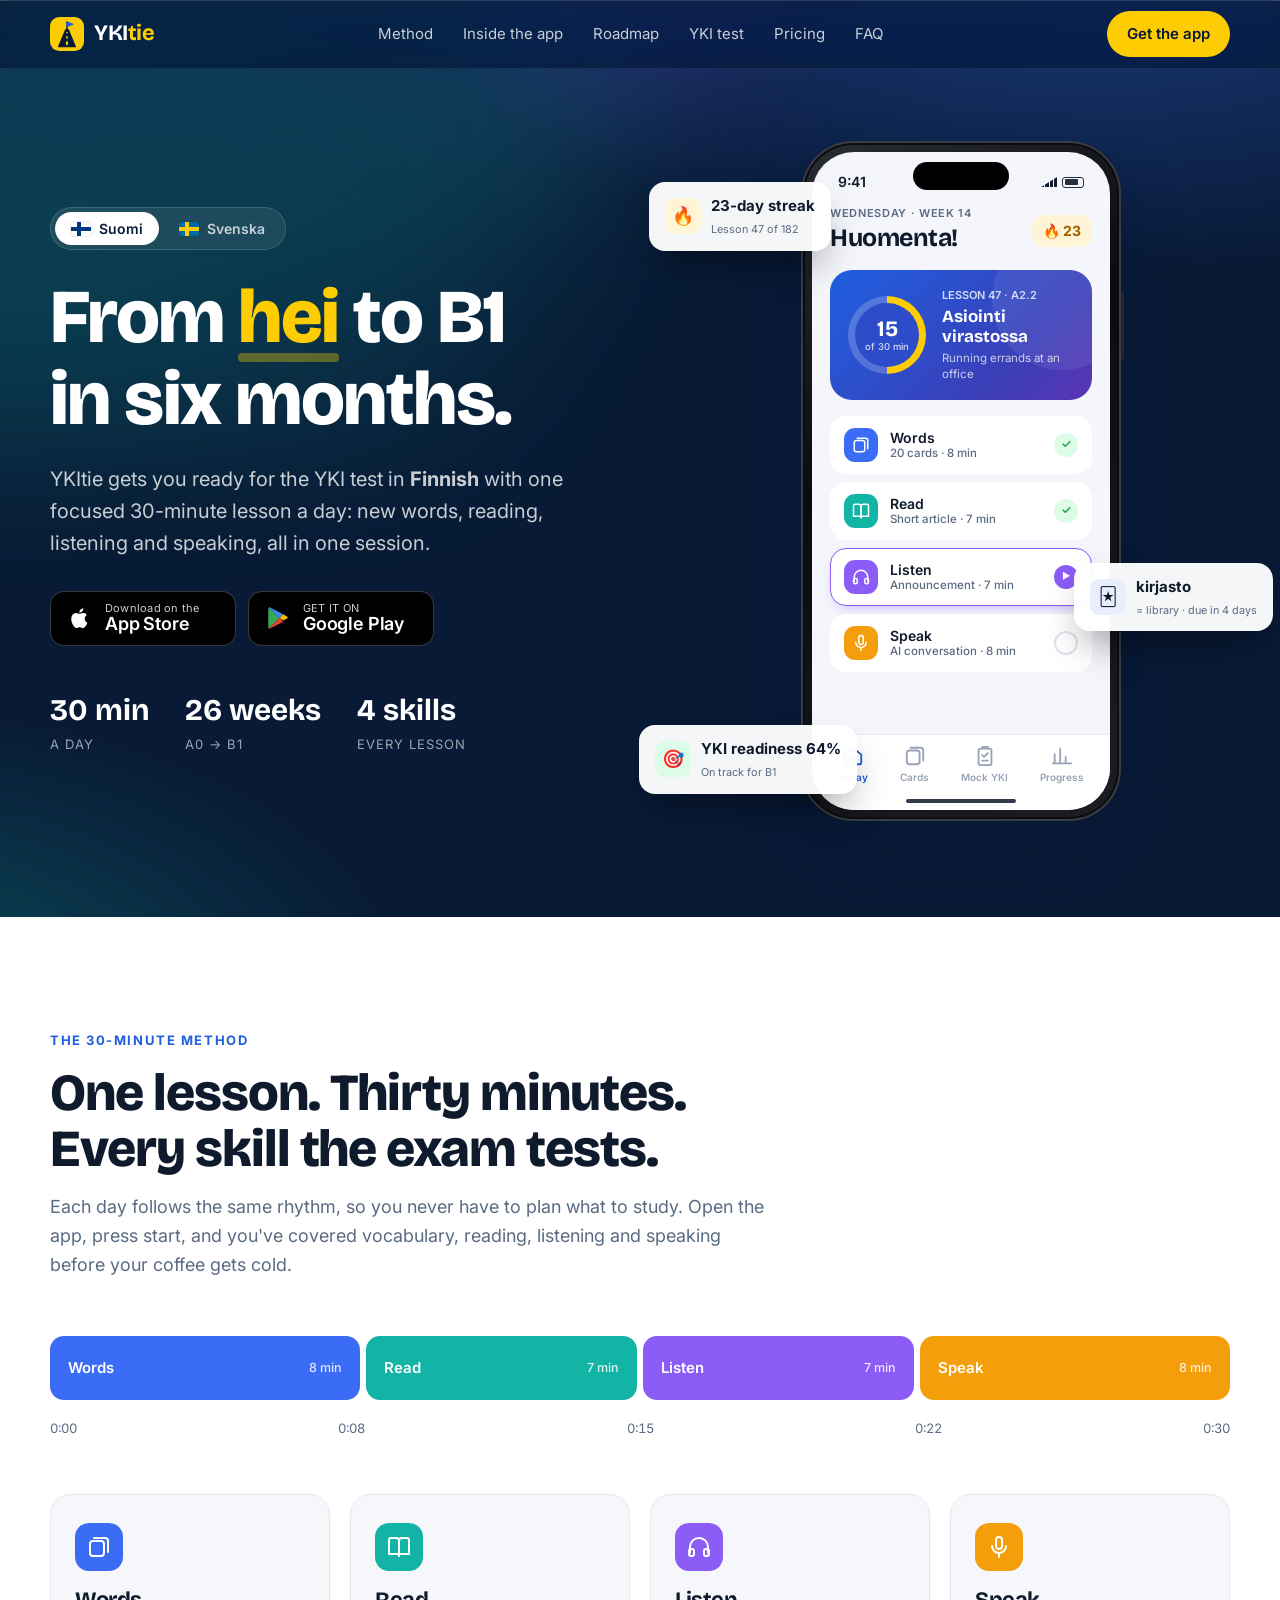
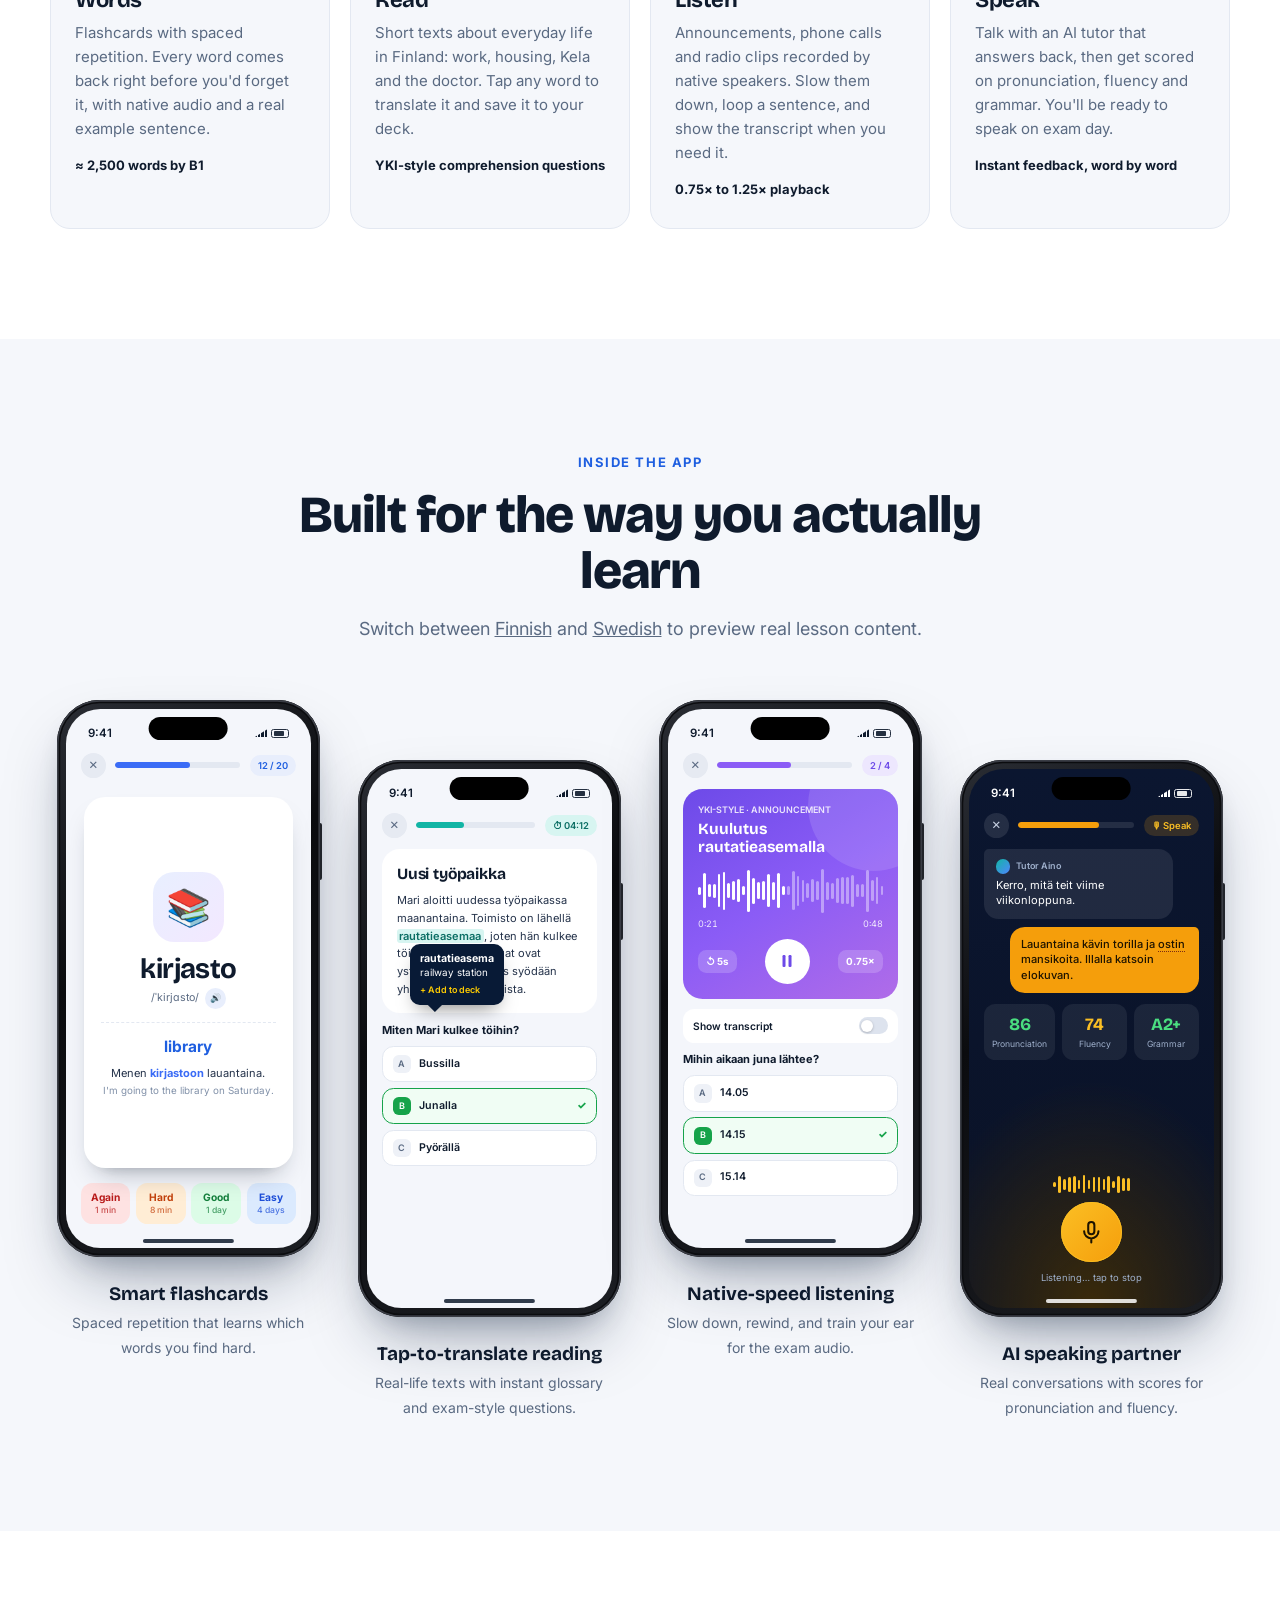
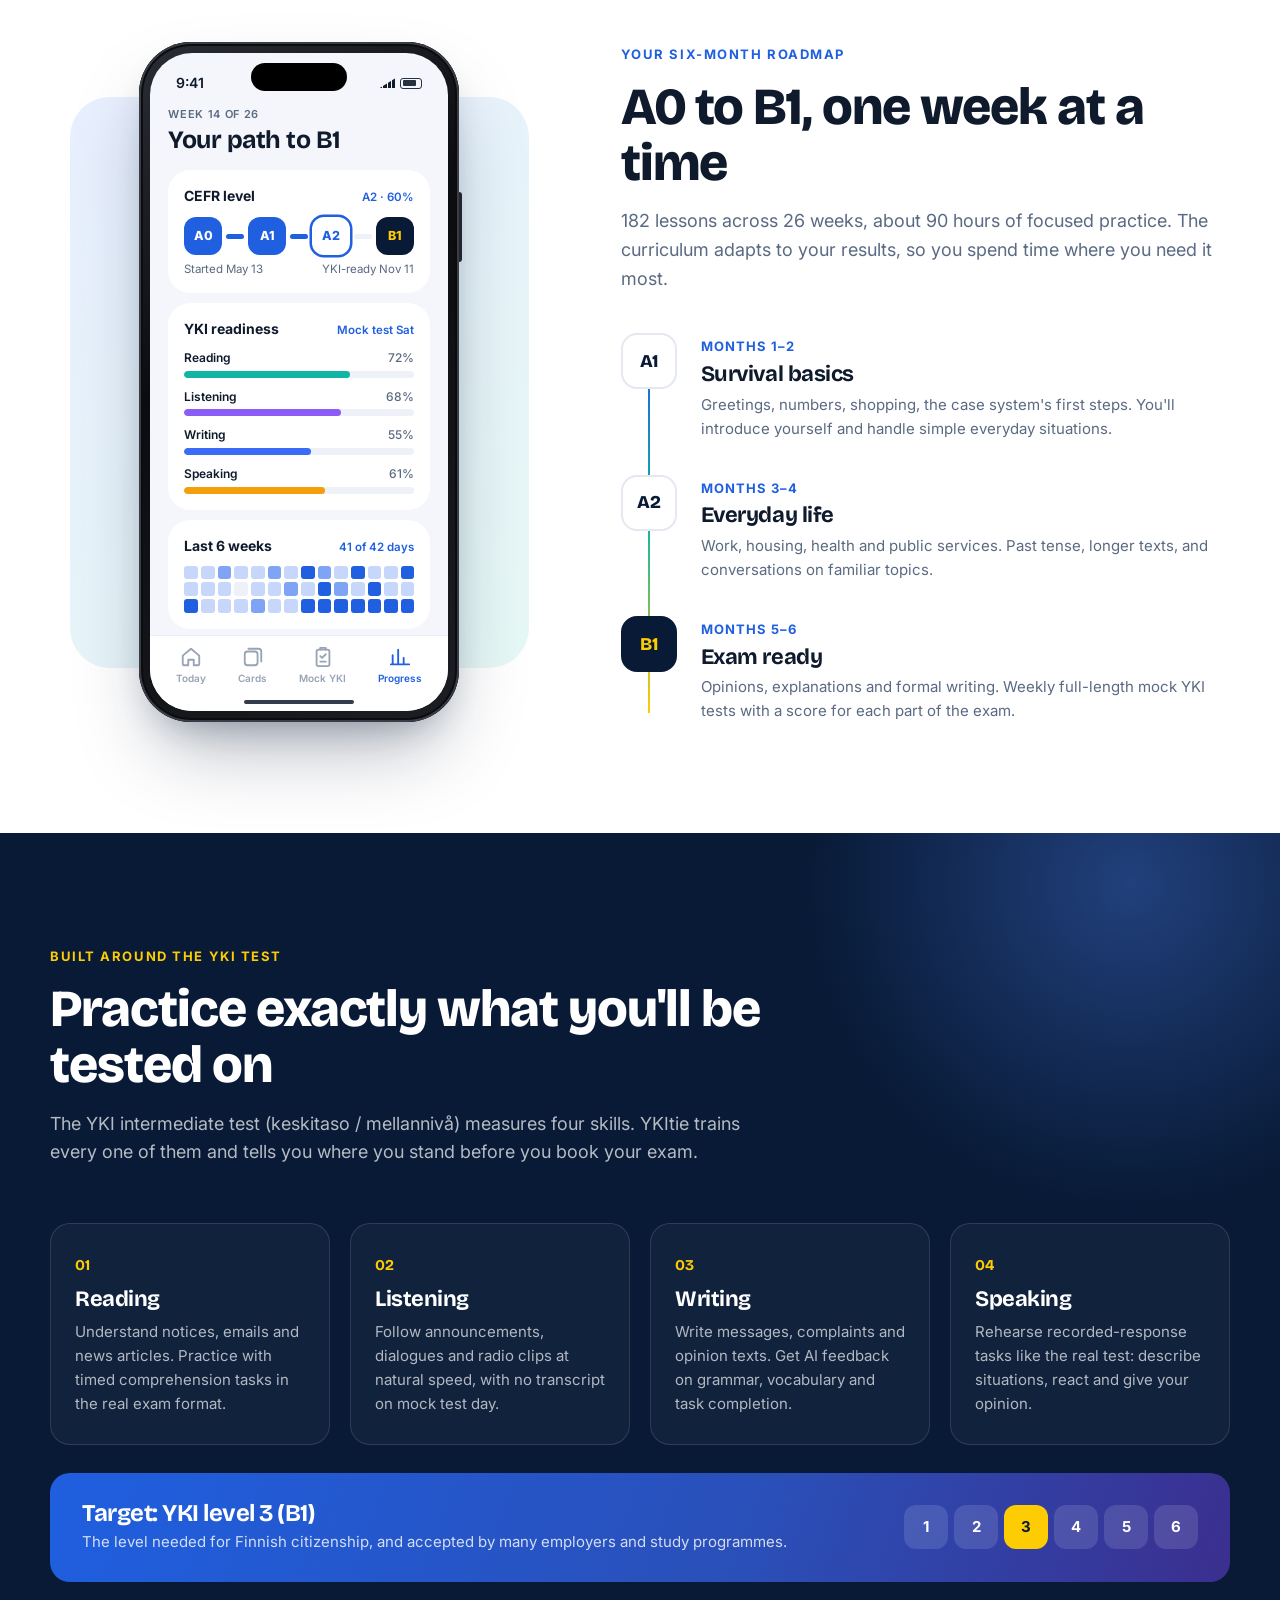
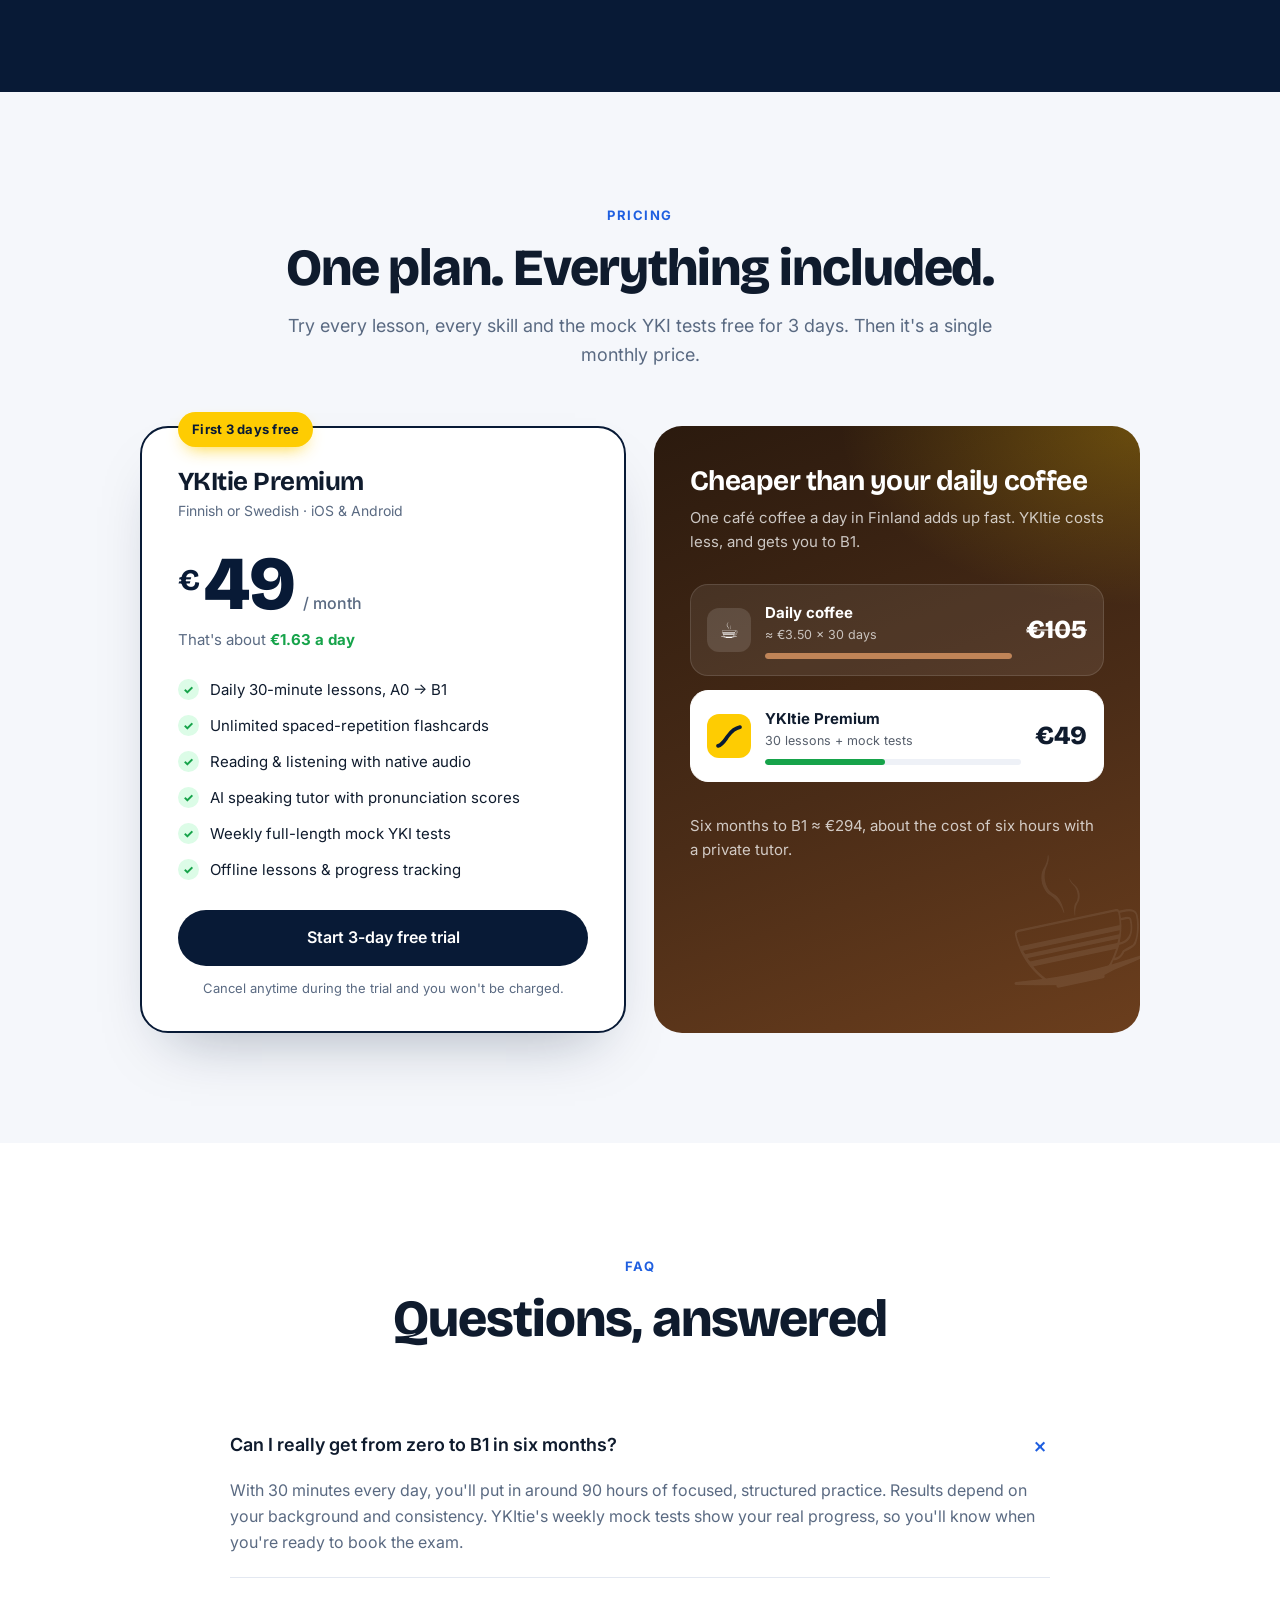
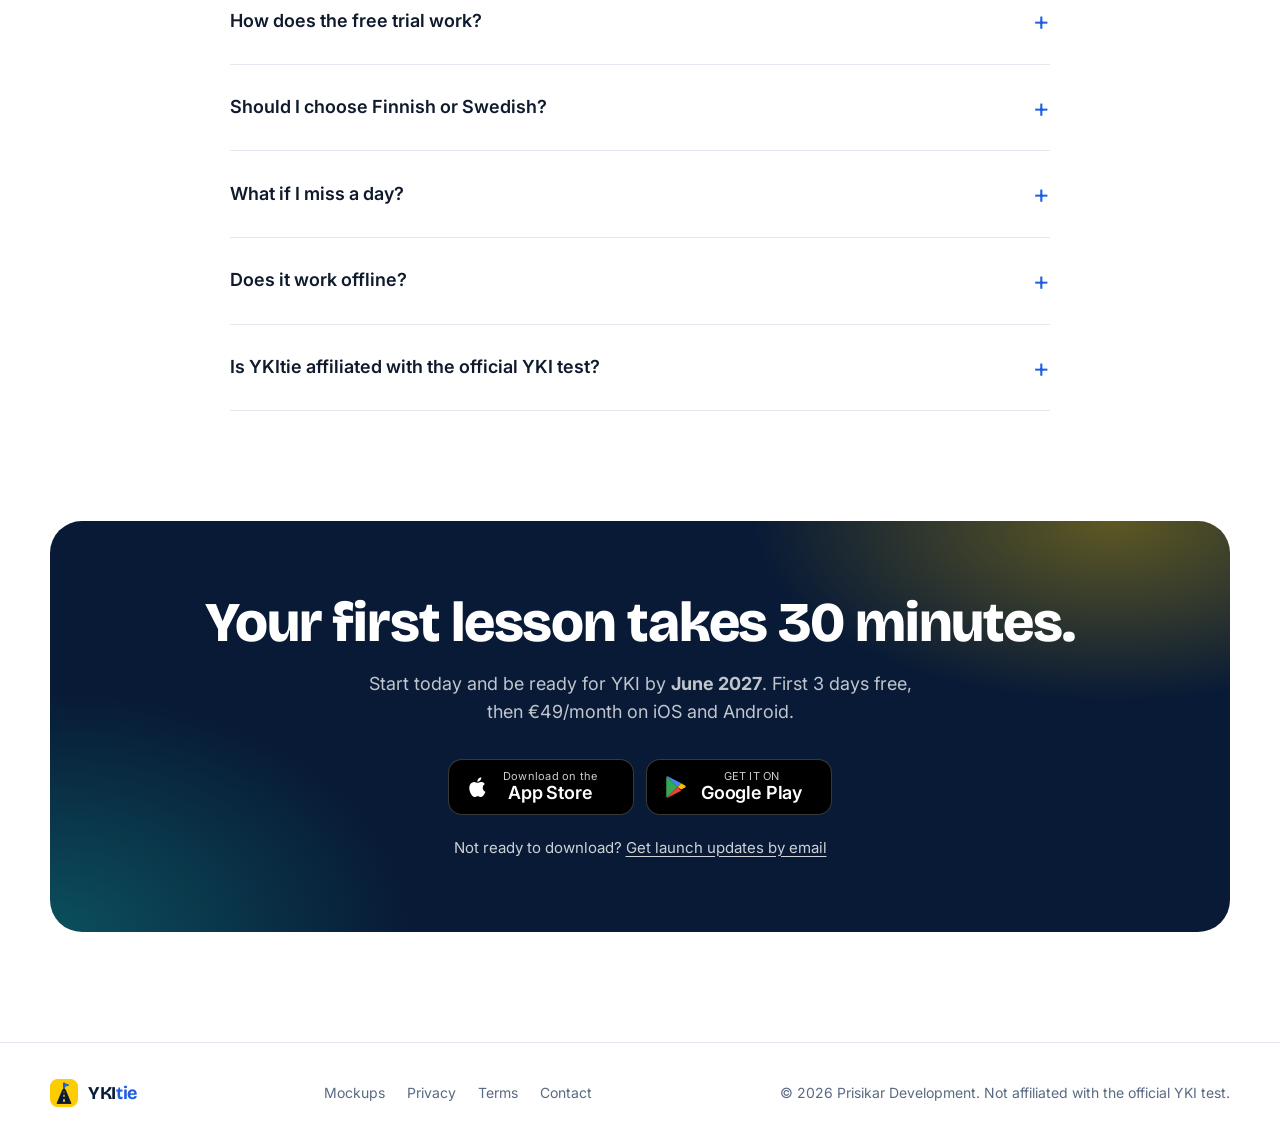
==== index.html @ ee95985e "Logo: straight perspective road to a flag Co-Authored-By: Claude Opus 5.5 <noreply@anthropic.com>" ====
<!doctype html>
<html lang="en">
<head>
  <meta charset="utf-8">
  <meta name="viewport" content="width=device-width, initial-scale=1">
  <title>YKItie — Pass the YKI test in Finnish or Swedish</title>
  <meta name="description" content="30-minute daily lessons that take you from A0 to B1 in six months. Flashcards, reading, listening and speaking practice built around the Finnish YKI language test.">
  <meta property="og:title" content="YKItie — From hei to B1 in six months">
  <meta property="og:description" content="30 minutes a day. Words, reading, listening and speaking. Built for the YKI test.">
  <meta name="theme-color" content="#081a36">
  <link rel="icon" href="assets/favicon.svg" type="image/svg+xml">
  <link rel="preconnect" href="https://fonts.googleapis.com">
  <link rel="preconnect" href="https://fonts.gstatic.com" crossorigin>
  <link href="https://fonts.googleapis.com/css2?family=Bricolage+Grotesque:opsz,wght@12..96,600;12..96,700;12..96,800&family=Inter:wght@400;500;600;700&display=swap" rel="stylesheet">
  <link rel="stylesheet" href="assets/styles.css?v=2026111220295">
</head>
<body>

<!-- Icon sprite -->
<svg width="0" height="0" style="position:absolute" aria-hidden="true">
  <defs>
    <symbol id="i-words" viewBox="0 0 24 24" fill="none" stroke="currentColor" stroke-width="2" stroke-linecap="round" stroke-linejoin="round"><rect x="3" y="6" width="14" height="15" rx="3"/><path d="M7 3h11a3 3 0 0 1 3 3v11"/></symbol>
    <symbol id="i-read" viewBox="0 0 24 24" fill="none" stroke="currentColor" stroke-width="2" stroke-linecap="round" stroke-linejoin="round"><path d="M2 5a2 2 0 0 1 2-2h5a3 3 0 0 1 3 3v15a2 2 0 0 0-2-2H2z"/><path d="M22 5a2 2 0 0 0-2-2h-5a3 3 0 0 0-3 3v15a2 2 0 0 1 2-2h8z"/></symbol>
    <symbol id="i-listen" viewBox="0 0 24 24" fill="none" stroke="currentColor" stroke-width="2" stroke-linecap="round" stroke-linejoin="round"><path d="M3 18v-6a9 9 0 0 1 18 0v6"/><rect x="2" y="14" width="5" height="7" rx="2"/><rect x="17" y="14" width="5" height="7" rx="2"/></symbol>
    <symbol id="i-speak" viewBox="0 0 24 24" fill="none" stroke="currentColor" stroke-width="2" stroke-linecap="round" stroke-linejoin="round"><rect x="9" y="2" width="6" height="12" rx="3"/><path d="M5 11a7 7 0 0 0 14 0M12 18v4"/></symbol>
    <symbol id="i-home" viewBox="0 0 24 24" fill="none" stroke="currentColor" stroke-width="2" stroke-linecap="round" stroke-linejoin="round"><path d="M3 10.5 12 3l9 7.5V20a1 1 0 0 1-1 1h-5v-6H9v6H4a1 1 0 0 1-1-1z"/></symbol>
    <symbol id="i-exam" viewBox="0 0 24 24" fill="none" stroke="currentColor" stroke-width="2" stroke-linecap="round" stroke-linejoin="round"><rect x="5" y="4" width="14" height="18" rx="2"/><path d="M9 4V2h6v2M9 11l2 2 4-4M9 17h6"/></symbol>
    <symbol id="i-chart" viewBox="0 0 24 24" fill="none" stroke="currentColor" stroke-width="2" stroke-linecap="round" stroke-linejoin="round"><path d="M4 20V10M10 20V4M16 20v-7M22 20H2"/></symbol>
    <symbol id="i-play" viewBox="0 0 24 24" fill="currentColor"><path d="M7 4.5v15a1 1 0 0 0 1.5.86l12.5-7.5a1 1 0 0 0 0-1.72L8.5 3.64A1 1 0 0 0 7 4.5z"/></symbol>
    <symbol id="i-pause" viewBox="0 0 24 24" fill="currentColor"><rect x="6" y="4" width="4" height="16" rx="1.5"/><rect x="14" y="4" width="4" height="16" rx="1.5"/></symbol>
    <symbol id="i-apple" viewBox="0 0 24 24" fill="currentColor"><path d="M16.37 12.6c-.02-2.3 1.88-3.4 1.97-3.46-1.07-1.57-2.74-1.78-3.33-1.8-1.42-.15-2.77.83-3.49.83-.72 0-1.83-.81-3.01-.79-1.55.02-2.98.9-3.78 2.29-1.61 2.8-.41 6.94 1.16 9.21.77 1.11 1.68 2.36 2.88 2.31 1.16-.05 1.59-.75 2.99-.75 1.4 0 1.79.75 3.01.72 1.24-.02 2.03-1.13 2.79-2.25.88-1.29 1.24-2.54 1.26-2.6-.03-.01-2.42-.93-2.45-3.71zM14.08 5.84c.64-.77 1.07-1.85.95-2.92-.92.04-2.03.61-2.69 1.38-.59.68-1.11 1.78-.97 2.83 1.02.08 2.07-.52 2.71-1.29z"/></symbol>
    <symbol id="i-gplay" viewBox="0 0 24 24"><path fill="#34A853" d="M3.6 2.3 13.4 12 3.6 21.7c-.37-.2-.6-.6-.6-1.07V3.37c0-.47.23-.87.6-1.07z"/><path fill="#FBBC04" d="m16.8 8.6 3.5 2c.9.52.9 1.28 0 1.8l-3.5 2L13.4 12z"/><path fill="#4285F4" d="M3.6 2.3c.3-.17.7-.17 1.1.06L16.8 8.6 13.4 12z"/><path fill="#EA4335" d="M13.4 12l3.4 3.4-12.1 6.24c-.4.23-.8.23-1.1.06z"/></symbol>
  </defs>
</svg>

<header class="nav">
  <div class="container">
    <a href="#" class="logo" aria-label="YKItie home">
      <svg class="logo-mark" viewBox="0 0 40 40" aria-hidden="true"><rect width="40" height="40" rx="11" fill="#fecc02"/><path d="M10 35h20l-8.3-20h-3.4z" fill="#081a36" stroke="#081a36" stroke-width="1.2" stroke-linejoin="round"/><rect x="18.8" y="28.5" width="2.4" height="4.5" rx="1" fill="#fecc02"/><rect x="19.1" y="22.3" width="1.8" height="3.4" rx=".8" fill="#fecc02"/><rect x="19.4" y="17.4" width="1.2" height="2.2" rx=".5" fill="#fecc02"/><path d="M20 15V6" stroke="#081a36" stroke-width="1.8" stroke-linecap="round"/><path d="M20 6l7 2.6-7 2.6z" fill="#1f5fe0" stroke="#1f5fe0" stroke-width="1.2" stroke-linejoin="round"/></svg>
      <span class="wordmark">YKI<span class="logo-accent">tie</span></span>
    </a>
    <nav class="nav-links">
      <a href="#method">Method</a>
      <a href="#screens">Inside the app</a>
      <a href="#roadmap">Roadmap</a>
      <a href="#yki">YKI test</a>
      <a href="#pricing">Pricing</a>
      <a href="#faq">FAQ</a>
    </nav>
    <a href="#download" class="btn" data-track="nav-get-app">Get the app</a>
  </div>
</header>

<!-- ============================== HERO ============================== -->
<section class="hero">
  <div class="aurora" aria-hidden="true"></div>
  <div class="container">
    <div class="hero-copy">
      <div class="lang-toggle" role="group" aria-label="Choose language">
        <button type="button" data-lang="fi" aria-pressed="true"><span class="flag fi"></span>Suomi</button>
        <button type="button" data-lang="sv" aria-pressed="false"><span class="flag sv"></span>Svenska</button>
      </div>
      <h1>From <span class="hl" data-t="hello">hei</span> to B1<br>in six months.</h1>
      <p class="lede">YKItie gets you ready for the YKI test in <strong data-t="langName">Finnish</strong> with one focused 30-minute lesson a day: new words, reading, listening and speaking, all in one session.</p>
      <div class="stores">
        <a class="store" href="#" data-store="ios" data-where="hero" aria-label="Download on the App Store (coming soon)">
          <svg><use href="#i-apple"/></svg>
          <span><small>Download on the</small><strong>App Store</strong></span>
        </a>
        <a class="store" href="#" data-store="android" data-where="hero" aria-label="Get it on Google Play (coming soon)">
          <svg><use href="#i-gplay"/></svg>
          <span><small>GET IT ON</small><strong>Google Play</strong></span>
        </a>
      </div>
      <div class="hero-stats">
        <div><strong>30 min</strong><span>a day</span></div>
        <div><strong>26 weeks</strong><span>A0 → B1</span></div>
        <div><strong>4 skills</strong><span>every lesson</span></div>
      </div>
    </div>

    <div class="hero-visual">
      <div class="float f1"><span class="ico" style="background:#fff4d6">🔥</span><div><b>23-day streak</b><small>Lesson 47 of 182</small></div></div>
      <div class="float f2"><span class="ico" style="background:#e8eefc">🃏</span><div><b data-t="floatWord">kirjasto</b><small>= library · due in 4 days</small></div></div>
      <div class="float f3"><span class="ico" style="background:#dcfce7">🎯</span><div><b>YKI readiness 64%</b><small>On track for B1</small></div></div>

      <!-- SCREEN: Today -->
      <div class="phone" data-screen="today">
        <div class="screen">
          <div class="sb"><span>9:41</span><span class="sb-i"><i></i><b></b></span></div>
          <div class="pad">
            <div class="app-top" style="margin-bottom:0">
              <div><p class="p-eyebrow">Wednesday · Week 14</p><p class="app-title" data-t="greet">Huomenta!</p></div>
              <span class="streak">🔥 23</span>
            </div>
            <div class="lesson-card">
              <div class="ring" style="--p:50"><span>15<small>of 30 min</small></span></div>
              <div style="position:relative;z-index:1">
                <p class="tag">LESSON 47 · A2.2</p>
                <h5 data-t="topic">Asiointi virastossa</h5>
                <p class="sub">Running errands at an office</p>
              </div>
            </div>
            <ul class="segs">
              <li class="done"><span class="ic" style="background:var(--c-words)"><svg><use href="#i-words"/></svg></span><div>Words<small>20 cards · 8 min</small></div><span class="st">✓</span></li>
              <li class="done"><span class="ic" style="background:var(--c-read)"><svg><use href="#i-read"/></svg></span><div>Read<small>Short article · 7 min</small></div><span class="st">✓</span></li>
              <li class="now"><span class="ic" style="background:var(--c-listen)"><svg><use href="#i-listen"/></svg></span><div>Listen<small>Announcement · 7 min</small></div><span class="st">▶</span></li>
              <li class="todo"><span class="ic" style="background:var(--c-speak)"><svg><use href="#i-speak"/></svg></span><div>Speak<small>AI conversation · 8 min</small></div><span class="st"></span></li>
            </ul>
          </div>
          <nav class="tabbar">
            <span class="on"><svg><use href="#i-home"/></svg>Today</span>
            <span><svg><use href="#i-words"/></svg>Cards</span>
            <span><svg><use href="#i-exam"/></svg>Mock YKI</span>
            <span><svg><use href="#i-chart"/></svg>Progress</span>
          </nav>
          <span class="home-ind"></span>
        </div>
      </div>
    </div>
  </div>
</section>

<!-- ============================== METHOD ============================== -->
<section id="method">
  <div class="container">
    <div class="section-head reveal">
      <span class="eyebrow-tag">The 30-minute method</span>
      <h2>One lesson. Thirty minutes.<br>Every skill the exam tests.</h2>
      <p>Each day follows the same rhythm, so you never have to plan what to study. Open the app, press start, and you've covered vocabulary, reading, listening and speaking before your coffee gets cold.</p>
    </div>

    <div class="lesson-bar reveal" aria-label="Lesson timeline">
      <div class="words">Words <small>8 min</small></div>
      <div class="read">Read <small>7 min</small></div>
      <div class="listen">Listen <small>7 min</small></div>
      <div class="speak">Speak <small>8 min</small></div>
    </div>
    <div class="lesson-scale reveal"><span>0:00</span><span>0:08</span><span>0:15</span><span>0:22</span><span>0:30</span></div>

    <div class="skills">
      <article class="skill reveal">
        <div class="icon" style="background:var(--c-words)"><svg><use href="#i-words"/></svg></div>
        <h3>Words</h3>
        <p>Flashcards with spaced repetition. Every word comes back right before you'd forget it, with native audio and a real example sentence.</p>
        <span class="min">≈ 2,500 words by B1</span>
      </article>
      <article class="skill reveal">
        <div class="icon" style="background:var(--c-read)"><svg><use href="#i-read"/></svg></div>
        <h3>Read</h3>
        <p>Short texts about everyday life in Finland: work, housing, Kela and the doctor. Tap any word to translate it and save it to your deck.</p>
        <span class="min">YKI-style comprehension questions</span>
      </article>
      <article class="skill reveal">
        <div class="icon" style="background:var(--c-listen)"><svg><use href="#i-listen"/></svg></div>
        <h3>Listen</h3>
        <p>Announcements, phone calls and radio clips recorded by native speakers. Slow them down, loop a sentence, and show the transcript when you need it.</p>
        <span class="min">0.75× to 1.25× playback</span>
      </article>
      <article class="skill reveal">
        <div class="icon" style="background:var(--c-speak)"><svg><use href="#i-speak"/></svg></div>
        <h3>Speak</h3>
        <p>Talk with an AI tutor that answers back, then get scored on pronunciation, fluency and grammar. You'll be ready to speak on exam day.</p>
        <span class="min">Instant feedback, word by word</span>
      </article>
    </div>
  </div>
</section>

<!-- ============================== SCREENS ============================== -->
<section class="screens" id="screens">
  <div class="container">
    <div class="section-head center reveal">
      <span class="eyebrow-tag">Inside the app</span>
      <h2>Built for the way you actually learn</h2>
      <p>Switch between <a href="#" class="js-lang" data-lang="fi"><u>Finnish</u></a> and <a href="#" class="js-lang" data-lang="sv"><u>Swedish</u></a> to preview real lesson content.</p>
    </div>

    <div class="gallery">
      <!-- SCREEN: Flashcards -->
      <figure class="reveal">
        <div class="phone sm" data-screen="words">
          <div class="screen">
            <div class="sb"><span>9:41</span><span class="sb-i"><i></i><b></b></span></div>
            <div class="pad">
              <div class="app-top">
                <span class="x">✕</span>
                <div class="mini-progress"><span style="width:60%;background:var(--c-words)"></span></div>
                <span class="chip">12 / 20</span>
              </div>
              <div class="card-stack">
                <div class="ghost g1"></div><div class="ghost g2"></div>
                <div class="fcard">
                  <div class="art">📚</div>
                  <div class="word" data-t="fcWord">kirjasto</div>
                  <div class="ipa"><span data-t="fcIpa">/ˈkirjɑsto/</span><i>🔊</i></div>
                  <hr>
                  <div class="tr">library</div>
                  <p class="ex" data-t="fcEx">Menen <b>kirjastoon</b> lauantaina.</p>
                  <p class="ex-tr">I'm going to the library on Saturday.</p>
                </div>
              </div>
              <div class="grades">
                <span class="again">Again<small>1 min</small></span>
                <span class="hard">Hard<small>8 min</small></span>
                <span class="good">Good<small>1 day</small></span>
                <span class="easy">Easy<small>4 days</small></span>
              </div>
            </div>
            <span class="home-ind"></span>
          </div>
        </div>
        <figcaption><b>Smart flashcards</b><span>Spaced repetition that learns which words you find hard.</span></figcaption>
      </figure>

      <!-- SCREEN: Reading -->
      <figure class="reveal">
        <div class="phone sm" data-screen="read">
          <div class="screen">
            <div class="sb"><span>9:41</span><span class="sb-i"><i></i><b></b></span></div>
            <div class="pad">
              <div class="app-top">
                <span class="x">✕</span>
                <div class="mini-progress"><span style="width:40%;background:var(--c-read)"></span></div>
                <span class="chip" style="background:#d7f5f1;color:#0b6e64">⏱ 04:12</span>
              </div>
              <div class="article">
                <h6 data-t="rdTitle">Uusi työpaikka</h6>
                <p data-t="rdText">Mari aloitti uudessa työpaikassa maanantaina. Toimisto on lähellä <mark>rautatieasemaa</mark>, joten hän kulkee töihin junalla. Kollegat ovat ystävällisiä, ja lounas syödään yhdessä kello yksitoista.</p>
                <div class="pop"><b data-t="rdPopW">rautatieasema</b>railway station<br><span class="add">+ Add to deck</span></div>
              </div>
              <div class="q">
                <h6 data-t="rdQ">Miten Mari kulkee töihin?</h6>
                <div class="opt"><i>A</i><span data-t="rdA">Bussilla</span></div>
                <div class="opt ok"><i>B</i><span data-t="rdB">Junalla</span></div>
                <div class="opt"><i>C</i><span data-t="rdC">Pyörällä</span></div>
              </div>
            </div>
            <span class="home-ind"></span>
          </div>
        </div>
        <figcaption><b>Tap-to-translate reading</b><span>Real-life texts with instant glossary and exam-style questions.</span></figcaption>
      </figure>

      <!-- SCREEN: Listening -->
      <figure class="reveal">
        <div class="phone sm" data-screen="listen">
          <div class="screen">
            <div class="sb"><span>9:41</span><span class="sb-i"><i></i><b></b></span></div>
            <div class="pad">
              <div class="app-top">
                <span class="x">✕</span>
                <div class="mini-progress"><span style="width:55%;background:var(--c-listen)"></span></div>
                <span class="chip" style="background:#ede7fe;color:#6d4ae8">2 / 4</span>
              </div>
              <div class="audio-card">
                <p class="meta">YKI-STYLE · ANNOUNCEMENT</p>
                <h6 data-t="lsTitle">Kuulutus rautatieasemalla</h6>
                <div class="wave" data-bars="38" data-on="0.45"></div>
                <div class="times"><span>0:21</span><span>0:48</span></div>
                <div class="controls">
                  <span>↺ 5s</span>
                  <span class="play"><svg><use href="#i-pause"/></svg></span>
                  <span>0.75×</span>
                </div>
              </div>
              <div class="transcript-toggle">Show transcript <span class="switch"></span></div>
              <div class="q">
                <h6 data-t="lsQ">Mihin aikaan juna lähtee?</h6>
                <div class="opt"><i>A</i>14.05</div>
                <div class="opt ok"><i>B</i>14.15</div>
                <div class="opt"><i>C</i>15.14</div>
              </div>
            </div>
            <span class="home-ind"></span>
          </div>
        </div>
        <figcaption><b>Native-speed listening</b><span>Slow down, rewind, and train your ear for the exam audio.</span></figcaption>
      </figure>

      <!-- SCREEN: Speaking -->
      <figure class="reveal">
        <div class="phone sm" data-screen="speak">
          <div class="screen dark">
            <div class="sb"><span>9:41</span><span class="sb-i"><i></i><b></b></span></div>
            <div class="pad">
              <div class="app-top">
                <span class="x">✕</span>
                <div class="mini-progress" style="background:rgba(255,255,255,.1)"><span style="width:70%;background:var(--c-speak)"></span></div>
                <span class="chip">🎙 Speak</span>
              </div>
              <div style="display:flex;flex-direction:column">
                <div class="bubble tutor"><div class="who"><i></i>Tutor Aino</div><span data-t="spPrompt">Kerro, mitä teit viime viikonloppuna.</span></div>
                <div class="bubble me" data-t="spAnswer">Lauantaina kävin torilla ja <u>ostin</u> mansikoita. Illalla katsoin elokuvan.</div>
              </div>
              <div class="scores">
                <div class="score hi"><b>86</b><small>Pronunciation</small></div>
                <div class="score mid"><b>74</b><small>Fluency</small></div>
                <div class="score hi"><b>A2+</b><small>Grammar</small></div>
              </div>
              <div class="mic-wrap">
                <div class="livewave" data-live="16"></div>
                <div class="mic"><svg><use href="#i-speak"/></svg></div>
                <small>Listening… tap to stop</small>
              </div>
            </div>
            <span class="home-ind"></span>
          </div>
        </div>
        <figcaption><b>AI speaking partner</b><span>Real conversations with scores for pronunciation and fluency.</span></figcaption>
      </figure>
    </div>
  </div>
</section>

<!-- ============================== ROADMAP ============================== -->
<section class="roadmap" id="roadmap">
  <div class="container">
    <div class="road-visual reveal">
      <!-- SCREEN: Progress -->
      <div class="phone" data-screen="progress">
        <div class="screen">
          <div class="sb"><span>9:41</span><span class="sb-i"><i></i><b></b></span></div>
          <div class="pad">
            <p class="p-eyebrow">Week 14 of 26</p>
            <p class="app-title">Your path to B1</p>
            <div class="cefr">
              <h6>CEFR level <span>A2 · 60%</span></h6>
              <div class="cefr-rail">
                <span class="node done">A0</span><span class="bar"><span style="width:100%"></span></span>
                <span class="node done">A1</span><span class="bar"><span style="width:100%"></span></span>
                <span class="node cur">A2</span><span class="bar"><span style="width:0%"></span></span>
                <span class="node goal">B1</span>
              </div>
              <div class="row"><span>Started May 13</span><span>YKI-ready Nov 11</span></div>
            </div>
            <div class="ready">
              <h6>YKI readiness <span>Mock test Sat</span></h6>
              <div class="rbar"><div>Reading<span>72%</span></div><p><i style="width:72%;background:var(--c-read)"></i></p></div>
              <div class="rbar"><div>Listening<span>68%</span></div><p><i style="width:68%;background:var(--c-listen)"></i></p></div>
              <div class="rbar"><div>Writing<span>55%</span></div><p><i style="width:55%;background:var(--c-words)"></i></p></div>
              <div class="rbar"><div>Speaking<span>61%</span></div><p><i style="width:61%;background:var(--c-speak)"></i></p></div>
            </div>
            <div class="ready">
              <h6>Last 6 weeks <span>41 of 42 days</span></h6>
              <div class="heat" data-heat="42"></div>
            </div>
          </div>
          <nav class="tabbar">
            <span><svg><use href="#i-home"/></svg>Today</span>
            <span><svg><use href="#i-words"/></svg>Cards</span>
            <span><svg><use href="#i-exam"/></svg>Mock YKI</span>
            <span class="on"><svg><use href="#i-chart"/></svg>Progress</span>
          </nav>
          <span class="home-ind"></span>
        </div>
      </div>
    </div>

    <div>
      <div class="section-head reveal" style="margin-bottom:40px">
        <span class="eyebrow-tag">Your six-month roadmap</span>
        <h2>A0 to B1, one week at a time</h2>
        <p>182 lessons across 26 weeks, about 90 hours of focused practice. The curriculum adapts to your results, so you spend time where you need it most.</p>
      </div>
      <ol class="timeline">
        <li class="reveal"><span class="lvl">A1</span><span class="when">Months 1–2</span><h3>Survival basics</h3><p>Greetings, numbers, shopping, the case system's first steps. You'll introduce yourself and handle simple everyday situations.</p></li>
        <li class="reveal"><span class="lvl">A2</span><span class="when">Months 3–4</span><h3>Everyday life</h3><p>Work, housing, health and public services. Past tense, longer texts, and conversations on familiar topics.</p></li>
        <li class="reveal"><span class="lvl">B1</span><span class="when">Months 5–6</span><h3>Exam ready</h3><p>Opinions, explanations and formal writing. Weekly full-length mock YKI tests with a score for each part of the exam.</p></li>
      </ol>
    </div>
  </div>
</section>

<!-- ============================== YKI ============================== -->
<section class="yki" id="yki">
  <div class="container">
    <div class="section-head reveal">
      <span class="eyebrow-tag">Built around the YKI test</span>
      <h2>Practice exactly what you'll be tested on</h2>
      <p>The YKI intermediate test (keskitaso / mellannivå) measures four skills. YKItie trains every one of them and tells you where you stand before you book your exam.</p>
    </div>
    <div class="yki-grid">
      <div class="yki-card reveal"><span class="num">01</span><h3>Reading</h3><p>Understand notices, emails and news articles. Practice with timed comprehension tasks in the real exam format.</p></div>
      <div class="yki-card reveal"><span class="num">02</span><h3>Listening</h3><p>Follow announcements, dialogues and radio clips at natural speed, with no transcript on mock test day.</p></div>
      <div class="yki-card reveal"><span class="num">03</span><h3>Writing</h3><p>Write messages, complaints and opinion texts. Get AI feedback on grammar, vocabulary and task completion.</p></div>
      <div class="yki-card reveal"><span class="num">04</span><h3>Speaking</h3><p>Rehearse recorded-response tasks like the real test: describe situations, react and give your opinion.</p></div>
    </div>
    <div class="yki-band reveal">
      <div>
        <h3>Target: YKI level 3 (B1)</h3>
        <p>The level needed for Finnish citizenship, and accepted by many employers and study programmes.</p>
      </div>
      <div class="levels" aria-label="YKI levels 1 to 6"><span>1</span><span>2</span><span class="target">3</span><span>4</span><span>5</span><span>6</span></div>
    </div>
  </div>
</section>

<!-- ============================== PRICING ============================== -->
<section class="pricing" id="pricing">
  <div class="container">
    <div class="section-head center reveal">
      <span class="eyebrow-tag">Pricing</span>
      <h2>One plan. Everything included.</h2>
      <p>Try every lesson, every skill and the mock YKI tests free for 3 days. Then it's a single monthly price.</p>
    </div>

    <div class="price-wrap">
      <div class="plan reveal">
        <span class="trial-badge">First 3 days free</span>
        <h3>YKItie Premium</h3>
        <p class="plan-sub">Finnish or Swedish · iOS &amp; Android</p>
        <div class="price"><span class="cur">€</span><span class="amt">49</span><span class="per">/ month</span></div>
        <p class="per-day">That's about <strong>€1.63 a day</strong></p>
        <ul class="features">
          <li>Daily 30-minute lessons, A0 → B1</li>
          <li>Unlimited spaced-repetition flashcards</li>
          <li>Reading &amp; listening with native audio</li>
          <li>AI speaking tutor with pronunciation scores</li>
          <li>Weekly full-length mock YKI tests</li>
          <li>Offline lessons &amp; progress tracking</li>
        </ul>
        <a href="#download" class="btn plan-btn" data-track="trial-click-pricing">Start 3-day free trial</a>
        <p class="fine">Cancel anytime during the trial and you won't be charged.</p>
      </div>

      <div class="coffee reveal">
        <h3>Cheaper than your daily coffee</h3>
        <p>One café coffee a day in Finland adds up fast. YKItie costs less, and gets you to B1.</p>
        <div class="vs">
          <div class="vs-row">
            <span class="vs-ico">☕</span>
            <div class="vs-main"><b>Daily coffee</b><small>≈ €3.50 × 30 days</small><span class="vs-bar"><i style="width:100%"></i></span></div>
            <strong>€105</strong>
          </div>
          <div class="vs-row us">
            <span class="vs-ico logo-ico"><svg viewBox="0 0 40 40" aria-hidden="true"><rect width="40" height="40" rx="11" fill="#fecc02"/><path d="M10 29c4-1 6-5 9-9s6-7 11-8" stroke="#081a36" stroke-width="3.4" fill="none" stroke-linecap="round"/></svg></span>
            <div class="vs-main"><b>YKItie Premium</b><small>30 lessons + mock tests</small><span class="vs-bar"><i style="width:47%"></i></span></div>
            <strong>€49</strong>
          </div>
        </div>
        <p class="vs-note">Six months to B1 ≈ €294, about the cost of six hours with a private tutor.</p>
      </div>
    </div>
  </div>
</section>

<!-- ============================== FAQ ============================== -->
<section id="faq">
  <div class="container">
    <div class="section-head center reveal">
      <span class="eyebrow-tag">FAQ</span>
      <h2>Questions, answered</h2>
    </div>
    <div class="faq-list">
      <details class="reveal" open>
        <summary>Can I really get from zero to B1 in six months?</summary>
        <p>With 30 minutes every day, you'll put in around 90 hours of focused, structured practice. Results depend on your background and consistency. YKItie's weekly mock tests show your real progress, so you'll know when you're ready to book the exam.</p>
      </details>
      <details class="reveal">
        <summary>How does the free trial work?</summary>
        <p>Your first 3 days are completely free with full access to every feature. If you don't cancel before the trial ends, your subscription continues at €49 per month through the App Store or Google Play. You can cancel anytime from your store account settings.</p>
      </details>
      <details class="reveal">
        <summary>Should I choose Finnish or Swedish?</summary>
        <p>Both are official languages of Finland, and the YKI test is available in each. Finnish is spoken by most people in Finland; Swedish can be a good fit if you live on the coast or already know another Scandinavian language. You can switch tracks at any time.</p>
      </details>
      <details class="reveal">
        <summary>What if I miss a day?</summary>
        <p>Life happens. Your plan rebalances automatically, and streak freezes keep your progress safe. Flashcard reviews wait for you; nothing is lost.</p>
      </details>
      <details class="reveal">
        <summary>Does it work offline?</summary>
        <p>Yes. Download the next week of lessons and study on the train or anywhere without a connection. The AI speaking practice needs internet.</p>
      </details>
      <details class="reveal">
        <summary>Is YKItie affiliated with the official YKI test?</summary>
        <p>No. YKItie is an independent preparation app. The YKI test is organised by the Finnish National Agency for Education (Opetushallitus) and the University of Jyväskylä.</p>
      </details>
    </div>
  </div>
</section>

<!-- ============================== CTA ============================== -->
<section class="cta" id="download">
  <div class="container">
    <div class="cta-box reveal">
      <h2>Your first lesson takes 30 minutes.</h2>
      <p>Start today and be ready for YKI by <strong data-t="readyBy">May</strong>. First 3 days free, then €49/month on iOS and Android.</p>
      <div class="stores">
        <a class="store" href="#" data-store="ios" data-where="cta" aria-label="Download on the App Store (coming soon)">
          <svg><use href="#i-apple"/></svg>
          <span><small>Download on the</small><strong>App Store</strong></span>
        </a>
        <a class="store" href="#" data-store="android" data-where="cta" aria-label="Get it on Google Play (coming soon)">
          <svg><use href="#i-gplay"/></svg>
          <span><small>GET IT ON</small><strong>Google Play</strong></span>
        </a>
      </div>
      <button type="button" class="notify-link" data-waitlist="cta-email">Not ready to download? <u>Get launch updates by email</u></button>
    </div>
  </div>
</section>

<footer>
  <div class="container">
    <a href="#" class="logo">
      <svg class="logo-mark" viewBox="0 0 40 40" aria-hidden="true"><rect width="40" height="40" rx="11" fill="#fecc02"/><path d="M10 35h20l-8.3-20h-3.4z" fill="#081a36" stroke="#081a36" stroke-width="1.2" stroke-linejoin="round"/><rect x="18.8" y="28.5" width="2.4" height="4.5" rx="1" fill="#fecc02"/><rect x="19.1" y="22.3" width="1.8" height="3.4" rx=".8" fill="#fecc02"/><rect x="19.4" y="17.4" width="1.2" height="2.2" rx=".5" fill="#fecc02"/><path d="M20 15V6" stroke="#081a36" stroke-width="1.8" stroke-linecap="round"/><path d="M20 6l7 2.6-7 2.6z" fill="#1f5fe0" stroke="#1f5fe0" stroke-width="1.2" stroke-linejoin="round"/></svg>
      <span class="wordmark">YKI<span class="logo-accent">tie</span></span>
    </a>
    <nav>
      <a href="mockups.html">Mockups</a>
      <a href="privacy.html">Privacy</a>
      <a href="#">Terms</a>
      <a href="#">Contact</a>
    </nav>
    <span>© <span id="year">2026</span> Prisikar Development. Not affiliated with the official YKI test.</span>
  </div>
</footer>

<dialog class="waitlist" id="waitlist" aria-labelledby="wl-title">
  <button type="button" class="wl-close" data-close aria-label="Close">✕</button>
  <div class="wl-body" data-step="form">
    <span class="wl-badge">Launching soon</span>
    <h2 id="wl-title">Be first to start learning</h2>
    <p class="wl-lede">YKItie isn't in the stores yet. Leave your email and we'll tell you the day it launches.</p>
    <form id="wl-form" novalidate>
      <label class="wl-field">
        <span>Email</span>
        <input type="email" name="email" placeholder="you@example.com" autocomplete="email" required>
      </label>
      <fieldset class="wl-seg">
        <legend>I want to learn</legend>
        <label><input type="radio" name="language" value="Finnish" checked><span><i class="flag fi"></i>Finnish</span></label>
        <label><input type="radio" name="language" value="Swedish"><span><i class="flag sv"></i>Swedish</span></label>
      </fieldset>
      <fieldset class="wl-seg">
        <legend>My phone</legend>
        <label><input type="radio" name="platform" value="iOS" checked><span>iPhone</span></label>
        <label><input type="radio" name="platform" value="Android"><span>Android</span></label>
      </fieldset>
      <input type="hidden" name="source" value="">
      <input type="text" name="_gotcha" class="wl-hp" tabindex="-1" autocomplete="off" aria-hidden="true">
      <label class="wl-consent">
        <input type="checkbox" name="consent" value="yes" required>
        <span>Email me when YKItie launches. I can unsubscribe anytime. See the <a href="#" data-privacy>privacy note</a>.</span>
      </label>
      <p class="wl-error" role="alert" hidden></p>
      <button type="submit" class="btn wl-submit">Notify me at launch</button>
    </form>
    <p class="wl-privacy" hidden id="wl-privacy-note">We only use your email to tell you when YKItie launches. It's stored with our form provider (Formspree) and never sold or shared. Want it deleted? Just reply to any email from us. <a href="privacy.html" target="_blank" rel="noopener">Full privacy policy</a></p>
  </div>
  <div class="wl-body wl-done" data-step="done" hidden>
    <div class="wl-check">✓</div>
    <h2>You're on the list!</h2>
    <p class="wl-lede">We'll email you as soon as YKItie is in the App Store and Google Play. <span data-t="hello">hei</span> for now!</p>
    <button type="button" class="btn wl-submit" data-close>Back to the site</button>
  </div>
</dialog>
<div class="toast" role="status" aria-live="polite"></div>
<script src="assets/app.js?v=2026111220295"></script>
</body>
</html>
---- assets/styles.css ----
/* ==========================================================================
   YKItie — YKI prep landing page
   ========================================================================== */

:root {
  --navy: #081a36;
  --navy-2: #0e2650;
  --ink: #0f1b2d;
  --muted: #5a6a82;
  --line: #e3e8f1;
  --snow: #f5f7fb;
  --white: #ffffff;
  --blue: #1f5fe0;
  --blue-2: #4f86ff;
  --yellow: #fecc02;
  --teal: #12b5a5;
  --violet: #8b5cf6;
  --amber: #f59e0b;
  --green: #16a34a;
  --red: #ef4444;

  --c-words: #3b6cf6;
  --c-read: #12b5a5;
  --c-listen: #8b5cf6;
  --c-speak: #f59e0b;

  --radius: 20px;
  --shadow-lg: 0 40px 80px -20px rgba(8, 26, 54, .35), 0 18px 36px -18px rgba(8, 26, 54, .3);
  --font-display: "Bricolage Grotesque", "Inter", system-ui, sans-serif;
  --font-body: "Inter", system-ui, -apple-system, "Segoe UI", sans-serif;
}

*, *::before, *::after { box-sizing: border-box; }
html { scroll-behavior: smooth; }
body {
  margin: 0;
  font-family: var(--font-body);
  color: var(--ink);
  background: var(--white);
  line-height: 1.6;
  -webkit-font-smoothing: antialiased;
  overflow-x: hidden;
}
img, svg { display: block; max-width: 100%; }
a { color: inherit; text-decoration: none; }
h1, h2, h3 { font-family: var(--font-display); line-height: 1.08; letter-spacing: -.02em; margin: 0; }
p { margin: 0; }

.container { width: min(1180px, 100% - 32px); margin-inline: auto; }

/* ---------- Buttons & store badges ---------- */
.btn {
  display: inline-flex; align-items: center; gap: 8px;
  padding: 11px 20px; border-radius: 999px;
  font-weight: 600; font-size: 15px;
  background: var(--yellow); color: var(--navy);
  transition: transform .2s, box-shadow .2s;
}
.btn:hover { transform: translateY(-1px); box-shadow: 0 8px 20px -8px rgba(254, 204, 2, .7); }

.stores { display: flex; flex-wrap: wrap; gap: 12px; }
.store {
  display: inline-flex; align-items: center; gap: 12px;
  padding: 10px 20px 10px 16px; min-width: 186px;
  border-radius: 14px; background: #000; color: #fff;
  border: 1px solid rgba(255, 255, 255, .22);
  transition: transform .2s, background .2s;
}
.store:hover { transform: translateY(-2px); background: #111; }
.store svg { width: 26px; height: 26px; flex: none; }
.store span { display: flex; flex-direction: column; line-height: 1.15; white-space: nowrap; }
.store small { font-size: 11px; opacity: .8; letter-spacing: .02em; }
.store strong { font-size: 18px; font-weight: 600; letter-spacing: -.01em; }
.stores.light .store { background: var(--navy); border-color: transparent; }

/* ---------- Nav ---------- */
.nav {
  position: sticky; top: 0; z-index: 50;
  background: rgba(8, 26, 54, .72);
  backdrop-filter: saturate(160%) blur(14px);
  -webkit-backdrop-filter: saturate(160%) blur(14px);
  border-bottom: 1px solid rgba(255, 255, 255, .08);
}
.nav .container { display: flex; align-items: center; justify-content: space-between; height: 68px; }
.logo { display: flex; align-items: center; gap: 10px; color: #fff; font-family: var(--font-display); font-weight: 700; font-size: 22px; letter-spacing: -.02em; }
.logo-mark { width: 34px; height: 34px; }
.logo-accent { color: var(--yellow); }
footer .logo-accent { color: var(--blue); }
.nav-links { display: flex; gap: 30px; color: rgba(255, 255, 255, .78); font-size: 15px; }
.nav-links a:hover { color: #fff; }

/* ---------- Hero ---------- */
.hero {
  position: relative; overflow: hidden;
  background: radial-gradient(1200px 600px at 85% -10%, #1d3f86 0%, transparent 60%),
              radial-gradient(900px 500px at -10% 110%, #0b4d5a 0%, transparent 60%),
              var(--navy);
  color: #fff;
  padding: 72px 0 96px;
  margin-top: -68px; padding-top: 140px;
}
.aurora {
  position: absolute; inset: -20% -10% auto -10%; height: 70%;
  background: conic-gradient(from 200deg at 50% 50%, transparent 0deg, rgba(18, 181, 165, .35) 60deg, rgba(79, 134, 255, .3) 120deg, rgba(139, 92, 246, .28) 170deg, transparent 220deg);
  filter: blur(70px); opacity: .7; pointer-events: none;
  animation: drift 18s ease-in-out infinite alternate;
}
@keyframes drift { to { transform: translateX(8%) rotate(8deg); } }
.hero .container { position: relative; display: grid; grid-template-columns: 1.05fr .95fr; gap: 48px; align-items: center; }

.lang-toggle {
  display: inline-flex; padding: 4px; gap: 4px; border-radius: 999px;
  background: rgba(255, 255, 255, .08); border: 1px solid rgba(255, 255, 255, .14);
  margin-bottom: 26px;
}
.lang-toggle button {
  display: inline-flex; align-items: center; gap: 8px;
  border: 0; background: transparent; color: rgba(255, 255, 255, .75);
  font: 600 14px var(--font-body); padding: 8px 16px; border-radius: 999px; cursor: pointer;
  transition: background .25s, color .25s;
}
.lang-toggle button[aria-pressed="true"] { background: #fff; color: var(--navy); }
.flag { width: 20px; height: 14px; border-radius: 3px; box-shadow: 0 0 0 1px rgba(0,0,0,.08); }
.flag.fi { background: linear-gradient(90deg, transparent 30%, #003580 30%, #003580 48%, transparent 48%), linear-gradient(0deg, #fff 38%, #003580 38%, #003580 62%, #fff 62%); }
.flag.sv { background: linear-gradient(90deg, transparent 30%, #fecc02 30%, #fecc02 48%, transparent 48%), linear-gradient(0deg, #006aa7 38%, #fecc02 38%, #fecc02 62%, #006aa7 62%); }

.hero h1 { font-size: clamp(42px, 6.2vw, 76px); font-weight: 800; }
.hero h1 .hl { color: var(--yellow); position: relative; white-space: nowrap; }
.hero h1 .hl::after {
  content: ""; position: absolute; left: 0; right: 0; bottom: .02em; height: .12em;
  background: var(--yellow); opacity: .35; border-radius: 4px;
}
.hero .lede { font-size: clamp(17px, 1.6vw, 20px); color: rgba(255, 255, 255, .78); margin: 22px 0 32px; max-width: 540px; }
.hero-stats { display: flex; gap: 36px; margin-top: 40px; flex-wrap: wrap; }
.hero-stats div { display: flex; flex-direction: column; }
.hero-stats strong { font-family: var(--font-display); font-size: 30px; font-weight: 700; }
.hero-stats span { font-size: 13px; color: rgba(255, 255, 255, .6); text-transform: uppercase; letter-spacing: .08em; }

.hero-visual { position: relative; display: flex; justify-content: center; }
.float {
  position: absolute; z-index: 3;
  background: rgba(255, 255, 255, .96); color: var(--ink);
  border-radius: 16px; padding: 12px 16px;
  box-shadow: 0 20px 40px -12px rgba(0, 0, 0, .45);
  font-size: 13px; display: flex; align-items: center; gap: 10px;
  animation: bob 6s ease-in-out infinite;
}
.float b { display: block; font-size: 15px; }
.float small { color: var(--muted); }
.float .ico { width: 36px; height: 36px; border-radius: 10px; display: grid; place-items: center; font-size: 18px; flex: none; }
.float.f1 { top: 6%; left: -8%; }
.float.f2 { top: 62%; right: -8%; animation-delay: -2s; }
.float.f3 { bottom: 4%; left: -10%; animation-delay: -4s; }
@keyframes bob { 50% { transform: translateY(-10px); } }

/* ---------- Sections ---------- */
section { padding: 110px 0; }
.eyebrow-tag {
  display: inline-block; font-size: 13px; font-weight: 700; letter-spacing: .12em; text-transform: uppercase;
  color: var(--blue); margin-bottom: 14px;
}
.section-head { max-width: 720px; margin-bottom: 56px; }
.section-head.center { text-align: center; margin-inline: auto; }
.section-head h2 { font-size: clamp(32px, 4.4vw, 52px); font-weight: 800; }
.section-head p { color: var(--muted); font-size: 18px; margin-top: 16px; }

/* Lesson anatomy */
.lesson-bar {
  display: grid; grid-template-columns: 8fr 7fr 7fr 8fr; gap: 6px;
  margin-bottom: 18px; height: 64px;
}
.lesson-bar div {
  border-radius: 14px; color: #fff; padding: 0 18px;
  display: flex; align-items: center; justify-content: space-between;
  font-weight: 600; font-size: 15px;
}
.lesson-bar div small { opacity: .85; font-weight: 500; }
.lesson-bar .words { background: var(--c-words); }
.lesson-bar .read { background: var(--c-read); }
.lesson-bar .listen { background: var(--c-listen); }
.lesson-bar .speak { background: var(--c-speak); }
.lesson-scale { display: flex; justify-content: space-between; color: var(--muted); font-size: 13px; margin-bottom: 56px; font-variant-numeric: tabular-nums; }

.skills { display: grid; grid-template-columns: repeat(4, 1fr); gap: 20px; }
.skill {
  background: var(--snow); border: 1px solid var(--line); border-radius: var(--radius);
  padding: 28px 24px;
}
.skill .icon { width: 48px; height: 48px; border-radius: 14px; display: grid; place-items: center; color: #fff; margin-bottom: 18px; }
.skill .icon svg { width: 24px; height: 24px; }
.skill h3 { font-size: 22px; margin-bottom: 8px; }
.skill p { color: var(--muted); font-size: 15px; }
.skill .min { font-size: 13px; font-weight: 700; color: var(--ink); margin-top: 14px; display: block; }

/* Screens gallery */
.screens { background: var(--snow); overflow: hidden; }
.gallery {
  display: grid; grid-template-columns: repeat(4, 1fr); gap: 24px; justify-items: center;
}
.gallery figure { margin: 0; display: flex; flex-direction: column; align-items: center; gap: 22px; }
.gallery figure:nth-child(even) { margin-top: 60px; }
.gallery figcaption { text-align: center; max-width: 250px; }
.gallery figcaption b { display: block; font-family: var(--font-display); font-size: 19px; }
.gallery figcaption span { color: var(--muted); font-size: 14px; }

/* Roadmap */
.roadmap .container { display: grid; grid-template-columns: .9fr 1.1fr; gap: 72px; align-items: center; }
.road-visual { display: flex; justify-content: center; position: relative; }
.road-visual::before {
  content: ""; position: absolute; inset: 8% 4%; border-radius: 40px;
  background: linear-gradient(140deg, #e8efff, #e6f8f5); z-index: -1;
}
.timeline { list-style: none; padding: 0; margin: 0; position: relative; }
.timeline::before { content: ""; position: absolute; left: 27px; top: 10px; bottom: 10px; width: 2px; background: linear-gradient(var(--blue), var(--teal), var(--yellow)); }
.timeline li { position: relative; padding-left: 80px; padding-bottom: 34px; }
.timeline li:last-child { padding-bottom: 0; }
.timeline .lvl {
  position: absolute; left: 0; top: 0; width: 56px; height: 56px; border-radius: 16px;
  display: grid; place-items: center; font-family: var(--font-display); font-weight: 800; font-size: 18px;
  background: #fff; border: 2px solid var(--line); color: var(--navy);
}
.timeline li:last-child .lvl { background: var(--navy); color: var(--yellow); border-color: var(--navy); }
.timeline .when { font-size: 13px; font-weight: 700; color: var(--blue); text-transform: uppercase; letter-spacing: .08em; }
.timeline h3 { font-size: 22px; margin: 4px 0 6px; }
.timeline p { color: var(--muted); font-size: 15px; }

/* YKI section */
.yki { background: var(--navy); color: #fff; position: relative; overflow: hidden; }
.yki::before {
  content: ""; position: absolute; width: 700px; height: 700px; right: -200px; top: -300px;
  background: radial-gradient(circle, rgba(79, 134, 255, .35), transparent 65%);
}
.yki .section-head p { color: rgba(255, 255, 255, .7); }
.yki .eyebrow-tag { color: var(--yellow); }
.yki-grid { display: grid; grid-template-columns: repeat(4, 1fr); gap: 20px; position: relative; }
.yki-card {
  border: 1px solid rgba(255, 255, 255, .12); border-radius: var(--radius);
  background: rgba(255, 255, 255, .04); padding: 28px 24px;
}
.yki-card .num { font-family: var(--font-display); font-size: 15px; color: var(--yellow); font-weight: 700; }
.yki-card h3 { font-size: 22px; margin: 10px 0 8px; }
.yki-card p { color: rgba(255, 255, 255, .68); font-size: 15px; }
.yki-band {
  position: relative; margin-top: 28px; padding: 28px 32px; border-radius: var(--radius);
  background: linear-gradient(110deg, var(--blue), #2a4fb8 60%, #3b2f8f);
  display: flex; align-items: center; justify-content: space-between; gap: 24px; flex-wrap: wrap;
}
.yki-band h3 { font-size: 24px; }
.yki-band p { color: rgba(255, 255, 255, .8); font-size: 15px; margin-top: 4px; }
.levels { display: flex; gap: 6px; }
.levels span {
  width: 44px; height: 44px; border-radius: 12px; display: grid; place-items: center;
  font-weight: 700; background: rgba(255, 255, 255, .12); font-size: 15px;
}
.levels span.target { background: var(--yellow); color: var(--navy); }

/* FAQ */
.faq-list { max-width: 820px; margin-inline: auto; }
.faq-list details { border-bottom: 1px solid var(--line); padding: 22px 0; }
.faq-list summary {
  cursor: pointer; list-style: none; font-weight: 600; font-size: 18px;
  display: flex; justify-content: space-between; align-items: center; gap: 16px;
}
.faq-list summary::-webkit-details-marker { display: none; }
.faq-list summary::after { content: "+"; font-size: 26px; font-weight: 400; color: var(--blue); transition: transform .25s; }
.faq-list details[open] summary::after { transform: rotate(45deg); }
.faq-list details p { color: var(--muted); margin-top: 12px; }

/* CTA */
.cta { padding: 0 0 110px; }
.cta-box {
  position: relative; overflow: hidden; border-radius: 32px; padding: 72px 56px;
  background: radial-gradient(600px 300px at 90% 0%, rgba(254, 204, 2, .35), transparent 60%),
              radial-gradient(600px 400px at 0% 100%, rgba(18, 181, 165, .35), transparent 60%),
              var(--navy);
  color: #fff; text-align: center;
}
.cta-box h2 { font-size: clamp(34px, 4.6vw, 56px); font-weight: 800; }
.cta-box p { color: rgba(255, 255, 255, .75); font-size: 18px; margin: 16px auto 32px; max-width: 560px; }
.cta-box .stores { justify-content: center; }

footer { border-top: 1px solid var(--line); padding: 36px 0; color: var(--muted); font-size: 14px; }
footer .container { display: flex; justify-content: space-between; align-items: center; gap: 20px; flex-wrap: wrap; }
footer .logo { color: var(--navy); font-size: 18px; }
footer .logo-mark { width: 28px; height: 28px; }
footer nav { display: flex; gap: 22px; }
footer nav a:hover { color: var(--ink); }

/* Waitlist dialog */
.waitlist {
  width: min(460px, calc(100% - 32px)); max-height: calc(100% - 32px); overflow: auto;
  border: 0; border-radius: 28px; padding: 0; color: var(--ink); background: #fff;
  box-shadow: 0 40px 80px -20px rgba(8, 26, 54, .55);
}
.waitlist::backdrop { background: rgba(8, 26, 54, .6); backdrop-filter: blur(4px); -webkit-backdrop-filter: blur(4px); }
.waitlist[open] { animation: pop .28s ease-out; }
@keyframes pop { from { opacity: 0; transform: translateY(16px) scale(.97); } }
.wl-body { padding: 36px 32px 30px; }
.wl-close {
  position: absolute; top: 16px; right: 16px; width: 34px; height: 34px; border-radius: 50%;
  border: 0; background: var(--snow); color: var(--muted); font-size: 15px; cursor: pointer;
}
.wl-close:hover { background: var(--line); color: var(--ink); }
.wl-badge { display: inline-block; background: #fff4d6; color: #8a5a00; font-weight: 700; font-size: 12px; letter-spacing: .04em; padding: 5px 11px; border-radius: 999px; }
.waitlist h2 { font-size: 28px; font-weight: 800; margin: 14px 0 8px; }
.wl-lede { color: var(--muted); font-size: 15px; }
#wl-form { display: grid; gap: 16px; margin-top: 22px; }
.wl-field span, .wl-seg legend { display: block; font-size: 13px; font-weight: 600; margin-bottom: 6px; padding: 0; }
.wl-field input {
  width: 100%; font: 16px var(--font-body); padding: 13px 14px; border-radius: 12px;
  border: 1.5px solid var(--line); background: var(--snow); color: var(--ink);
}
.wl-field input:focus { outline: none; border-color: var(--blue); background: #fff; box-shadow: 0 0 0 4px rgba(31, 95, 224, .12); }
.wl-field input[aria-invalid="true"] { border-color: var(--red); }
.wl-seg { border: 0; padding: 0; margin: 0; display: grid; grid-template-columns: 1fr 1fr; gap: 8px; }
.wl-seg legend { grid-column: 1 / -1; }
.wl-seg label { cursor: pointer; }
.wl-seg input { position: absolute; opacity: 0; pointer-events: none; }
.wl-seg span {
  display: flex; align-items: center; justify-content: center; gap: 8px;
  padding: 11px; border-radius: 12px; border: 1.5px solid var(--line); font-weight: 600; font-size: 14px;
  transition: border-color .15s, background .15s;
}
.wl-seg input:checked + span { border-color: var(--navy); background: #eef3ff; }
.wl-seg input:focus-visible + span { box-shadow: 0 0 0 4px rgba(31, 95, 224, .2); }
.wl-seg .flag { display: inline-block; }
.wl-hp { position: absolute; left: -9999px; width: 1px; height: 1px; opacity: 0; }
.wl-consent { display: flex; gap: 10px; align-items: flex-start; font-size: 13px; color: var(--muted); cursor: pointer; }
.wl-consent input { width: 18px; height: 18px; margin: 1px 0 0; accent-color: var(--navy); flex: none; }
.wl-consent a { color: var(--blue); text-decoration: underline; }
.wl-error { color: var(--red); font-size: 13.5px; font-weight: 600; margin: -4px 0 0; }
.wl-submit { width: 100%; justify-content: center; padding: 15px; font-size: 16px; background: var(--navy); color: #fff; border: 0; cursor: pointer; font-family: var(--font-body); }
.wl-submit:disabled { opacity: .6; cursor: progress; }
.wl-privacy a { color: var(--blue); text-decoration: underline; }
.wl-privacy { margin-top: 14px; font-size: 12.5px; color: var(--muted); background: var(--snow); padding: 12px 14px; border-radius: 12px; }
.wl-done { text-align: center; padding-top: 48px; }
.wl-done .wl-lede { margin-bottom: 24px; }
.wl-check { width: 68px; height: 68px; margin: 0 auto; border-radius: 50%; background: #dcfce7; color: var(--green); display: grid; place-items: center; font-size: 32px; font-weight: 800; }
.notify-link {
  margin-top: 22px; background: none; border: 0; color: rgba(255, 255, 255, .8); font: 15px var(--font-body); cursor: pointer;
}
.notify-link:hover { color: #fff; }
.notify-link u { text-underline-offset: 3px; }
@media (max-width: 640px) { .wl-body { padding: 32px 22px 24px; } .waitlist h2 { font-size: 24px; } }

/* Toast */
.toast {
  position: fixed; left: 50%; bottom: 28px; z-index: 100;
  transform: translate(-50%, 20px); opacity: 0; pointer-events: none;
  background: var(--navy); color: #fff; padding: 14px 22px; border-radius: 14px;
  font-weight: 600; font-size: 15px; max-width: calc(100% - 32px); text-align: center;
  box-shadow: 0 18px 40px -12px rgba(8, 26, 54, .55);
  border: 1px solid rgba(255, 255, 255, .12);
  transition: opacity .3s, transform .3s;
}
.toast.show { opacity: 1; transform: translate(-50%, 0); }

/* Reveal on scroll */
.reveal { opacity: 0; transform: translateY(24px); transition: opacity .8s ease, transform .8s ease; }
.reveal.in { opacity: 1; transform: none; }
@media (prefers-reduced-motion: reduce) {
  .reveal { opacity: 1; transform: none; transition: none; }
  .aurora, .float, .mic::before, .mic::after { animation: none !important; }
}

/* Pricing */
.pricing { background: var(--snow); }
.price-wrap { display: grid; grid-template-columns: 1fr 1fr; gap: 28px; max-width: 1000px; margin-inline: auto; align-items: stretch; }
.plan {
  position: relative; background: #fff; border-radius: 28px; padding: 40px 36px 32px;
  border: 2px solid var(--navy); box-shadow: 0 30px 60px -30px rgba(8, 26, 54, .35);
  display: flex; flex-direction: column;
}
.trial-badge {
  position: absolute; top: -16px; left: 36px;
  background: var(--yellow); color: var(--navy); font-weight: 700; font-size: 13px;
  padding: 7px 14px; border-radius: 999px; letter-spacing: .02em;
  box-shadow: 0 8px 18px -8px rgba(254, 204, 2, .9);
}
.plan h3 { font-size: 26px; }
.plan-sub { color: var(--muted); font-size: 14px; margin-top: 4px; }
.price { display: flex; align-items: baseline; gap: 4px; margin-top: 24px; font-family: var(--font-display); color: var(--navy); }
.price .cur { font-size: 30px; font-weight: 700; align-self: flex-start; margin-top: 10px; }
.price .amt { font-size: 76px; font-weight: 800; line-height: 1; letter-spacing: -.03em; }
.price .per { font-family: var(--font-body); font-size: 16px; color: var(--muted); font-weight: 500; margin-left: 6px; }
.per-day { color: var(--muted); font-size: 15px; margin-top: 6px; }
.per-day strong { color: var(--green); }
.features { list-style: none; padding: 0; margin: 26px 0 28px; display: grid; gap: 12px; }
.features li { position: relative; padding-left: 32px; font-size: 15px; }
.features li::before {
  content: "✓"; position: absolute; left: 0; top: 1px; width: 21px; height: 21px; border-radius: 50%;
  background: #dcfce7; color: var(--green); font-size: 12px; font-weight: 800; display: grid; place-items: center;
}
.plan-btn { justify-content: center; margin-top: auto; padding: 15px 20px; font-size: 16px; background: var(--navy); color: #fff; }
.plan-btn:hover { box-shadow: 0 10px 24px -10px rgba(8, 26, 54, .7); }
.fine { text-align: center; color: var(--muted); font-size: 13px; margin-top: 12px; }

.coffee {
  border-radius: 28px; padding: 40px 36px; color: #fff; position: relative; overflow: hidden;
  background: radial-gradient(500px 300px at 100% 0%, rgba(254, 204, 2, .25), transparent 60%),
              linear-gradient(160deg, #2b1a0e, #4a2c17 55%, #6b3e1d);
  display: flex; flex-direction: column;
}
.coffee::after { content: "☕"; position: absolute; right: -10px; bottom: -30px; font-size: 180px; opacity: .08; transform: rotate(-12deg); }
.coffee h3 { font-size: 28px; }
.coffee > p { color: rgba(255, 255, 255, .75); margin-top: 10px; font-size: 15px; }
.vs { display: grid; gap: 14px; margin: 30px 0 22px; position: relative; z-index: 1; }
.vs-row {
  display: flex; align-items: center; gap: 14px; padding: 16px; border-radius: 18px;
  background: rgba(255, 255, 255, .08); border: 1px solid rgba(255, 255, 255, .12);
}
.vs-row.us { background: #fff; color: var(--ink); border-color: #fff; }
.vs-ico { width: 44px; height: 44px; border-radius: 12px; background: rgba(255, 255, 255, .12); display: grid; place-items: center; font-size: 22px; flex: none; }
.vs-ico.logo-ico { background: none; }
.vs-ico.logo-ico svg { width: 44px; height: 44px; }
.vs-main { flex: 1; display: flex; flex-direction: column; min-width: 0; }
.vs-main b { font-size: 15px; }
.vs-main small { font-size: 12.5px; opacity: .7; }
.vs-bar { display: block; height: 6px; border-radius: 6px; background: rgba(255, 255, 255, .12); margin-top: 8px; overflow: hidden; }
.vs-bar i { display: block; height: 100%; border-radius: 6px; background: #c08457; }
.vs-row.us .vs-bar { background: #eef1f7; }
.vs-row.us .vs-bar i { background: var(--green); }
.vs-row strong { font-family: var(--font-display); font-size: 26px; font-weight: 800; }
.vs-row:not(.us) strong { text-decoration: line-through; text-decoration-thickness: 2px; text-decoration-color: rgba(255, 255, 255, .5); }
.vs-note { margin-top: auto; font-size: 14px; color: rgba(255, 255, 255, .7); position: relative; z-index: 1; }

@media (max-width: 900px) {
  .price-wrap { grid-template-columns: 1fr; max-width: 560px; }
}
@media (max-width: 640px) {
  .plan, .coffee { padding: 36px 22px 26px; border-radius: 24px; }
  .trial-badge { left: 22px; }
  .price .amt { font-size: 64px; }
  .coffee h3 { font-size: 24px; }
  .vs-row { padding: 12px; gap: 10px; }
  .vs-ico, .vs-ico.logo-ico svg { width: 36px; height: 36px; font-size: 18px; }
  .vs-row strong { font-size: 21px; }
}
@media (max-width: 400px) {
  .vs-ico { display: none; }
}

/* ==========================================================================
   Phone mockups — designed at 320px wide, scaled with `zoom`
   ========================================================================== */
.phone {
  --pz: 1;
  zoom: var(--pz);
  width: 320px; height: 680px; flex: none;
  border-radius: 52px; padding: 11px;
  background: linear-gradient(145deg, #2a2d34, #0b0c0f 40%, #1c1e23);
  box-shadow: var(--shadow-lg), inset 0 0 0 2px #3a3d45, inset 0 0 0 4px #0b0c0f;
  position: relative;
}
.phone::before { /* side button */
  content: ""; position: absolute; right: -3px; top: 150px; width: 3px; height: 70px; border-radius: 0 3px 3px 0; background: #22252b;
}
.phone.sm { --pz: .82; }
.screen {
  position: relative; width: 100%; height: 100%; overflow: hidden;
  border-radius: 42px; background: #f4f6fb; color: #0f1b2d;
  font-family: var(--font-body); font-size: 13px; line-height: 1.4;
  display: flex; flex-direction: column;
}
.screen::before { /* dynamic island */
  content: ""; position: absolute; top: 10px; left: 50%; transform: translateX(-50%);
  width: 96px; height: 28px; border-radius: 20px; background: #000; z-index: 10;
}
.sb { display: flex; justify-content: space-between; align-items: center; padding: 14px 26px 0; height: 46px; font-weight: 600; font-size: 14px; flex: none; }
.sb-i { display: flex; gap: 5px; align-items: center; }
.sb-i i { width: 16px; height: 10px; background: linear-gradient(90deg, currentColor 20%, transparent 20% 27%, currentColor 27% 47%, transparent 47% 54%, currentColor 54% 74%, transparent 74% 81%, currentColor 81%); clip-path: polygon(0 100%, 100% 0, 100% 100%); }
.sb-i b { width: 22px; height: 11px; border: 1.5px solid currentColor; border-radius: 3px; position: relative; opacity: .9; }
.sb-i b::after { content: ""; position: absolute; inset: 1.5px 5px 1.5px 1.5px; background: currentColor; border-radius: 1px; }
.pad { padding: 8px 18px 0; flex: 1; display: flex; flex-direction: column; min-height: 0; }
.home-ind { position: absolute; bottom: 7px; left: 50%; transform: translateX(-50%); width: 110px; height: 4px; border-radius: 4px; background: #0f1b2d; opacity: .85; z-index: 5; }
.screen.dark .home-ind { background: #fff; }

.app-top { display: flex; justify-content: space-between; align-items: center; margin-bottom: 14px; }
.app-top .x { width: 30px; height: 30px; border-radius: 50%; background: #e6eaf2; display: grid; place-items: center; font-size: 14px; color: #5a6a82; }
.chip { display: inline-flex; align-items: center; gap: 5px; padding: 5px 10px; border-radius: 999px; font-weight: 600; font-size: 11.5px; background: #e8eefc; color: var(--blue); }
.mini-progress { flex: 1; height: 7px; border-radius: 6px; background: #e3e8f1; margin: 0 12px; overflow: hidden; }
.mini-progress span { display: block; height: 100%; border-radius: 6px; }
.p-eyebrow { font-size: 11px; color: #5a6a82; font-weight: 600; text-transform: uppercase; letter-spacing: .06em; }
.app-title { font-family: var(--font-display); font-size: 25px; font-weight: 700; letter-spacing: -.02em; }
.app-btn {
  margin-top: auto; margin-bottom: 26px; border: 0; width: 100%;
  padding: 15px; border-radius: 16px; background: var(--navy); color: #fff;
  font: 600 15px var(--font-body); display: flex; align-items: center; justify-content: center; gap: 8px;
}

/* Home */
.streak { background: #fff4d6; color: #a15c00; font-weight: 700; padding: 6px 11px; border-radius: 12px; font-size: 14px; }
.lesson-card {
  margin-top: 14px; border-radius: 22px; padding: 18px; color: #fff;
  background: linear-gradient(135deg, #1f5fe0, #3a3fb8 70%, #5b34b5);
  display: flex; gap: 16px; align-items: center; position: relative; overflow: hidden;
}
.lesson-card::after { content: ""; position: absolute; right: -40px; top: -40px; width: 140px; height: 140px; border-radius: 50%; background: rgba(255,255,255,.08); }
.ring {
  --p: 60; width: 78px; height: 78px; border-radius: 50%; flex: none;
  background: conic-gradient(var(--yellow) calc(var(--p) * 1%), rgba(255,255,255,.2) 0);
  display: grid; place-items: center; position: relative;
}
.ring::before { content: ""; position: absolute; inset: 7px; border-radius: 50%; background: #2c4cc9; }
.ring span { position: relative; text-align: center; font-family: var(--font-display); font-size: 22px; font-weight: 700; line-height: 1; }
.ring small { display: block; font-size: 9.5px; font-family: var(--font-body); font-weight: 500; opacity: .8; margin-top: 2px; }
.lesson-card .tag { font-size: 11px; opacity: .8; font-weight: 600; }
.lesson-card h5 { margin: 3px 0 2px; font-family: var(--font-display); font-size: 17px; line-height: 1.2; }
.lesson-card .sub { font-size: 11.5px; opacity: .75; }
.segs { list-style: none; padding: 0; margin: 16px 0 0; display: flex; flex-direction: column; gap: 8px; }
.segs li { display: flex; align-items: center; gap: 12px; background: #fff; border-radius: 16px; padding: 11px 13px; font-weight: 600; font-size: 14px; border: 1.5px solid transparent; }
.segs .ic { width: 34px; height: 34px; border-radius: 11px; display: grid; place-items: center; color: #fff; flex: none; }
.segs .ic svg { width: 18px; height: 18px; }
.segs li div { flex: 1; display: flex; flex-direction: column; line-height: 1.25; }
.segs li small { font-weight: 500; color: #5a6a82; font-size: 11.5px; }
.segs .st { width: 24px; height: 24px; border-radius: 50%; display: grid; place-items: center; font-size: 12px; }
.segs .done .st { background: #dcfce7; color: var(--green); }
.segs .now { border-color: var(--c-listen); box-shadow: 0 6px 16px -8px rgba(139, 92, 246, .6); }
.segs .now .st { background: var(--c-listen); color: #fff; font-size: 9px; }
.segs .todo .st { border: 2px solid #dde3ee; }
.tabbar {
  display: flex; justify-content: space-around; padding: 10px 10px 26px; background: #fff;
  border-top: 1px solid #e9edf4; flex: none;
}
.tabbar span { display: flex; flex-direction: column; align-items: center; gap: 3px; font-size: 10px; font-weight: 600; color: #98a3b5; }
.tabbar span.on { color: var(--blue); }
.tabbar svg { width: 22px; height: 22px; }

/* Flashcards */
.card-stack { position: relative; flex: 1; margin: 10px 4px 18px; }
.card-stack .ghost { position: absolute; inset: 0; border-radius: 26px; background: #fff; box-shadow: 0 6px 20px -10px rgba(15,27,45,.25); }
.card-stack .ghost.g1 { transform: translateY(14px) scale(.92); opacity: .5; }
.card-stack .ghost.g2 { transform: translateY(7px) scale(.96); opacity: .8; }
.fcard {
  position: absolute; inset: 0; background: #fff; border-radius: 26px; padding: 22px 20px;
  box-shadow: 0 18px 34px -16px rgba(15,27,45,.35);
  display: flex; flex-direction: column; align-items: center; justify-content: center; text-align: center;
}
.fcard .art { width: 86px; height: 86px; border-radius: 26px; background: linear-gradient(135deg, #e8efff, #f3e8ff); display: grid; place-items: center; font-size: 44px; margin: 6px 0 14px; }
.fcard .word { font-family: var(--font-display); font-size: 34px; font-weight: 700; letter-spacing: -.02em; line-height: 1.1; }
.fcard .ipa { color: #5a6a82; font-size: 13px; margin-top: 4px; display: flex; align-items: center; gap: 8px; }
.fcard .ipa i { width: 26px; height: 26px; border-radius: 50%; background: #e8eefc; color: var(--blue); display: grid; place-items: center; font-style: normal; font-size: 11px; }
.fcard hr { width: 100%; border: 0; border-top: 1.5px dashed #e3e8f1; margin: 16px 0; }
.fcard .tr { font-size: 19px; font-weight: 700; color: var(--blue); }
.fcard .ex { margin-top: 10px; font-size: 13.5px; color: #24324a; }
.fcard .ex b { color: var(--c-words); }
.fcard .ex-tr { font-size: 12px; color: #8090a8; margin-top: 3px; }
.grades { display: grid; grid-template-columns: repeat(4, 1fr); gap: 7px; margin-bottom: 30px; }
.grades span { border-radius: 14px; padding: 9px 0; text-align: center; font-weight: 700; font-size: 12.5px; display: flex; flex-direction: column; }
.grades small { font-weight: 500; font-size: 10.5px; opacity: .75; }
.grades .again { background: #fee2e2; color: #b91c1c; }
.grades .hard { background: #ffedd5; color: #c2410c; }
.grades .good { background: #dcfce7; color: #15803d; }
.grades .easy { background: #dbeafe; color: #1d4ed8; }

/* Reading */
.article { background: #fff; border-radius: 22px; padding: 18px; position: relative; }
.article h6 { font-family: var(--font-display); font-size: 19px; margin: 0 0 8px; letter-spacing: -.01em; }
.article p { font-size: 13.5px; line-height: 1.6; color: #24324a; }
.article mark { background: #d7f5f1; color: #0b6e64; padding: 0 3px; border-radius: 4px; font-weight: 600; }
.pop {
  position: absolute; left: 34px; top: 116px; z-index: 3;
  background: var(--navy); color: #fff; padding: 9px 12px; border-radius: 12px; font-size: 12px;
  box-shadow: 0 12px 24px -10px rgba(0,0,0,.5);
}
.pop b { display: block; font-size: 13px; }
.pop::after { content: ""; position: absolute; left: 24px; bottom: -6px; width: 12px; height: 12px; background: var(--navy); transform: rotate(45deg); }
.pop .add { display: inline-block; margin-top: 5px; color: var(--yellow); font-weight: 600; font-size: 11px; }
.q { margin-top: 12px; }
.q h6 { font-size: 13.5px; margin: 0 0 9px; font-weight: 700; }
.opt { display: flex; align-items: center; gap: 10px; background: #fff; border: 1.5px solid #e3e8f1; border-radius: 14px; padding: 10px 12px; font-weight: 600; font-size: 13px; margin-bottom: 7px; }
.opt i { width: 22px; height: 22px; border-radius: 7px; background: #eef1f7; display: grid; place-items: center; font-style: normal; font-size: 11px; color: #5a6a82; }
.opt.ok { border-color: var(--green); background: #f0fdf4; }
.opt.ok i { background: var(--green); color: #fff; }
.opt.ok::after { content: "✓"; margin-left: auto; color: var(--green); font-weight: 800; }

/* Listening */
.audio-card {
  border-radius: 24px; padding: 18px; color: #fff;
  background: linear-gradient(150deg, #6d4ae8, #8b5cf6 50%, #b06ce8);
  position: relative; overflow: hidden;
}
.audio-card::after { content: ""; position: absolute; width: 160px; height: 160px; border-radius: 50%; right: -50px; top: -60px; background: rgba(255,255,255,.12); }
.audio-card .meta { font-size: 11px; opacity: .85; font-weight: 600; }
.audio-card h6 { font-family: var(--font-display); font-size: 19px; margin: 4px 0 14px; line-height: 1.2; position: relative; z-index: 1; }
.wave { display: flex; align-items: center; gap: 2.5px; height: 54px; }
.wave i { flex: 1; border-radius: 3px; background: rgba(255,255,255,.4); }
.wave i.on { background: #fff; }
.times { display: flex; justify-content: space-between; font-size: 11px; opacity: .85; margin-top: 6px; font-variant-numeric: tabular-nums; }
.controls { display: flex; justify-content: space-between; align-items: center; margin-top: 10px; }
.controls span { font-size: 12px; font-weight: 700; background: rgba(255,255,255,.18); padding: 6px 10px; border-radius: 10px; }
.controls .play { width: 56px; height: 56px; border-radius: 50%; background: #fff; color: #6d4ae8; display: grid; place-items: center; padding: 0; }
.controls .play svg { width: 22px; height: 22px; }
.transcript-toggle { display: flex; align-items: center; justify-content: space-between; margin-top: 12px; background: #fff; border-radius: 14px; padding: 10px 12px; font-size: 12.5px; font-weight: 600; }
.switch { width: 36px; height: 21px; border-radius: 20px; background: #dde3ee; position: relative; }
.switch::after { content: ""; position: absolute; left: 3px; top: 3px; width: 15px; height: 15px; border-radius: 50%; background: #fff; box-shadow: 0 1px 3px rgba(0,0,0,.25); }

/* Speaking (dark) */
.screen.dark { background: radial-gradient(120% 70% at 50% 100%, #3a2a0a 0%, transparent 60%), linear-gradient(180deg, #0b1630, #0a1226); color: #fff; }
.screen.dark .app-top .x { background: rgba(255,255,255,.1); color: #c9d3e5; }
.screen.dark .chip { background: rgba(245,158,11,.18); color: #fbbf24; }
.bubble { border-radius: 18px; padding: 12px 14px; font-size: 13.5px; max-width: 88%; margin-bottom: 10px; }
.bubble.tutor { background: rgba(255,255,255,.09); border-top-left-radius: 6px; }
.bubble.tutor .who { display: flex; align-items: center; gap: 7px; font-size: 11px; color: #9fb0cc; margin-bottom: 5px; font-weight: 600; }
.bubble.tutor .who i { width: 18px; height: 18px; border-radius: 50%; background: linear-gradient(135deg, var(--teal), var(--blue-2)); }
.bubble.me { background: #f59e0b; color: #1d1300; align-self: flex-end; border-top-right-radius: 6px; font-weight: 500; }
.bubble.me u { text-decoration: none; border-bottom: 2px dotted #7c2d12; }
.scores { display: flex; gap: 8px; margin: 4px 0 0; }
.score { flex: 1; background: rgba(255,255,255,.07); border-radius: 14px; padding: 10px; text-align: center; }
.score b { display: block; font-family: var(--font-display); font-size: 21px; }
.score small { font-size: 10.5px; color: #9fb0cc; }
.score.hi b { color: #4ade80; }
.score.mid b { color: #fbbf24; }
.mic-wrap { margin-top: auto; margin-bottom: 30px; display: flex; flex-direction: column; align-items: center; gap: 10px; }
.mic-wrap small { color: #9fb0cc; font-size: 11.5px; }
.mic { width: 74px; height: 74px; border-radius: 50%; background: linear-gradient(135deg, #fbbf24, #f59e0b); display: grid; place-items: center; color: #1d1300; position: relative; }
.mic svg { width: 30px; height: 30px; position: relative; z-index: 1; }
.mic::before, .mic::after { content: ""; position: absolute; inset: 0; border-radius: 50%; border: 2px solid rgba(251,191,36,.6); animation: ping 2.4s ease-out infinite; }
.mic::after { animation-delay: 1.2s; }
@keyframes ping { from { transform: scale(1); opacity: 1; } to { transform: scale(1.8); opacity: 0; } }
.livewave { display: flex; gap: 3px; height: 22px; align-items: center; }
.livewave i { width: 3px; border-radius: 2px; background: #fbbf24; animation: eq 1s ease-in-out infinite; }
@keyframes eq { 50% { transform: scaleY(.35); } }

/* Progress */
.cefr { background: #fff; border-radius: 22px; padding: 16px; margin-top: 12px; }
.cefr-rail { display: flex; align-items: center; margin: 12px 0 6px; }
.cefr-rail .node { width: 38px; height: 38px; border-radius: 12px; display: grid; place-items: center; font-weight: 800; font-size: 12.5px; flex: none; background: #eef1f7; color: #8090a8; }
.cefr-rail .node.done { background: var(--blue); color: #fff; }
.cefr-rail .node.cur { background: #fff; color: var(--blue); box-shadow: 0 0 0 2.5px var(--blue); }
.cefr-rail .node.goal { background: var(--navy); color: var(--yellow); }
.cefr-rail .bar { flex: 1; height: 5px; background: #eef1f7; margin: 0 4px; border-radius: 4px; overflow: hidden; }
.cefr-rail .bar span { display: block; height: 100%; background: var(--blue); }
.cefr .row { display: flex; justify-content: space-between; font-size: 11.5px; color: #5a6a82; }
.ready { background: #fff; border-radius: 22px; padding: 16px; margin-top: 10px; }
.ready h6, .cefr h6 { margin: 0; font-size: 14px; display: flex; justify-content: space-between; align-items: baseline; }
.ready h6 span, .cefr h6 span { font-size: 11.5px; color: var(--blue); font-weight: 600; }
.rbar { margin-top: 11px; }
.rbar div { display: flex; justify-content: space-between; font-size: 12px; font-weight: 600; margin-bottom: 4px; }
.rbar div span { color: #5a6a82; font-weight: 500; }
.rbar p { height: 7px; border-radius: 6px; background: #eef1f7; overflow: hidden; }
.rbar p i { display: block; height: 100%; border-radius: 6px; }
.heat { display: grid; grid-template-columns: repeat(14, 1fr); gap: 3px; margin-top: 10px; }
.heat i { aspect-ratio: 1; border-radius: 3px; background: #eef1f7; }
.heat i.l1 { background: #c7d7fb; } .heat i.l2 { background: #7fa3f5; } .heat i.l3 { background: var(--blue); }

/* ==========================================================================
   Responsive
   ========================================================================== */
@media (max-width: 1080px) {
  .gallery { grid-template-columns: repeat(2, 1fr); row-gap: 56px; }
  .gallery figure:nth-child(even) { margin-top: 0; }
  .skills, .yki-grid { grid-template-columns: repeat(2, 1fr); }
}
@media (max-width: 900px) {
  .nav-links { display: none; }
  .hero .container, .roadmap .container { grid-template-columns: 1fr; }
  .hero { padding-bottom: 72px; }
  .hero-copy { text-align: center; }
  .hero .lede { margin-inline: auto; }
  .hero .stores, .hero-stats { justify-content: center; }
  .road-visual { order: 2; }
  section { padding: 80px 0; }
}
@media (max-width: 640px) {
  .skills, .yki-grid { grid-template-columns: 1fr; }
  .lesson-bar { grid-template-columns: 1fr 1fr; height: auto; }
  .lesson-bar div { height: 52px; }
  .lesson-scale { display: none; }
  .lesson-bar { margin-bottom: 40px; }
  .gallery {
    display: flex; overflow-x: auto; scroll-snap-type: x mandatory; gap: 20px;
    padding: 0 16px 20px; margin: 0 -16px; justify-content: flex-start;
    scrollbar-width: none;
  }
  .gallery::-webkit-scrollbar { display: none; }
  .gallery figure { scroll-snap-align: center; }
  .phone.sm { --pz: .78; }
  .hero .phone { --pz: .86; }
  .float { font-size: 12px; padding: 9px 12px; }
  .float.f1 { left: 0; top: -14px; }
  .float.f2 { right: 0; }
  .float.f3 { display: none; }
  .cta-box { padding: 56px 24px; border-radius: 24px; }
  .yki-band { padding: 24px; }
  .hero-stats { gap: 20px; flex-wrap: nowrap; }
  .hero-stats strong { font-size: 23px; }
  .hero-stats span { font-size: 11px; }
  .store { min-width: 0; flex: 1 1 150px; justify-content: center; padding: 10px 12px; gap: 9px; }
  .store strong { font-size: 16px; }
  .store svg { width: 22px; height: 22px; }
  footer .container { flex-direction: column; text-align: center; }
}
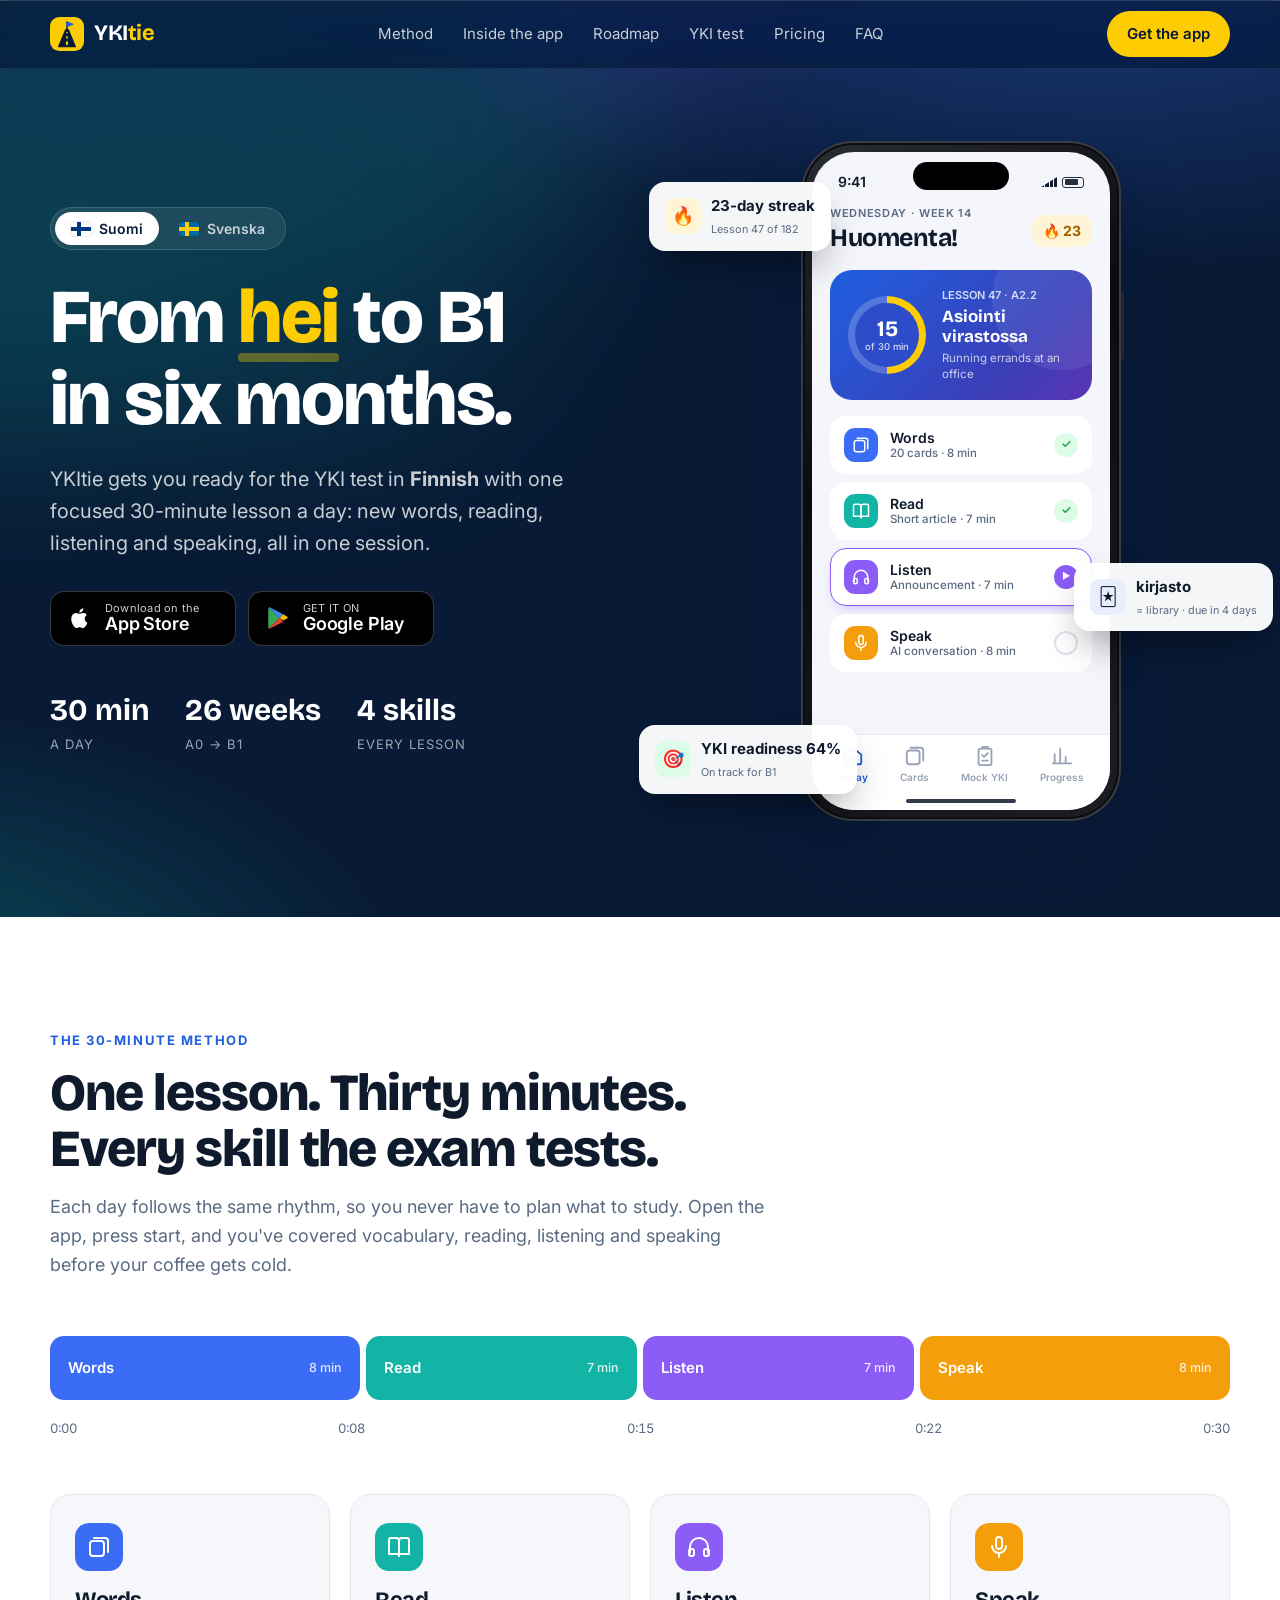
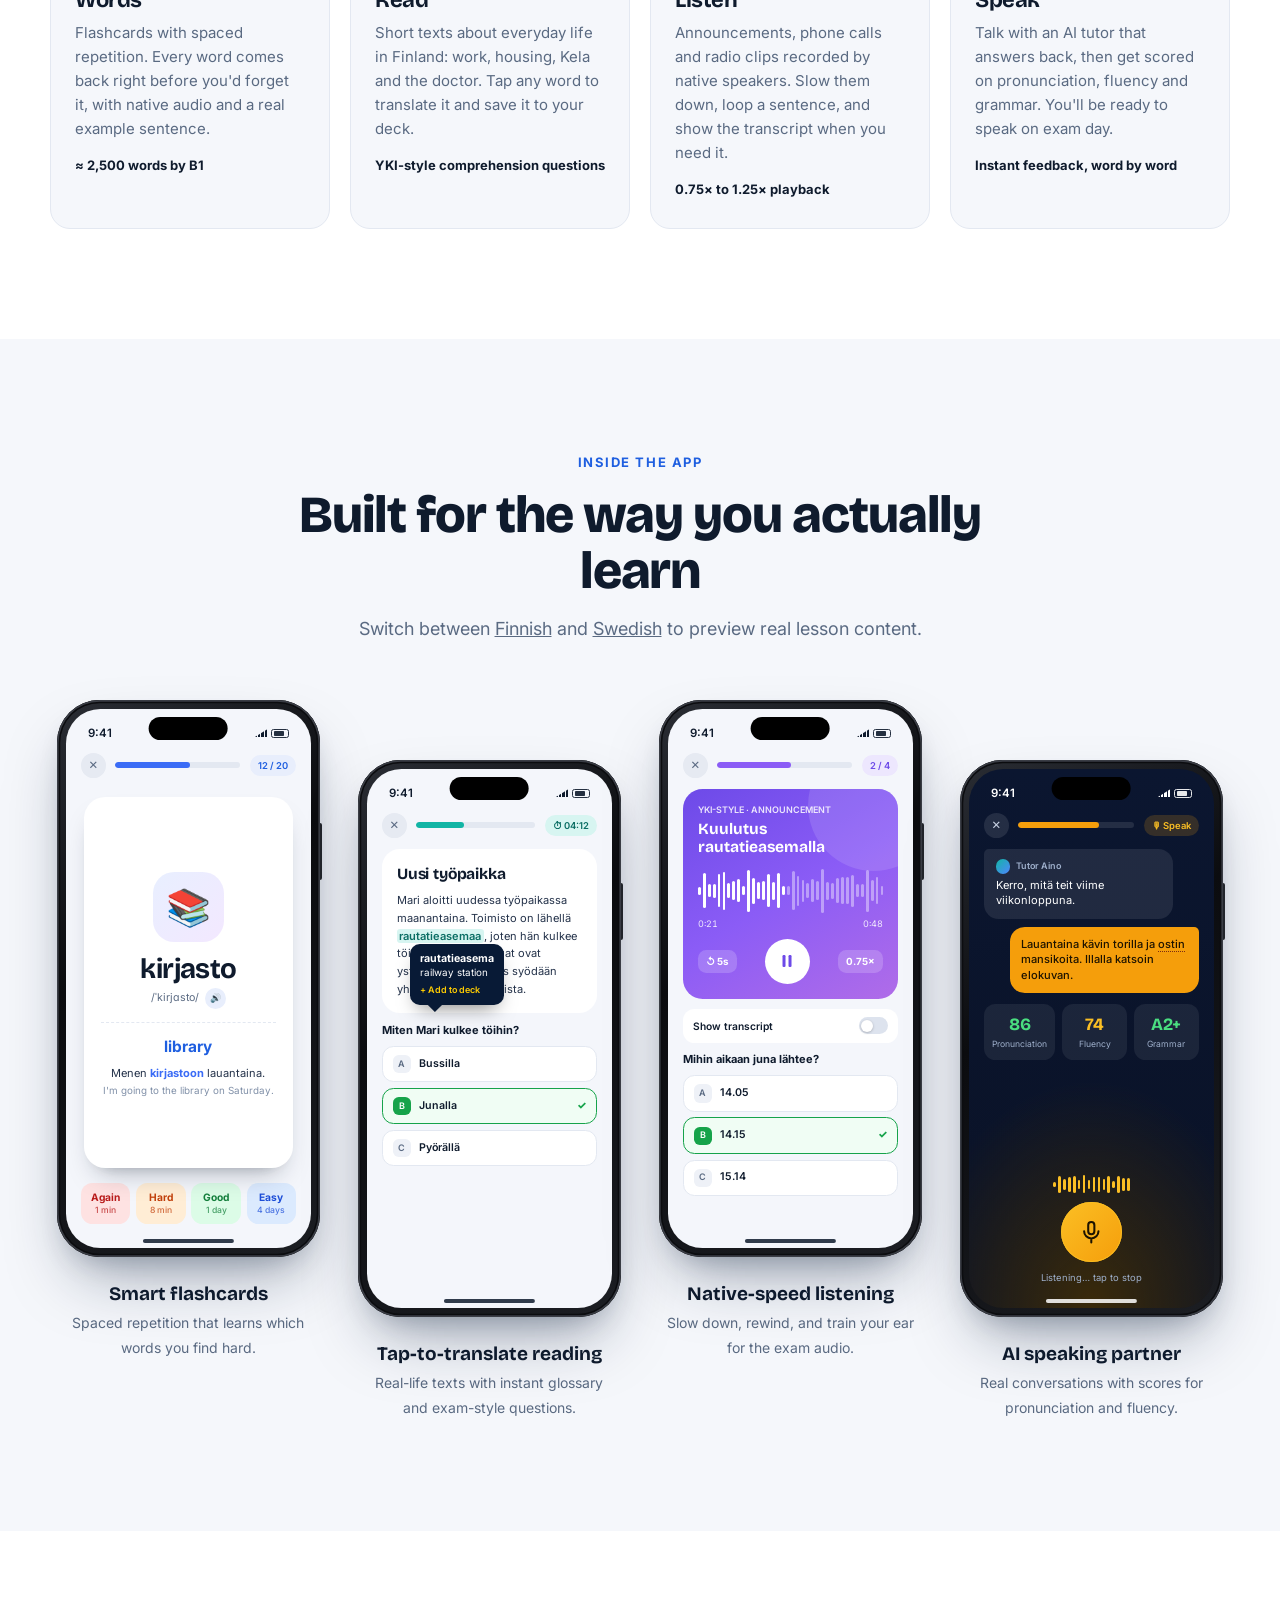
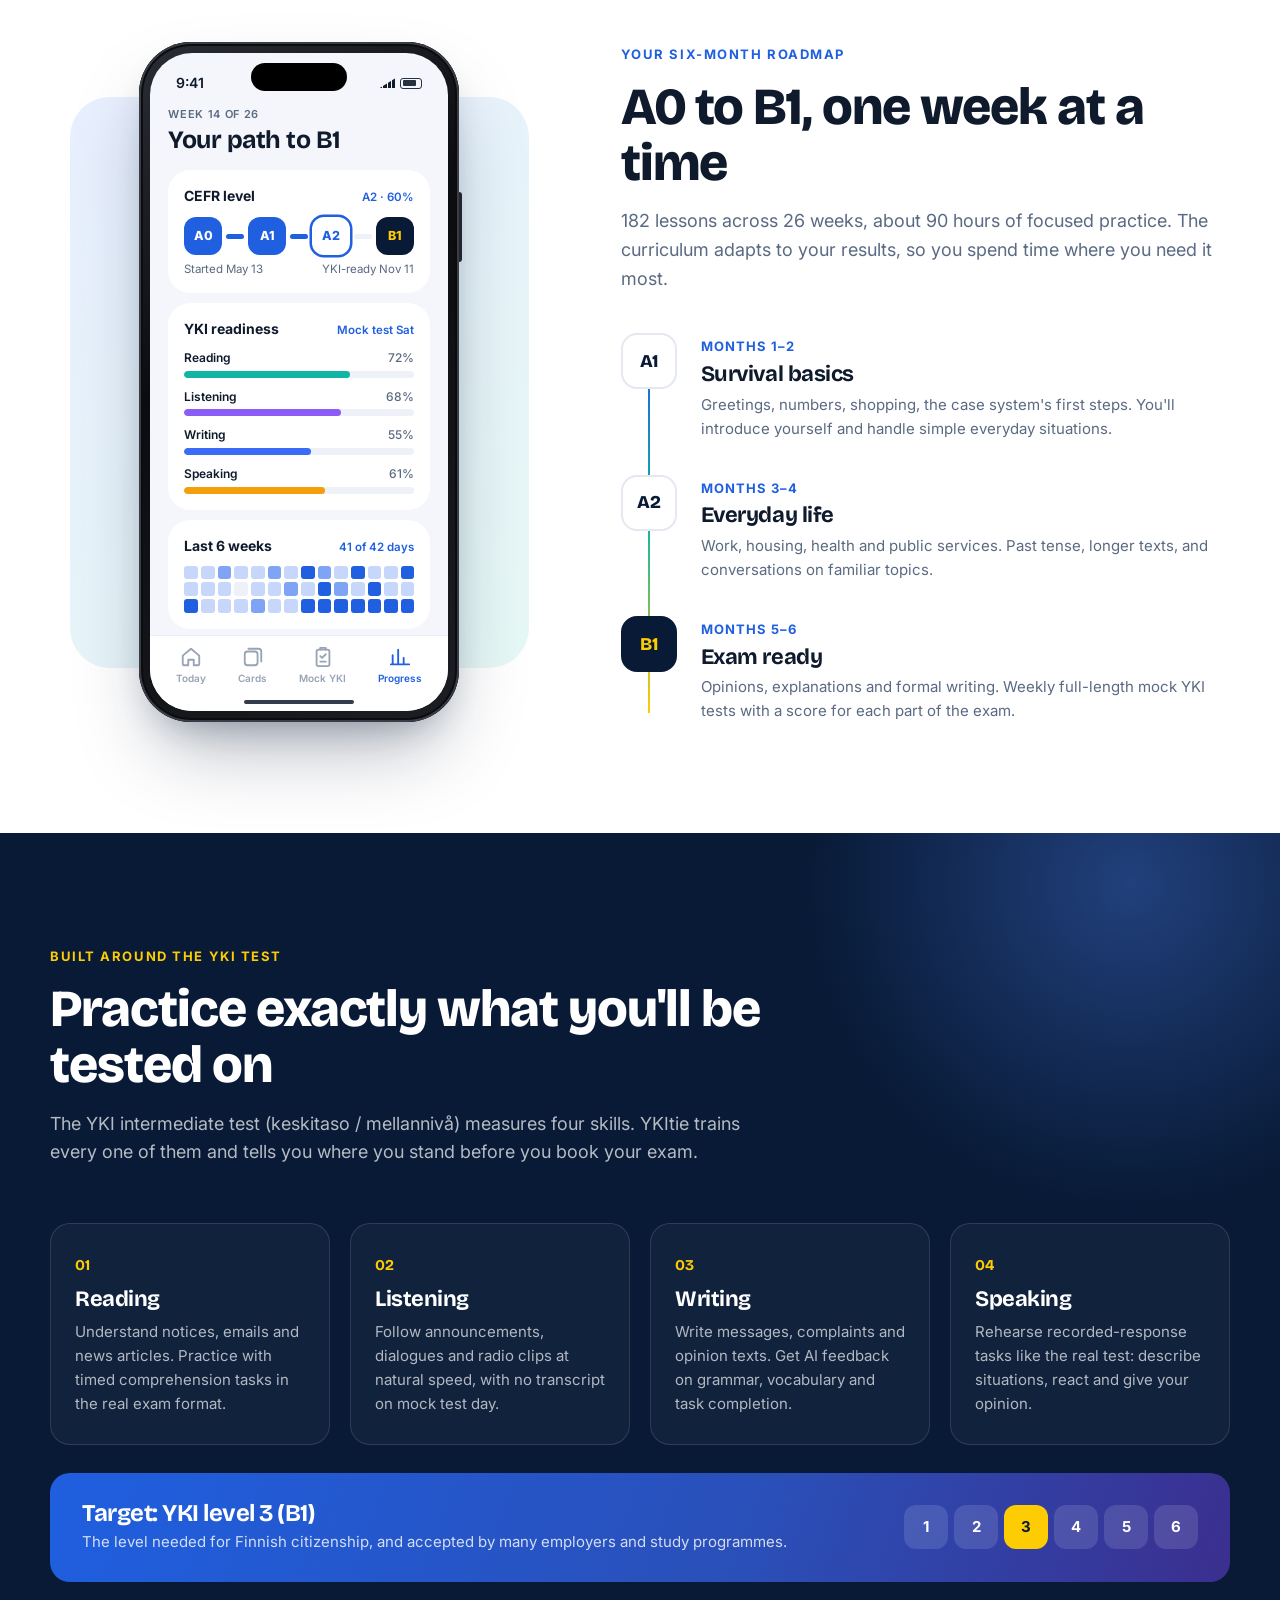
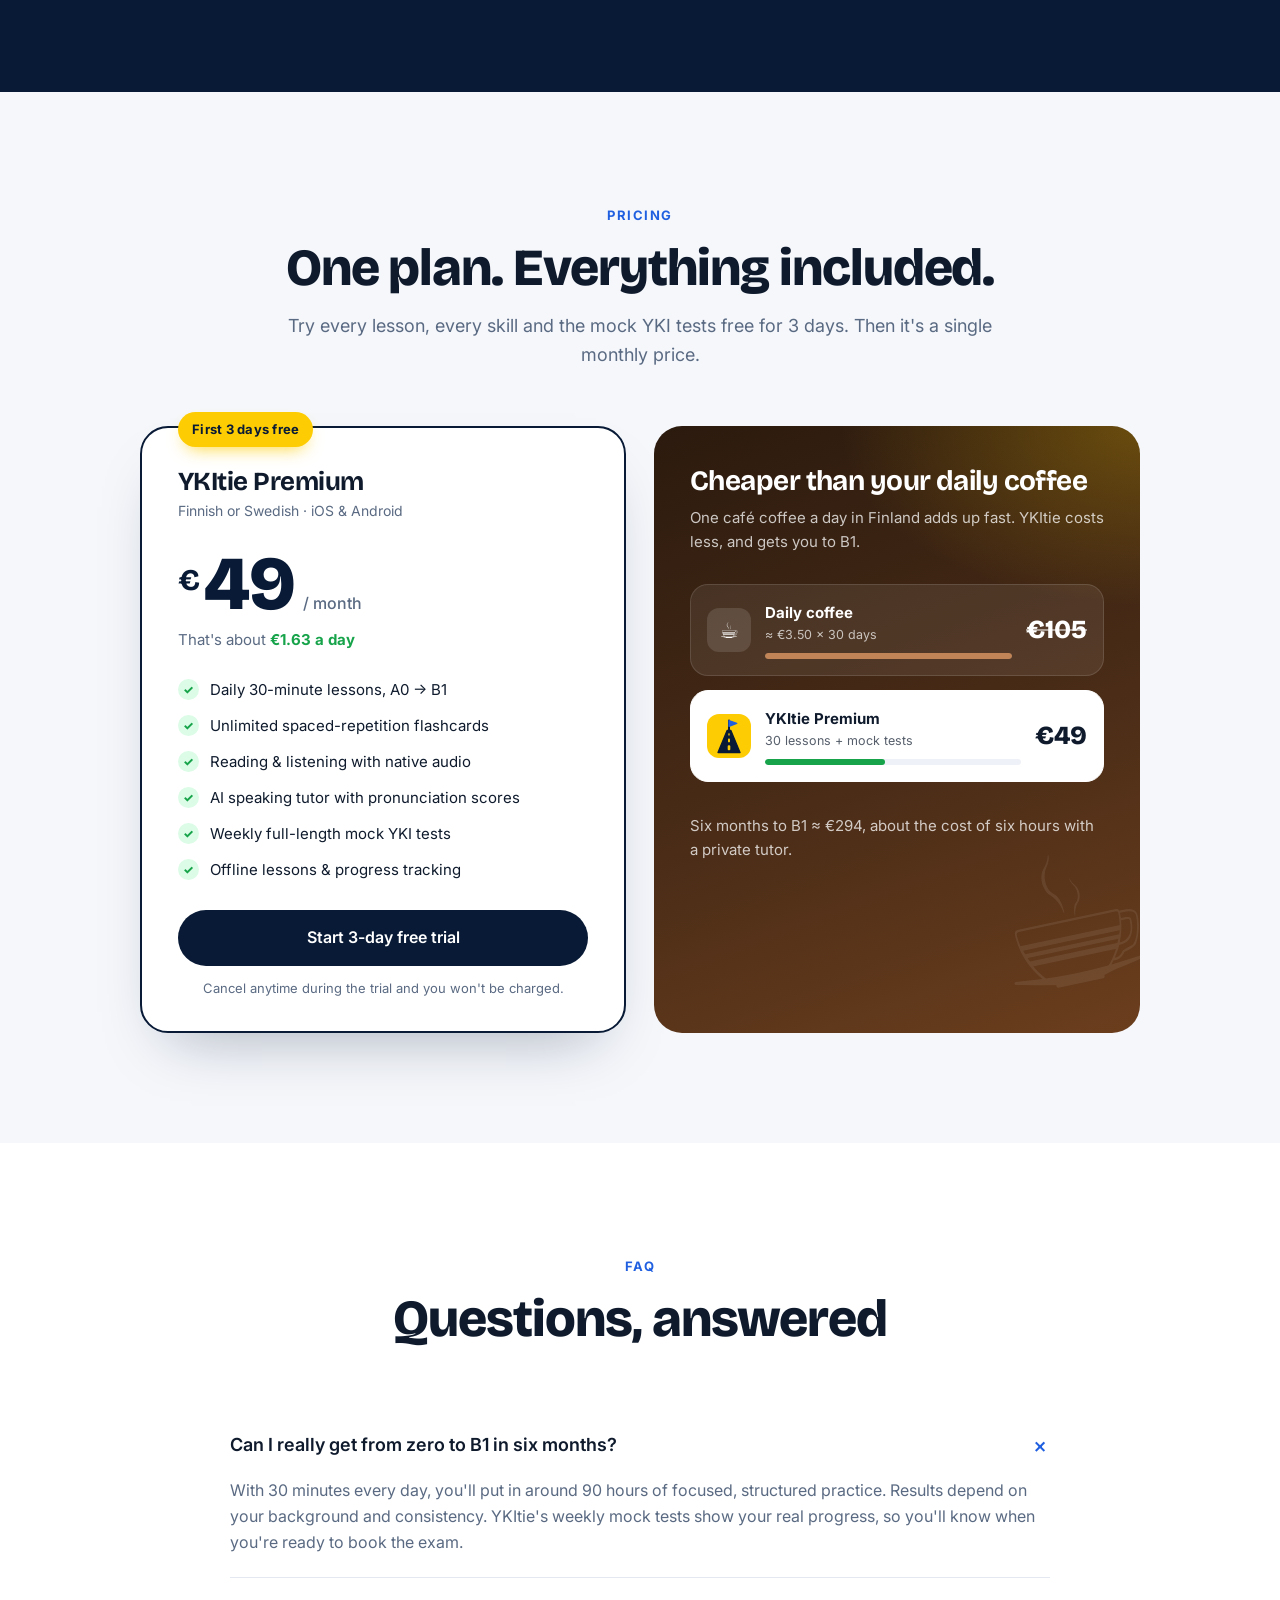
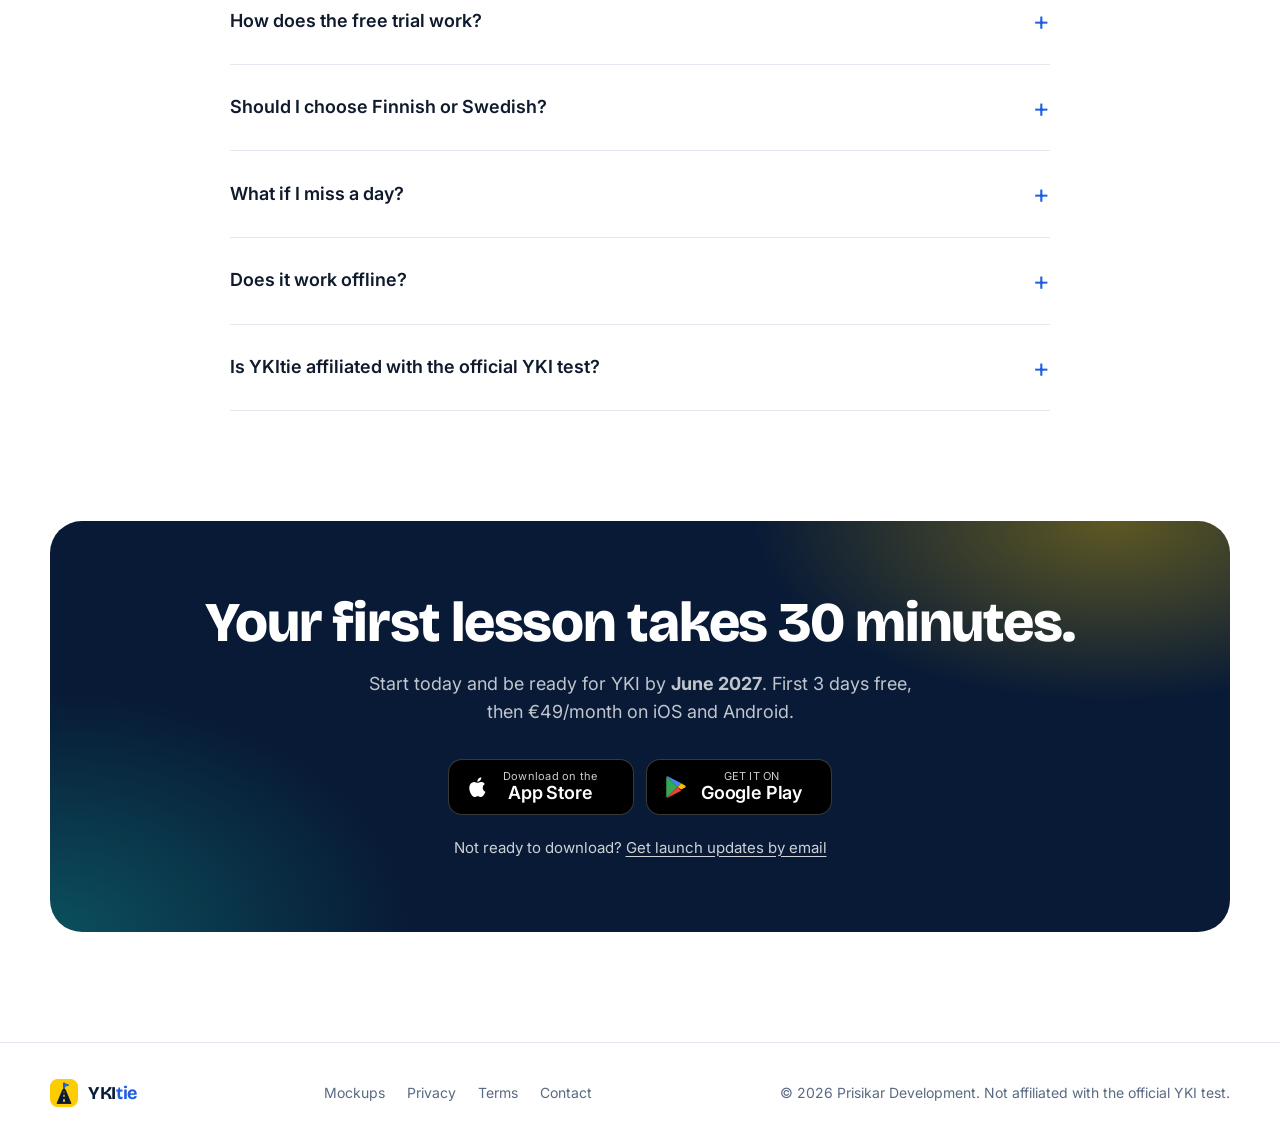
==== commit b2f0478f: "Pricing card: use the YKItie road logo Co-Authored-By: Claude Opus 5.5 <noreply@anthropic.com>" ====
--- a/index.html
+++ b/index.html
@@ -7,6 +7,9 @@
   <meta name="description" content="30-minute daily lessons that take you from A0 to B1 in six months. Flashcards, reading, listening and speaking practice built around the Finnish YKI language test.">
   <meta property="og:title" content="YKItie — From hei to B1 in six months">
   <meta property="og:description" content="30 minutes a day. Words, reading, listening and speaking. Built for the YKI test.">
+  <link rel="canonical" href="https://ykitie.com/">
+  <meta property="og:url" content="https://ykitie.com/">
+  <meta property="og:type" content="website">
   <meta name="theme-color" content="#081a36">
   <link rel="icon" href="assets/favicon.svg" type="image/svg+xml">
   <link rel="preconnect" href="https://fonts.googleapis.com">
@@ -434,7 +437,7 @@
             <strong>€105</strong>
           </div>
           <div class="vs-row us">
-            <span class="vs-ico logo-ico"><svg viewBox="0 0 40 40" aria-hidden="true"><rect width="40" height="40" rx="11" fill="#fecc02"/><path d="M10 29c4-1 6-5 9-9s6-7 11-8" stroke="#081a36" stroke-width="3.4" fill="none" stroke-linecap="round"/></svg></span>
+            <span class="vs-ico logo-ico"><svg viewBox="0 0 40 40" aria-hidden="true"><rect width="40" height="40" rx="11" fill="#fecc02"/><path d="M10 35h20l-8.3-20h-3.4z" fill="#081a36" stroke="#081a36" stroke-width="1.2" stroke-linejoin="round"/><rect x="18.8" y="28.5" width="2.4" height="4.5" rx="1" fill="#fecc02"/><rect x="19.1" y="22.3" width="1.8" height="3.4" rx=".8" fill="#fecc02"/><rect x="19.4" y="17.4" width="1.2" height="2.2" rx=".5" fill="#fecc02"/><path d="M20 15V6" stroke="#081a36" stroke-width="1.8" stroke-linecap="round"/><path d="M20 6l7 2.6-7 2.6z" fill="#1f5fe0" stroke="#1f5fe0" stroke-width="1.2" stroke-linejoin="round"/></svg></span>
             <div class="vs-main"><b>YKItie Premium</b><small>30 lessons + mock tests</small><span class="vs-bar"><i style="width:47%"></i></span></div>
             <strong>€49</strong>
           </div>
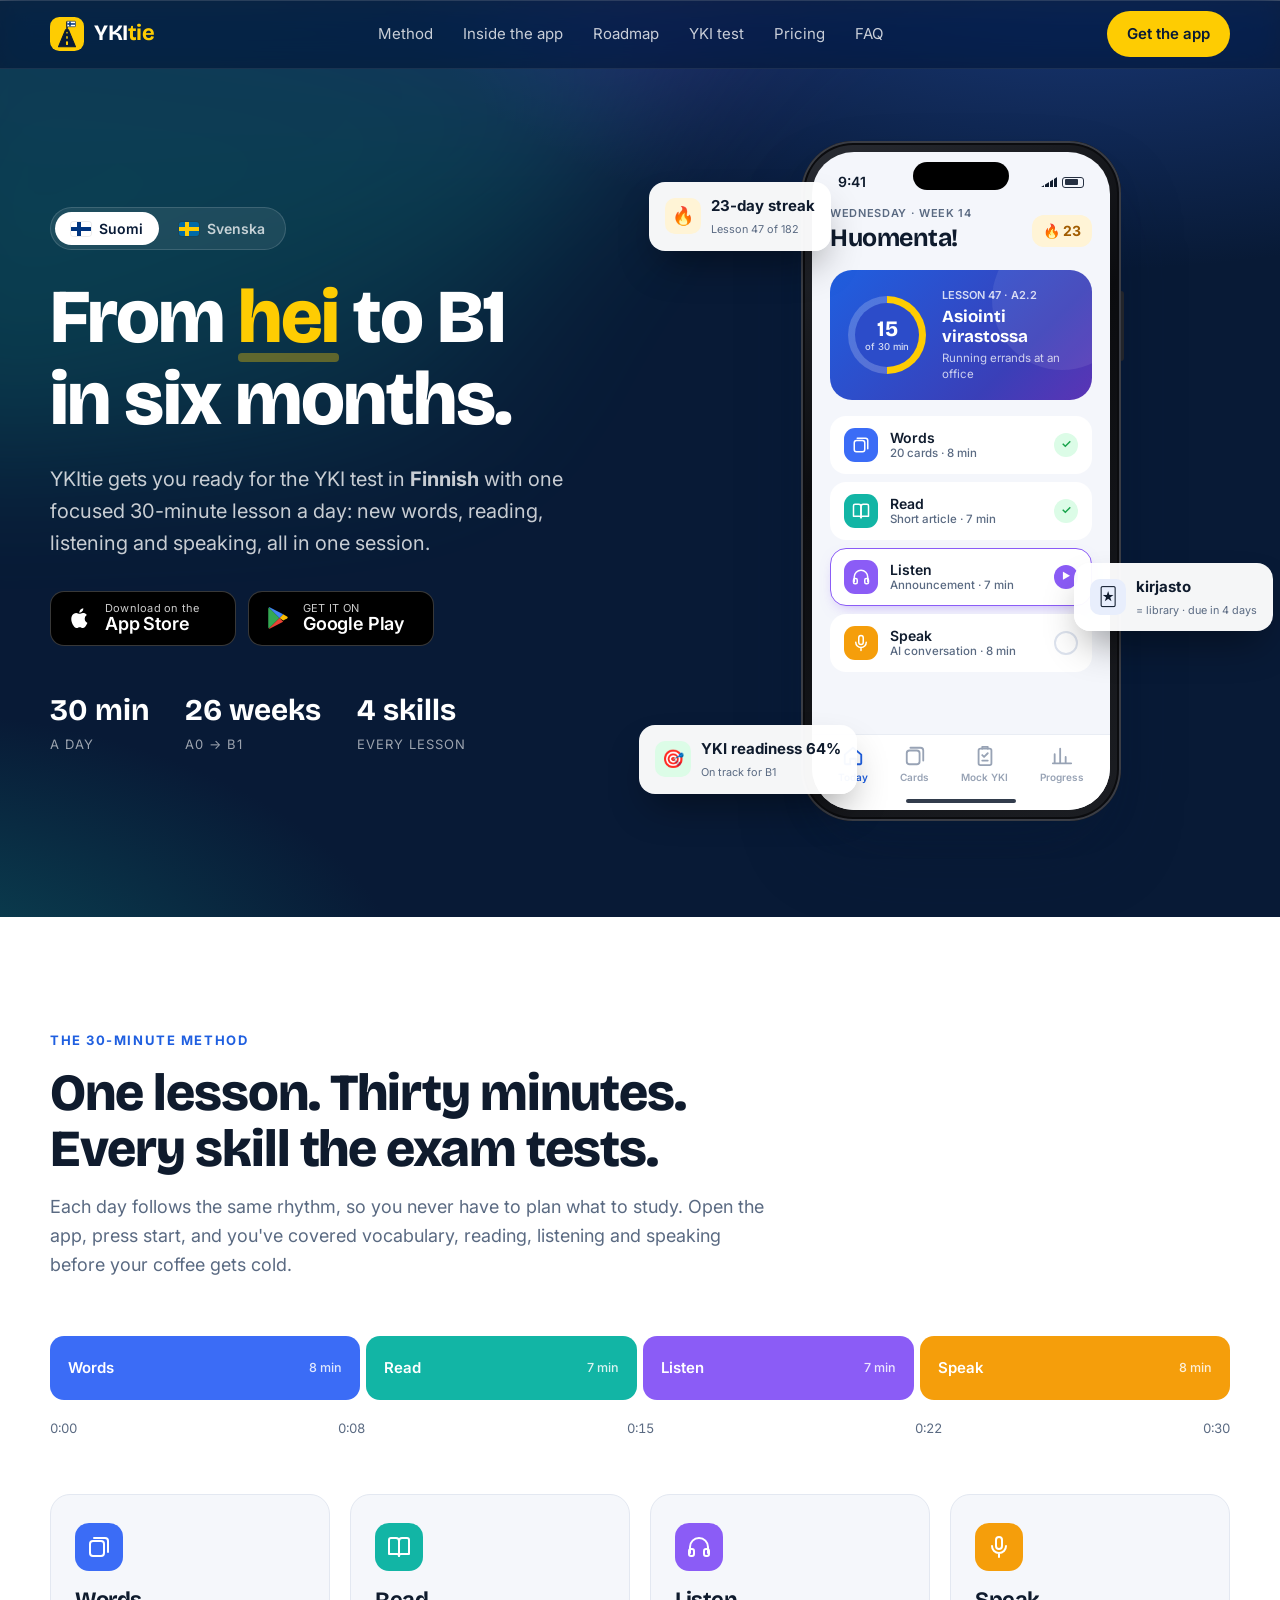
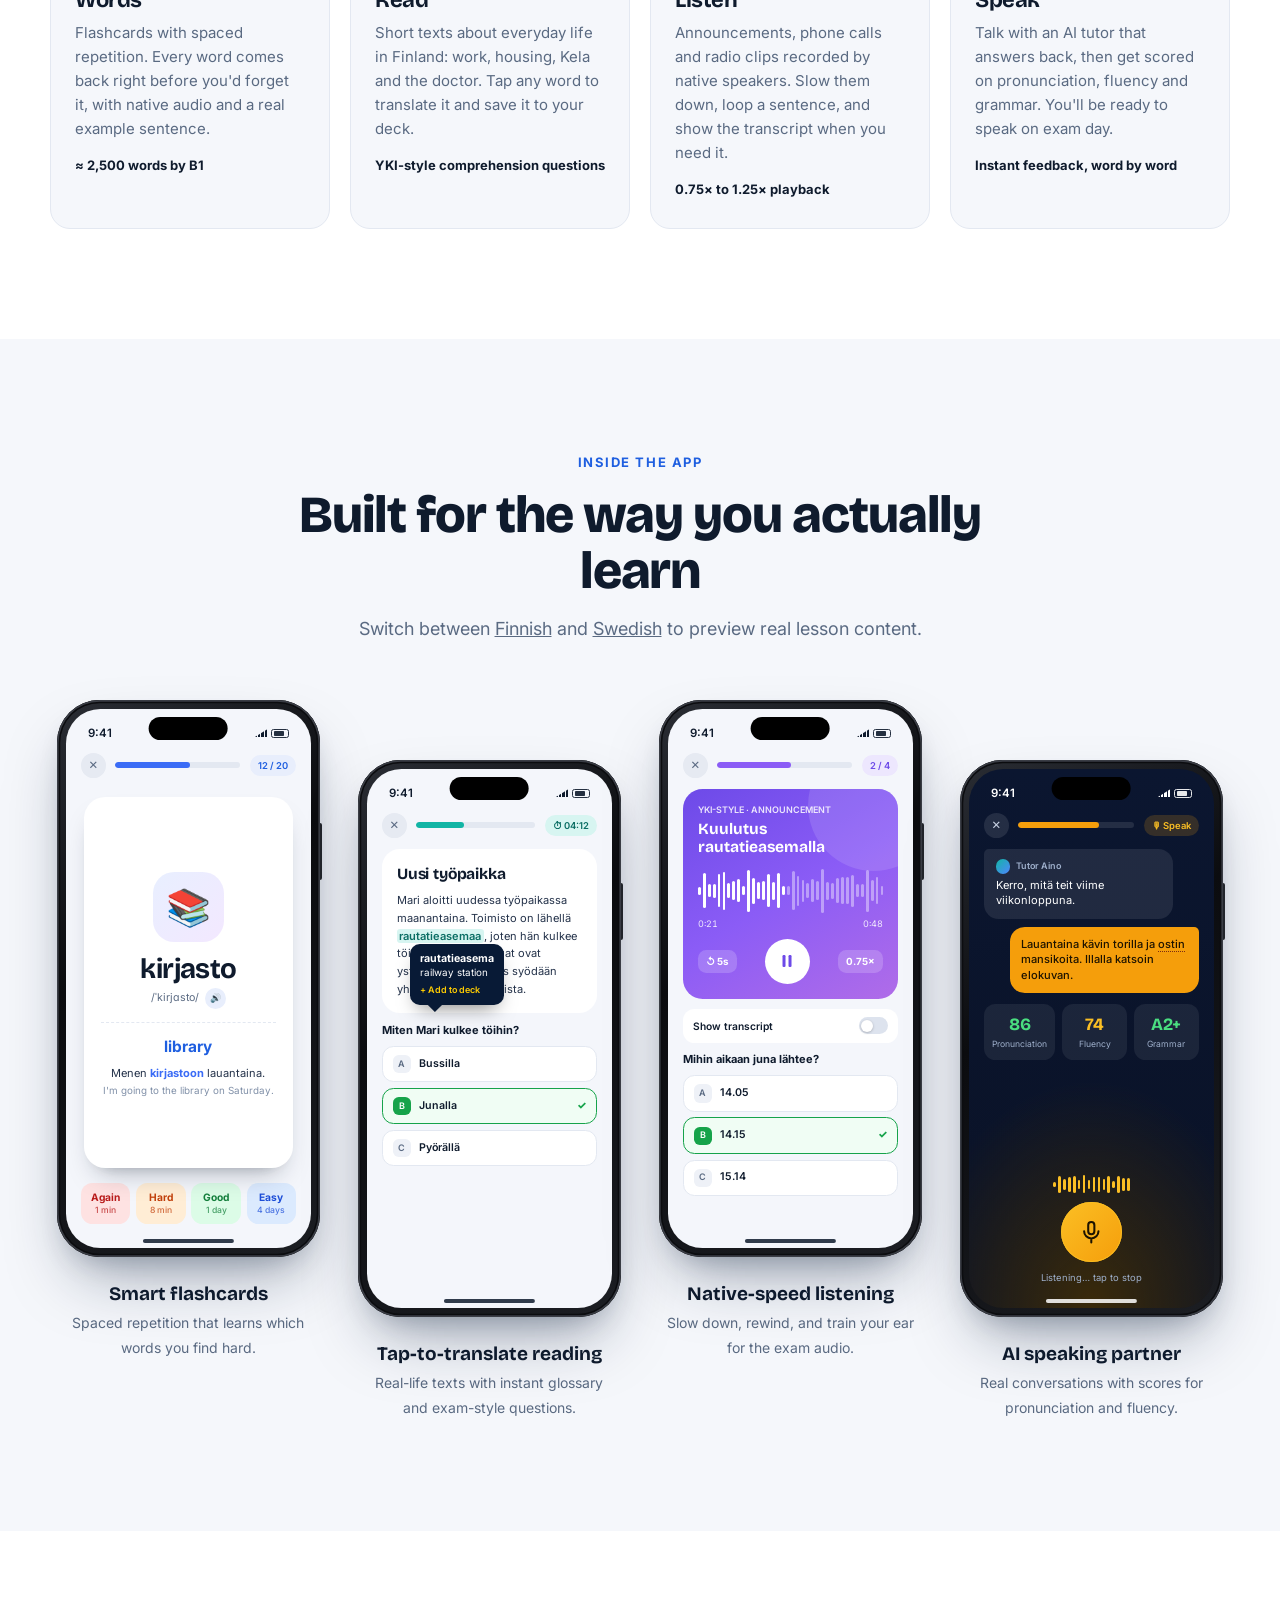
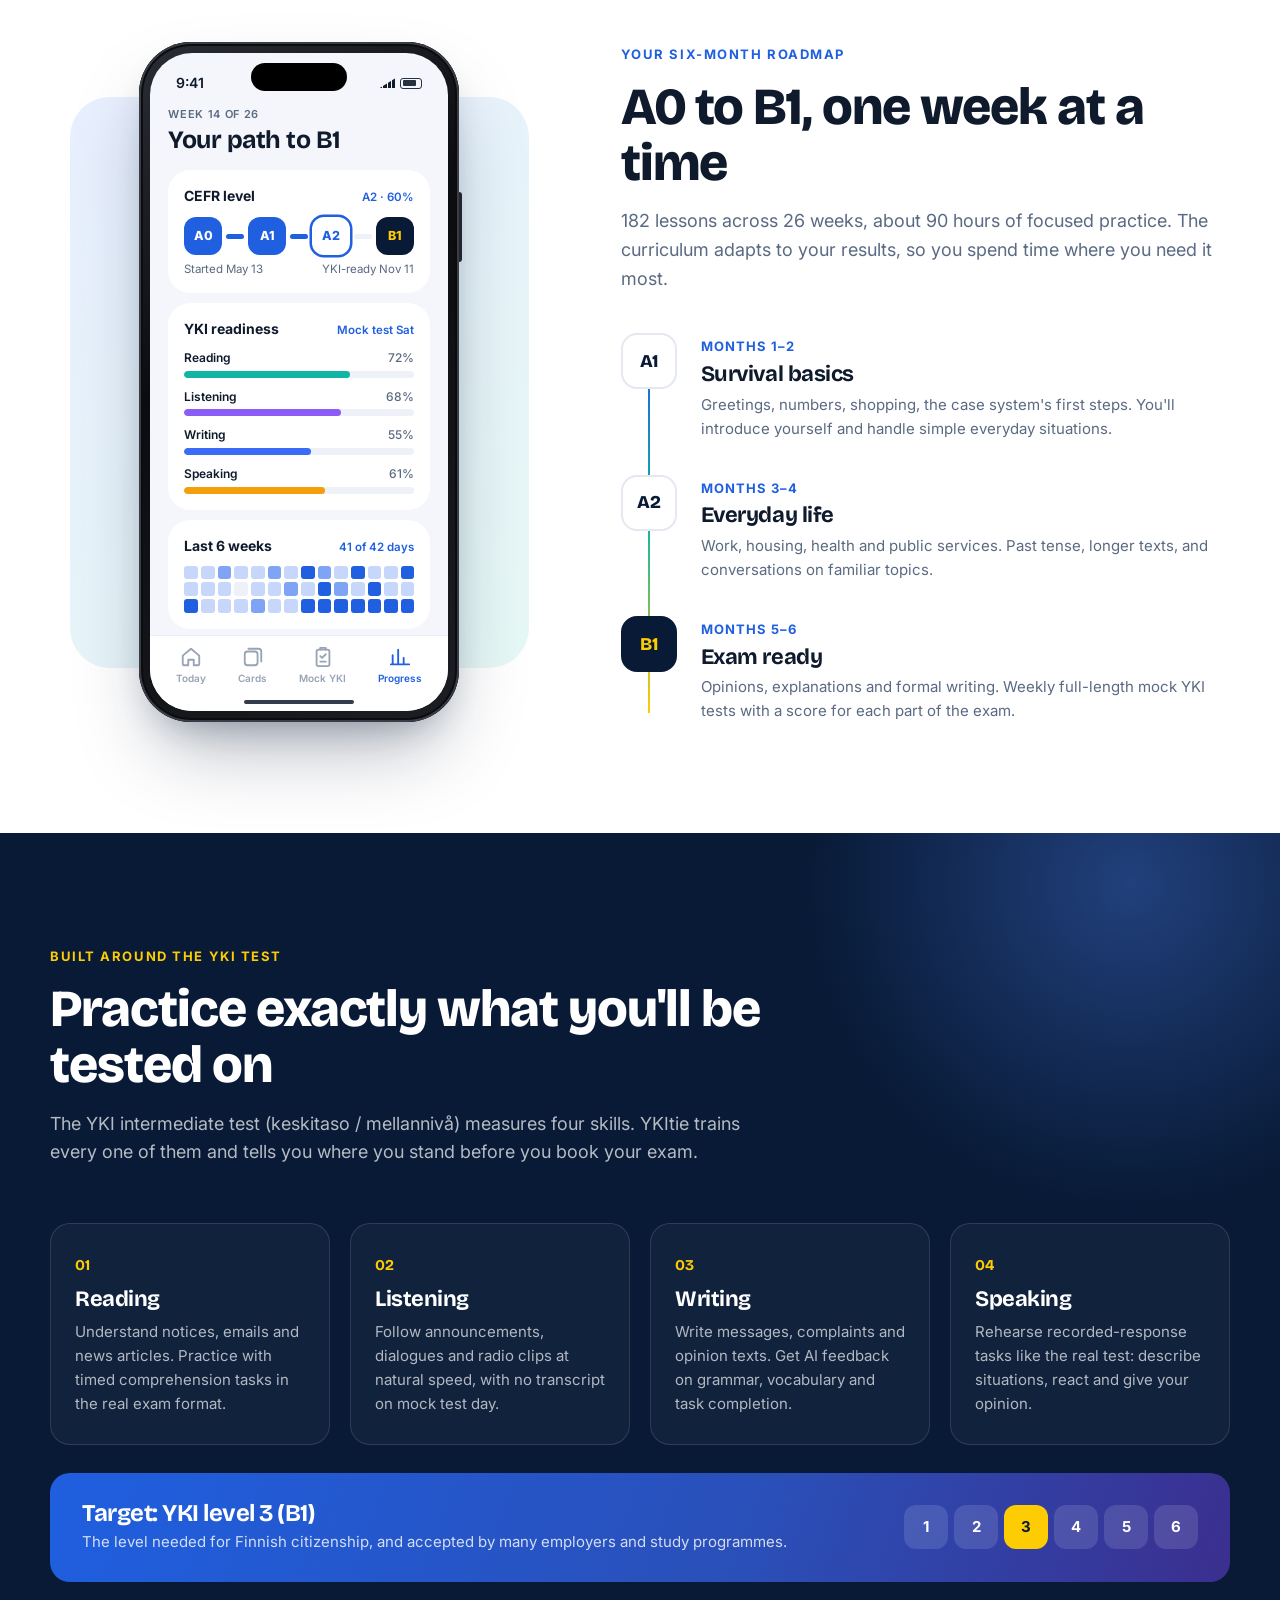
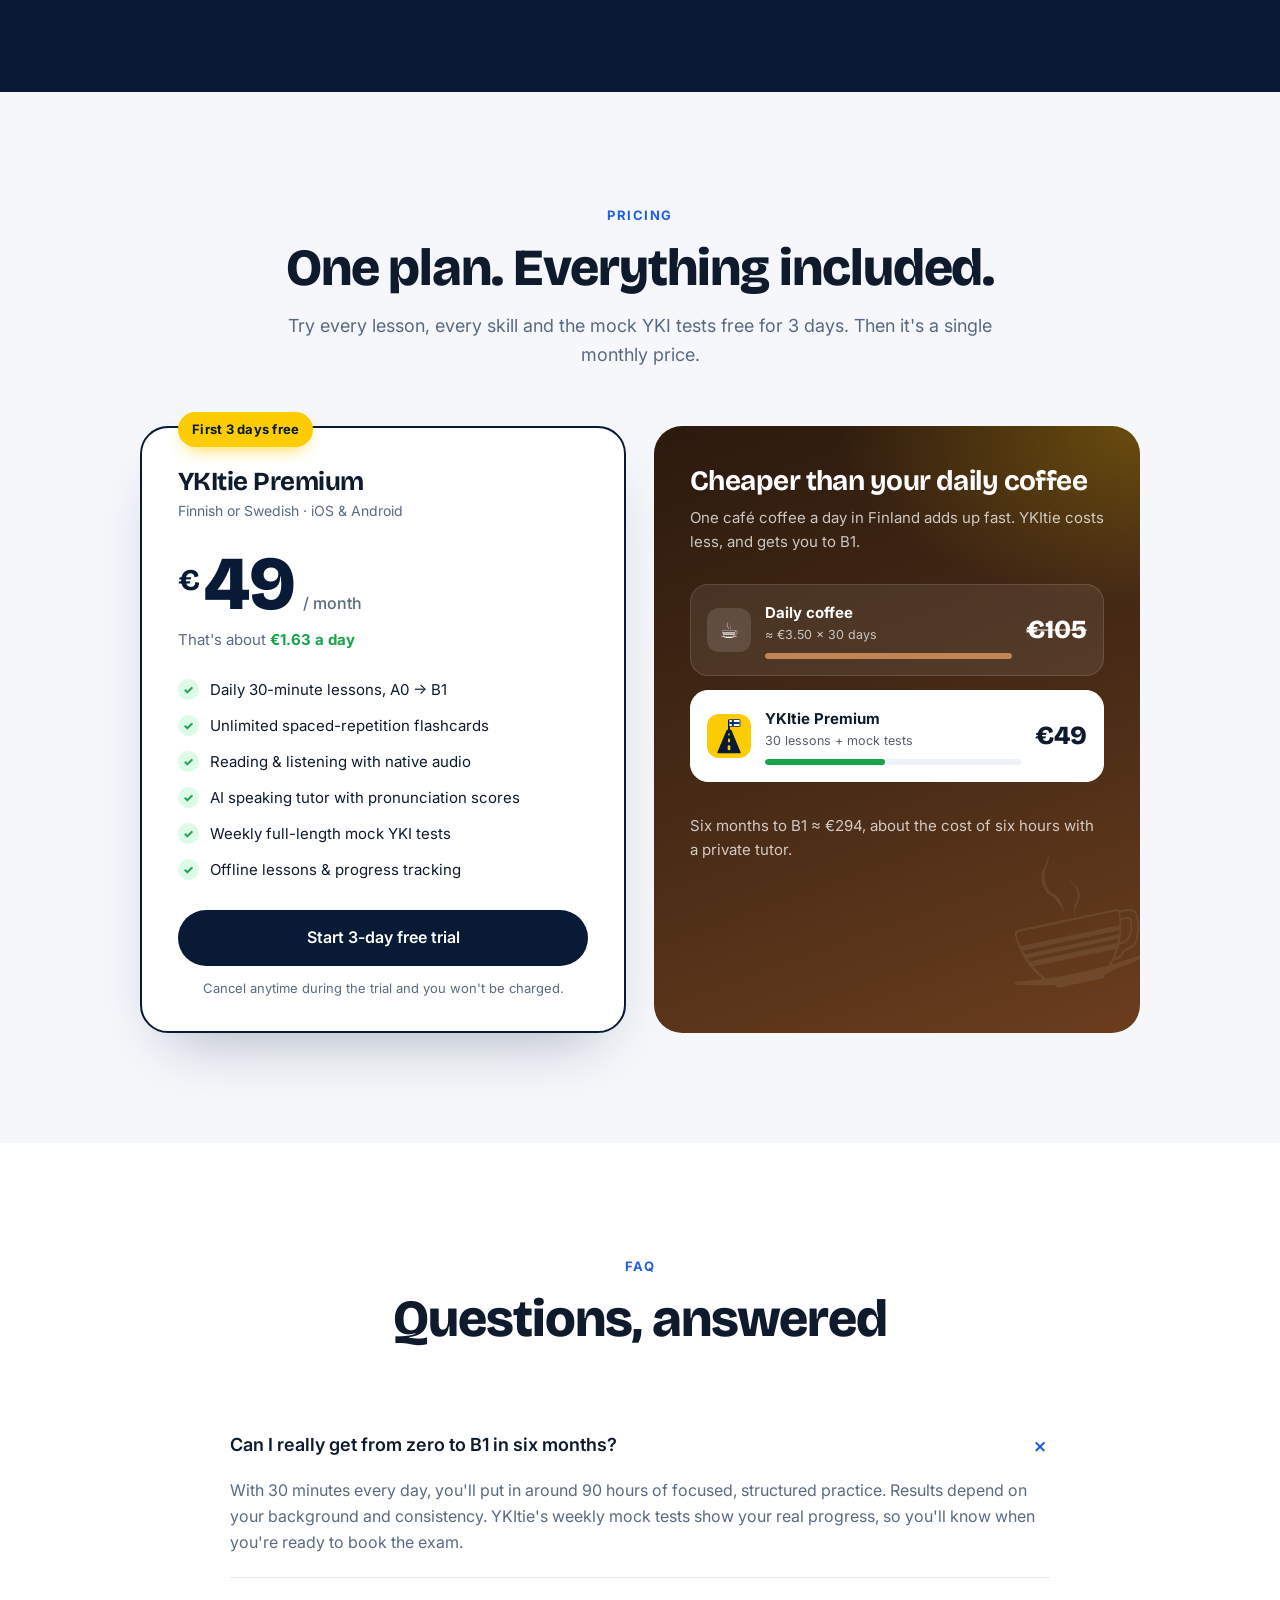
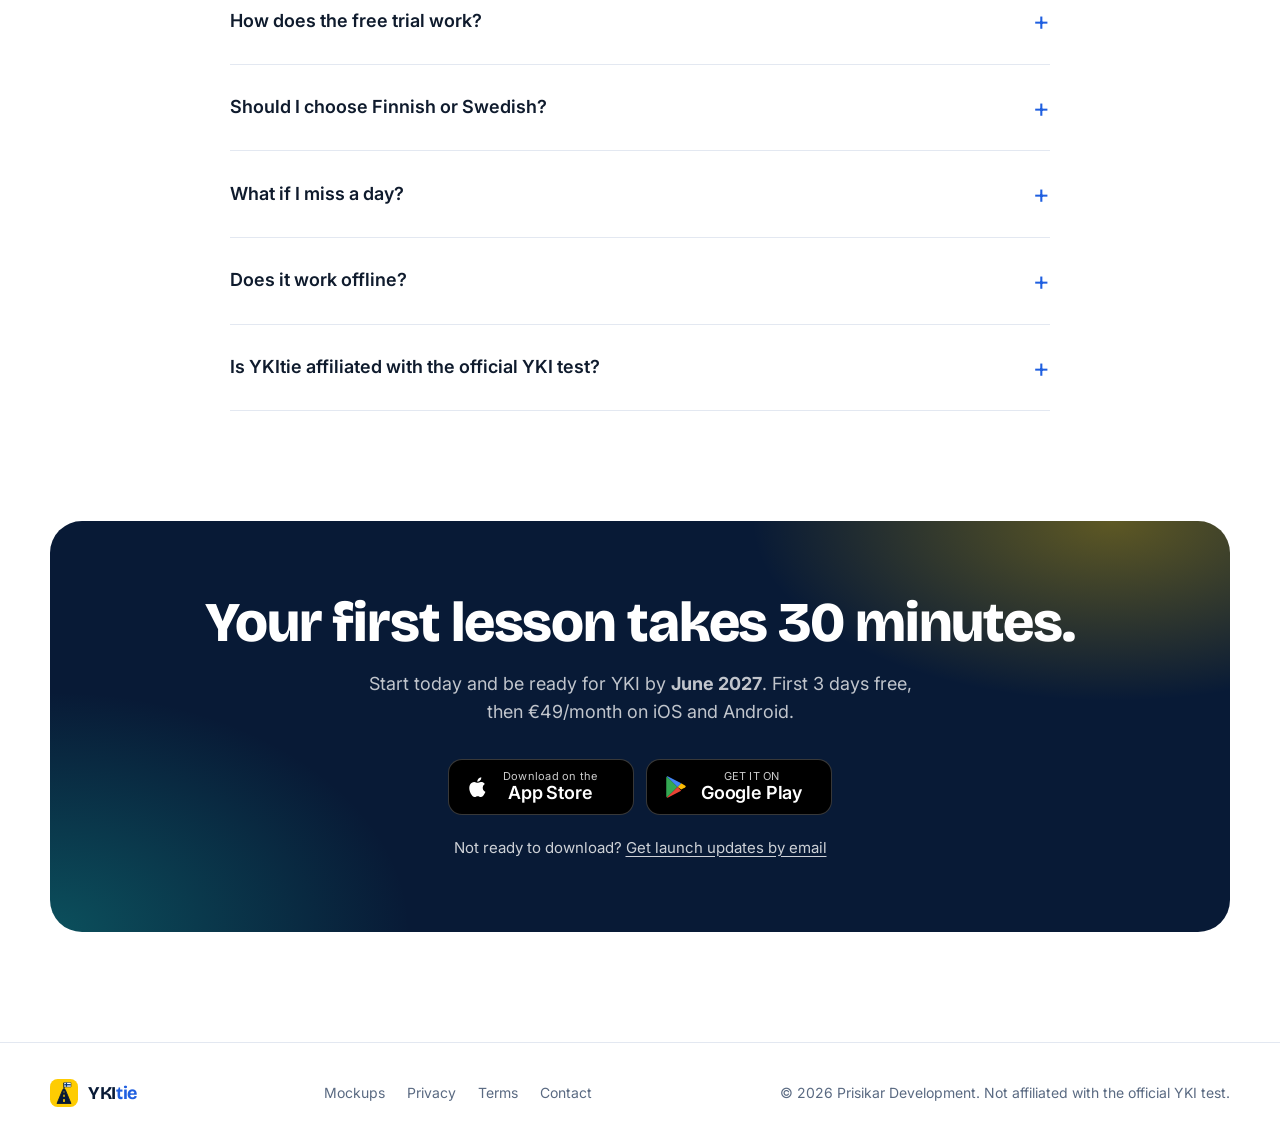
==== commit a29b37cb: "Logo: Finnish flag at the end of the road Co-Authored-By: Claude Opus 5.5 <noreply@anthropic.com>" ====
--- a/index.html
+++ b/index.html
@@ -11,7 +11,7 @@
   <meta property="og:url" content="https://ykitie.com/">
   <meta property="og:type" content="website">
   <meta name="theme-color" content="#081a36">
-  <link rel="icon" href="assets/favicon.svg" type="image/svg+xml">
+  <link rel="icon" href="assets/favicon.svg?v=2" type="image/svg+xml">
   <link rel="preconnect" href="https://fonts.googleapis.com">
   <link rel="preconnect" href="https://fonts.gstatic.com" crossorigin>
   <link href="https://fonts.googleapis.com/css2?family=Bricolage+Grotesque:opsz,wght@12..96,600;12..96,700;12..96,800&family=Inter:wght@400;500;600;700&display=swap" rel="stylesheet">
@@ -39,7 +39,7 @@
 <header class="nav">
   <div class="container">
     <a href="#" class="logo" aria-label="YKItie home">
-      <svg class="logo-mark" viewBox="0 0 40 40" aria-hidden="true"><rect width="40" height="40" rx="11" fill="#fecc02"/><path d="M10 35h20l-8.3-20h-3.4z" fill="#081a36" stroke="#081a36" stroke-width="1.2" stroke-linejoin="round"/><rect x="18.8" y="28.5" width="2.4" height="4.5" rx="1" fill="#fecc02"/><rect x="19.1" y="22.3" width="1.8" height="3.4" rx=".8" fill="#fecc02"/><rect x="19.4" y="17.4" width="1.2" height="2.2" rx=".5" fill="#fecc02"/><path d="M20 15V6" stroke="#081a36" stroke-width="1.8" stroke-linecap="round"/><path d="M20 6l7 2.6-7 2.6z" fill="#1f5fe0" stroke="#1f5fe0" stroke-width="1.2" stroke-linejoin="round"/></svg>
+      <svg class="logo-mark" viewBox="0 0 40 40" aria-hidden="true"><rect width="40" height="40" rx="11" fill="#fecc02"/><path d="M10 35h20l-8.3-20h-3.4z" fill="#081a36" stroke="#081a36" stroke-width="1.2" stroke-linejoin="round"/><rect x="18.8" y="28.5" width="2.4" height="4.5" rx="1" fill="#fecc02"/><rect x="19.1" y="22.3" width="1.8" height="3.4" rx=".8" fill="#fecc02"/><rect x="19.4" y="17.4" width="1.2" height="2.2" rx=".5" fill="#fecc02"/><path d="M20 15V6" stroke="#081a36" stroke-width="1.8" stroke-linecap="round"/><rect x="20" y="5" width="10" height="6.4" rx=".6" fill="#fff" stroke="#081a36" stroke-width=".7"/><rect x="22.6" y="5.35" width="1.8" height="5.7" fill="#003580"/><rect x="20.35" y="7.3" width="9.3" height="1.8" fill="#003580"/></svg>
       <span class="wordmark">YKI<span class="logo-accent">tie</span></span>
     </a>
     <nav class="nav-links">
@@ -437,7 +437,7 @@
             <strong>€105</strong>
           </div>
           <div class="vs-row us">
-            <span class="vs-ico logo-ico"><svg viewBox="0 0 40 40" aria-hidden="true"><rect width="40" height="40" rx="11" fill="#fecc02"/><path d="M10 35h20l-8.3-20h-3.4z" fill="#081a36" stroke="#081a36" stroke-width="1.2" stroke-linejoin="round"/><rect x="18.8" y="28.5" width="2.4" height="4.5" rx="1" fill="#fecc02"/><rect x="19.1" y="22.3" width="1.8" height="3.4" rx=".8" fill="#fecc02"/><rect x="19.4" y="17.4" width="1.2" height="2.2" rx=".5" fill="#fecc02"/><path d="M20 15V6" stroke="#081a36" stroke-width="1.8" stroke-linecap="round"/><path d="M20 6l7 2.6-7 2.6z" fill="#1f5fe0" stroke="#1f5fe0" stroke-width="1.2" stroke-linejoin="round"/></svg></span>
+            <span class="vs-ico logo-ico"><svg viewBox="0 0 40 40" aria-hidden="true"><rect width="40" height="40" rx="11" fill="#fecc02"/><path d="M10 35h20l-8.3-20h-3.4z" fill="#081a36" stroke="#081a36" stroke-width="1.2" stroke-linejoin="round"/><rect x="18.8" y="28.5" width="2.4" height="4.5" rx="1" fill="#fecc02"/><rect x="19.1" y="22.3" width="1.8" height="3.4" rx=".8" fill="#fecc02"/><rect x="19.4" y="17.4" width="1.2" height="2.2" rx=".5" fill="#fecc02"/><path d="M20 15V6" stroke="#081a36" stroke-width="1.8" stroke-linecap="round"/><rect x="20" y="5" width="10" height="6.4" rx=".6" fill="#fff" stroke="#081a36" stroke-width=".7"/><rect x="22.6" y="5.35" width="1.8" height="5.7" fill="#003580"/><rect x="20.35" y="7.3" width="9.3" height="1.8" fill="#003580"/></svg></span>
             <div class="vs-main"><b>YKItie Premium</b><small>30 lessons + mock tests</small><span class="vs-bar"><i style="width:47%"></i></span></div>
             <strong>€49</strong>
           </div>
@@ -508,7 +508,7 @@
 <footer>
   <div class="container">
     <a href="#" class="logo">
-      <svg class="logo-mark" viewBox="0 0 40 40" aria-hidden="true"><rect width="40" height="40" rx="11" fill="#fecc02"/><path d="M10 35h20l-8.3-20h-3.4z" fill="#081a36" stroke="#081a36" stroke-width="1.2" stroke-linejoin="round"/><rect x="18.8" y="28.5" width="2.4" height="4.5" rx="1" fill="#fecc02"/><rect x="19.1" y="22.3" width="1.8" height="3.4" rx=".8" fill="#fecc02"/><rect x="19.4" y="17.4" width="1.2" height="2.2" rx=".5" fill="#fecc02"/><path d="M20 15V6" stroke="#081a36" stroke-width="1.8" stroke-linecap="round"/><path d="M20 6l7 2.6-7 2.6z" fill="#1f5fe0" stroke="#1f5fe0" stroke-width="1.2" stroke-linejoin="round"/></svg>
+      <svg class="logo-mark" viewBox="0 0 40 40" aria-hidden="true"><rect width="40" height="40" rx="11" fill="#fecc02"/><path d="M10 35h20l-8.3-20h-3.4z" fill="#081a36" stroke="#081a36" stroke-width="1.2" stroke-linejoin="round"/><rect x="18.8" y="28.5" width="2.4" height="4.5" rx="1" fill="#fecc02"/><rect x="19.1" y="22.3" width="1.8" height="3.4" rx=".8" fill="#fecc02"/><rect x="19.4" y="17.4" width="1.2" height="2.2" rx=".5" fill="#fecc02"/><path d="M20 15V6" stroke="#081a36" stroke-width="1.8" stroke-linecap="round"/><rect x="20" y="5" width="10" height="6.4" rx=".6" fill="#fff" stroke="#081a36" stroke-width=".7"/><rect x="22.6" y="5.35" width="1.8" height="5.7" fill="#003580"/><rect x="20.35" y="7.3" width="9.3" height="1.8" fill="#003580"/></svg>
       <span class="wordmark">YKI<span class="logo-accent">tie</span></span>
     </a>
     <nav>
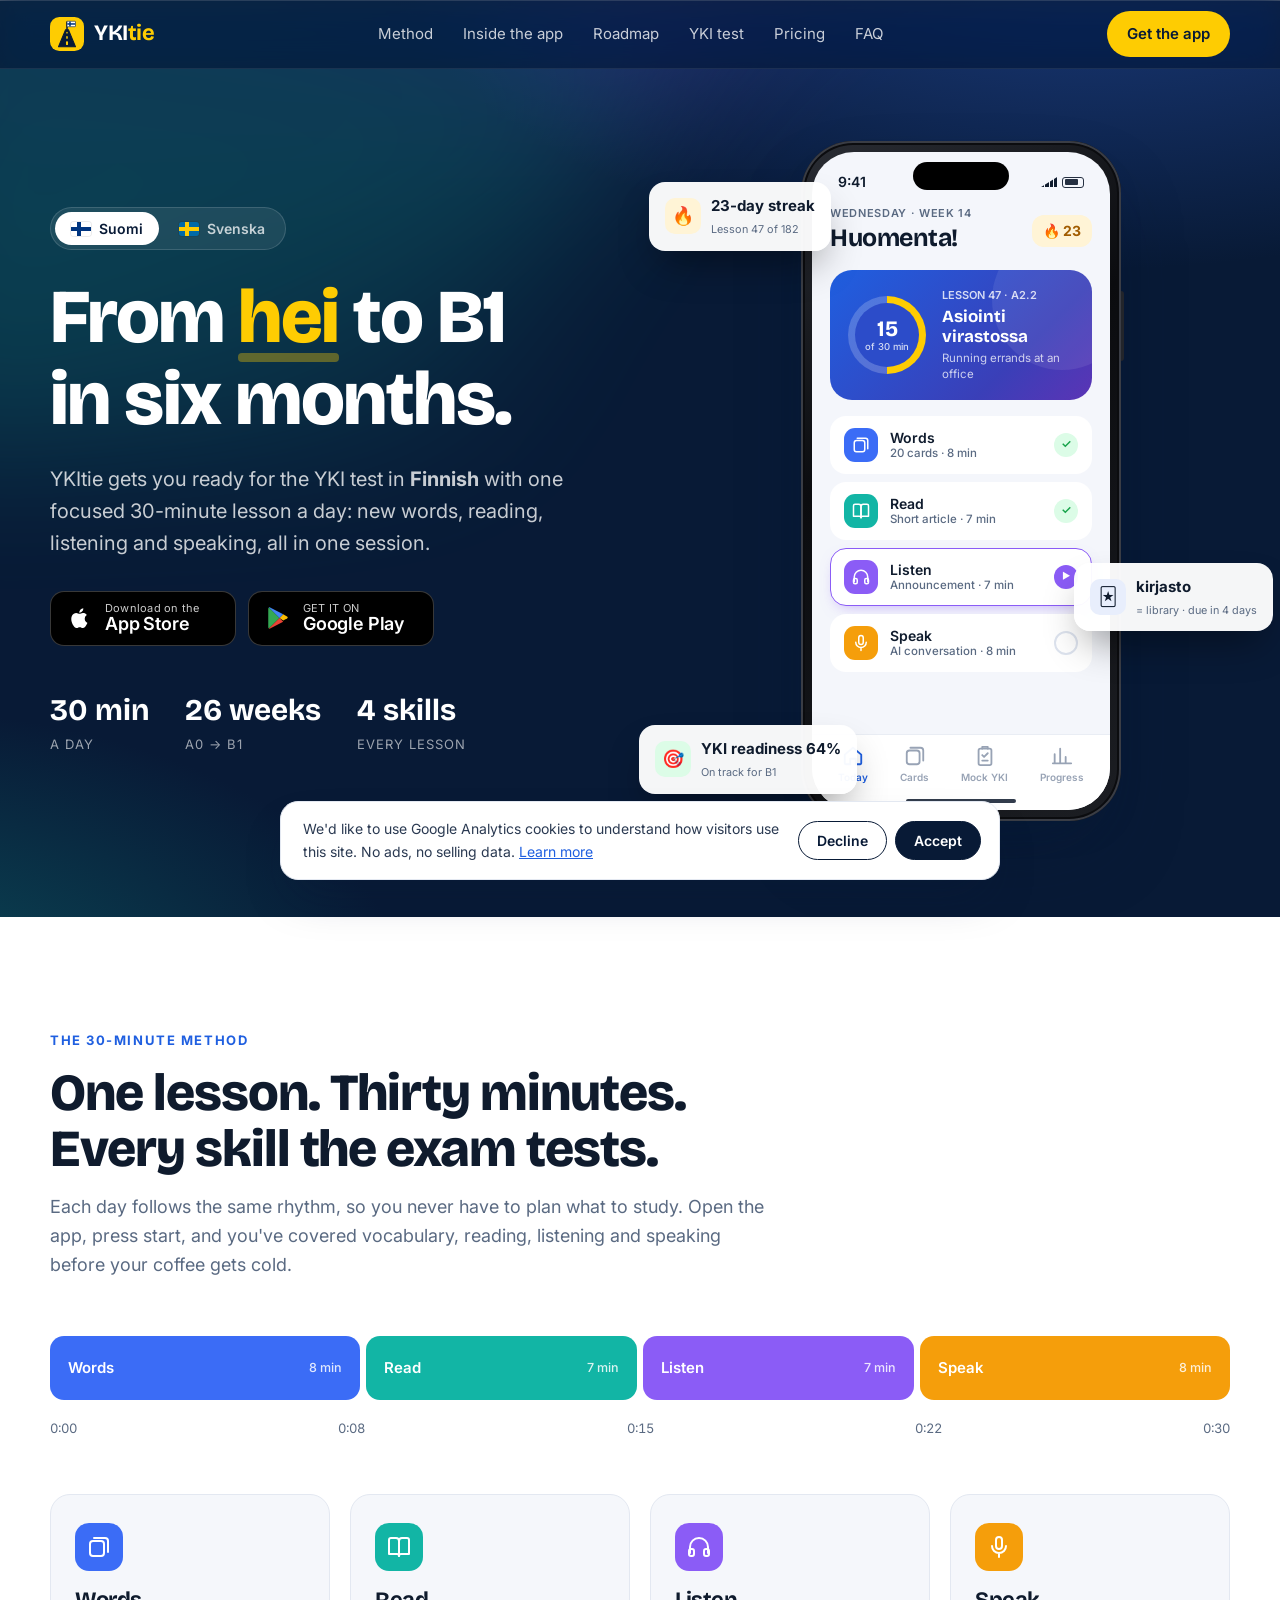
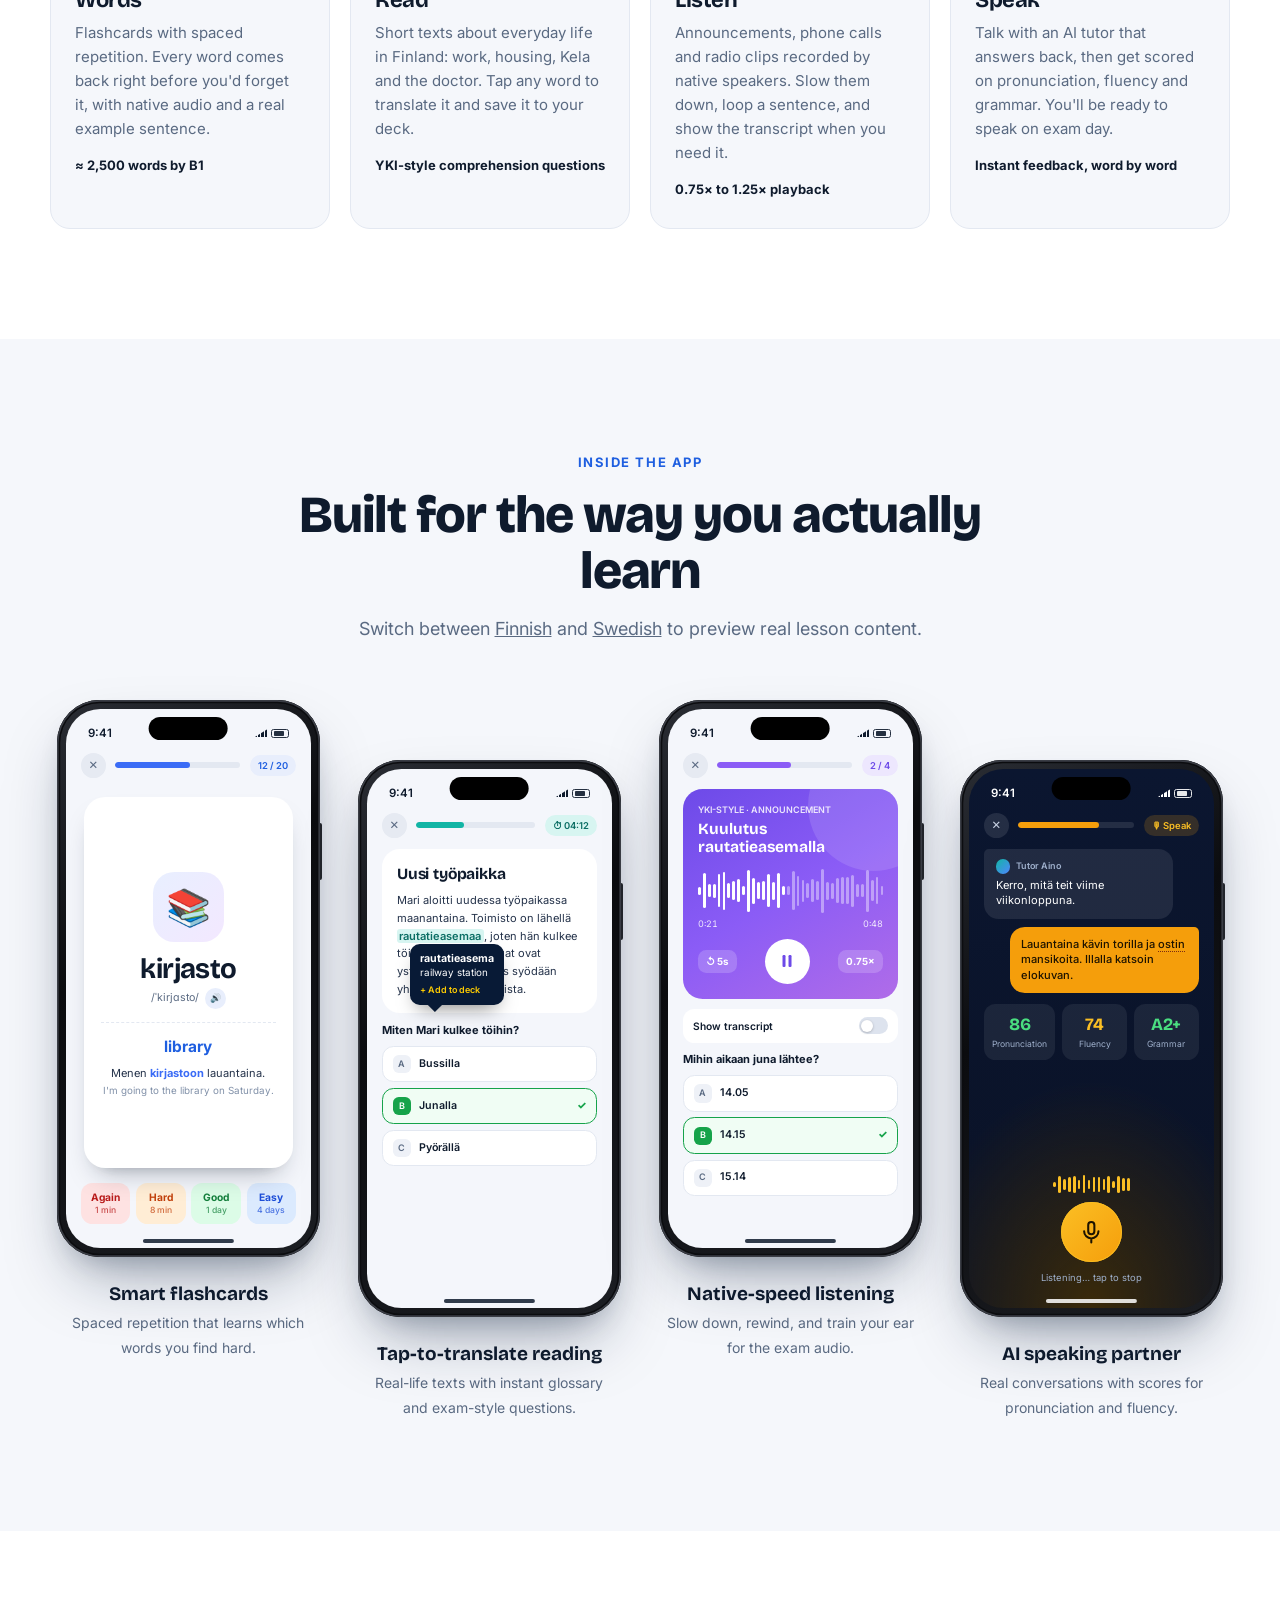
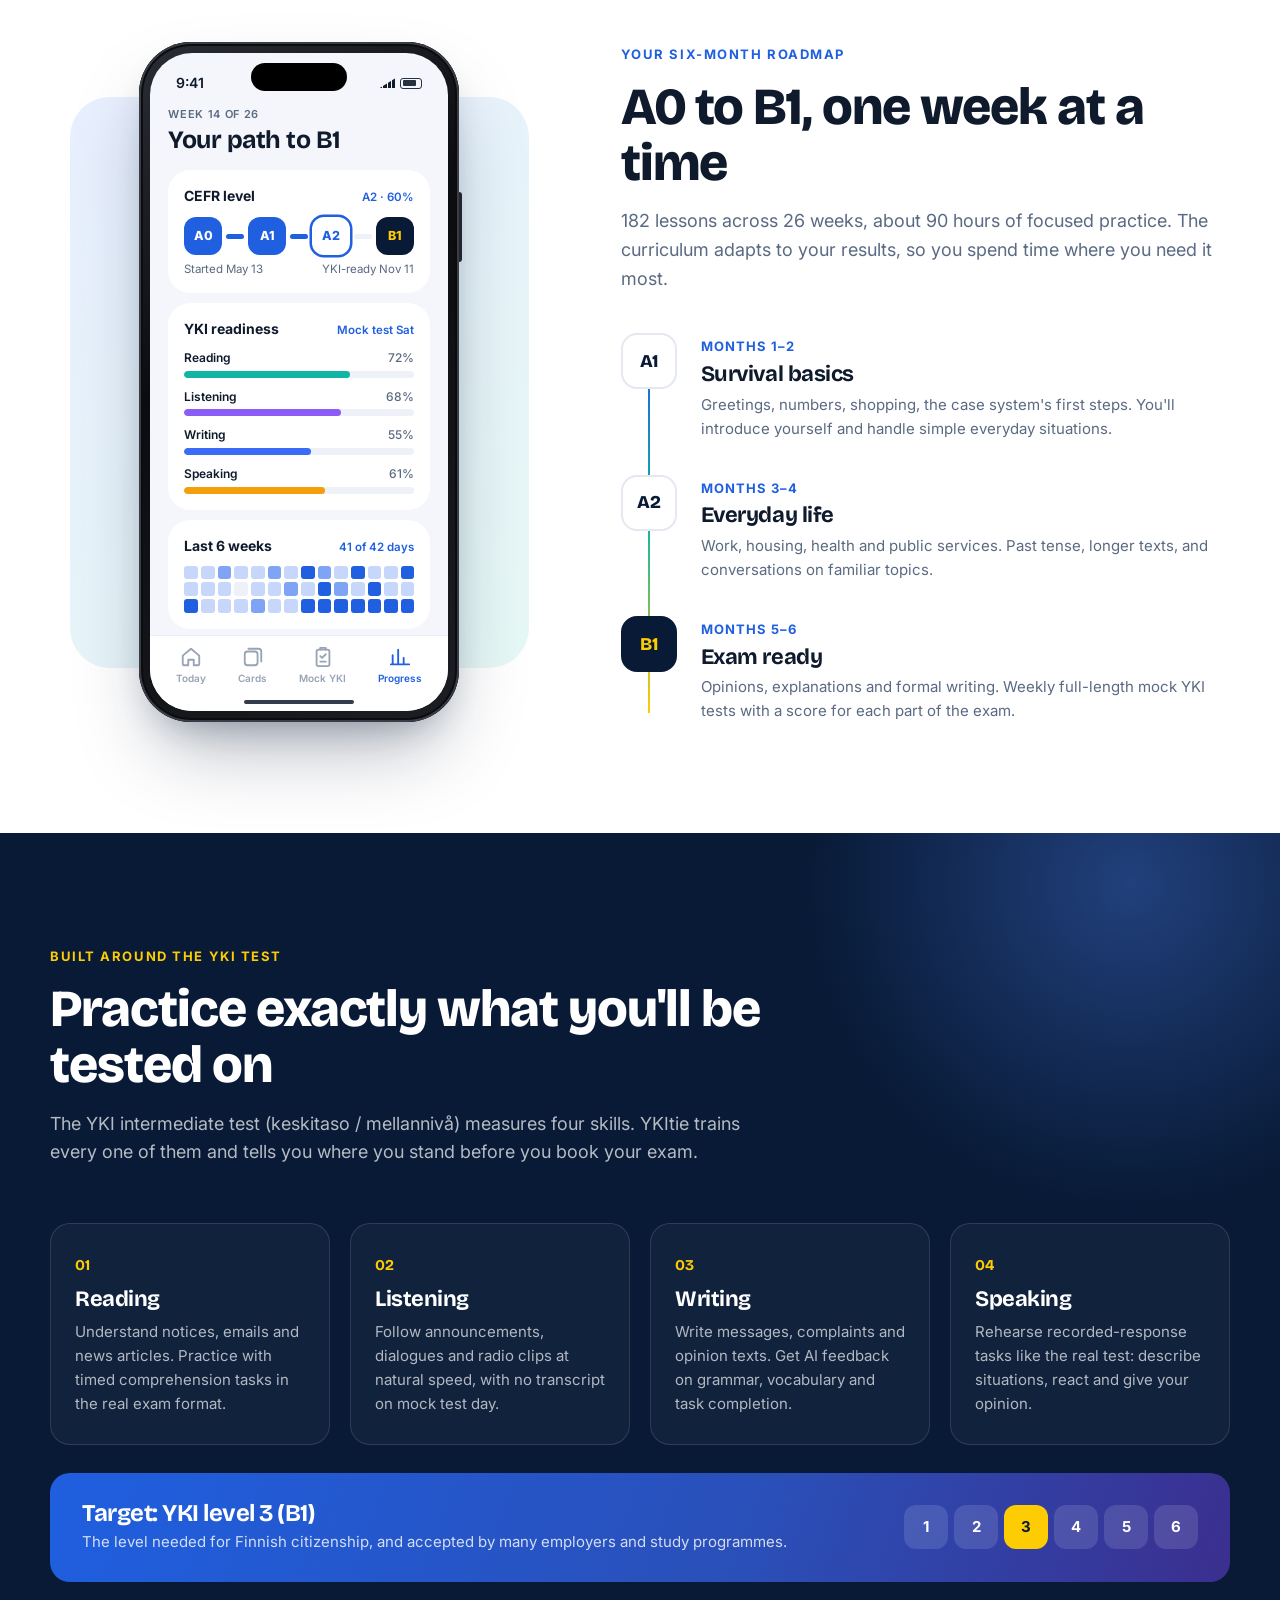
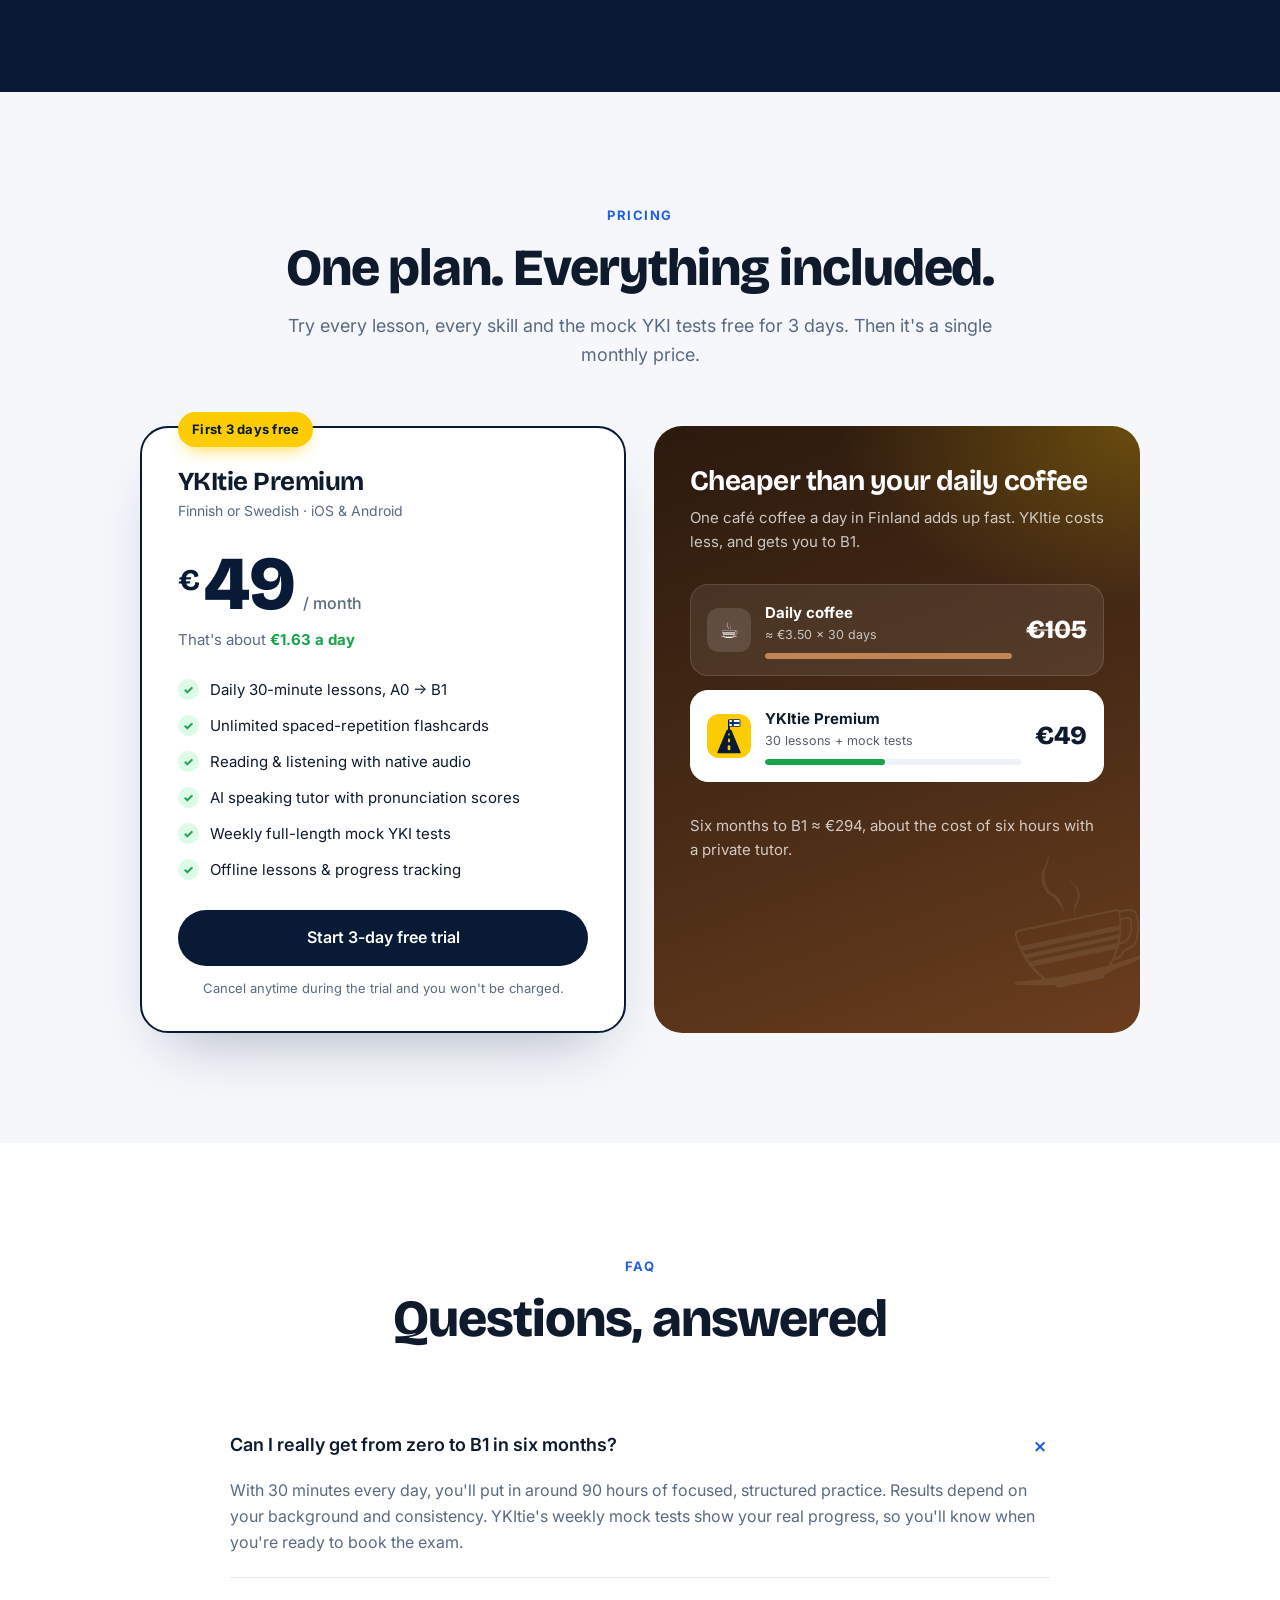
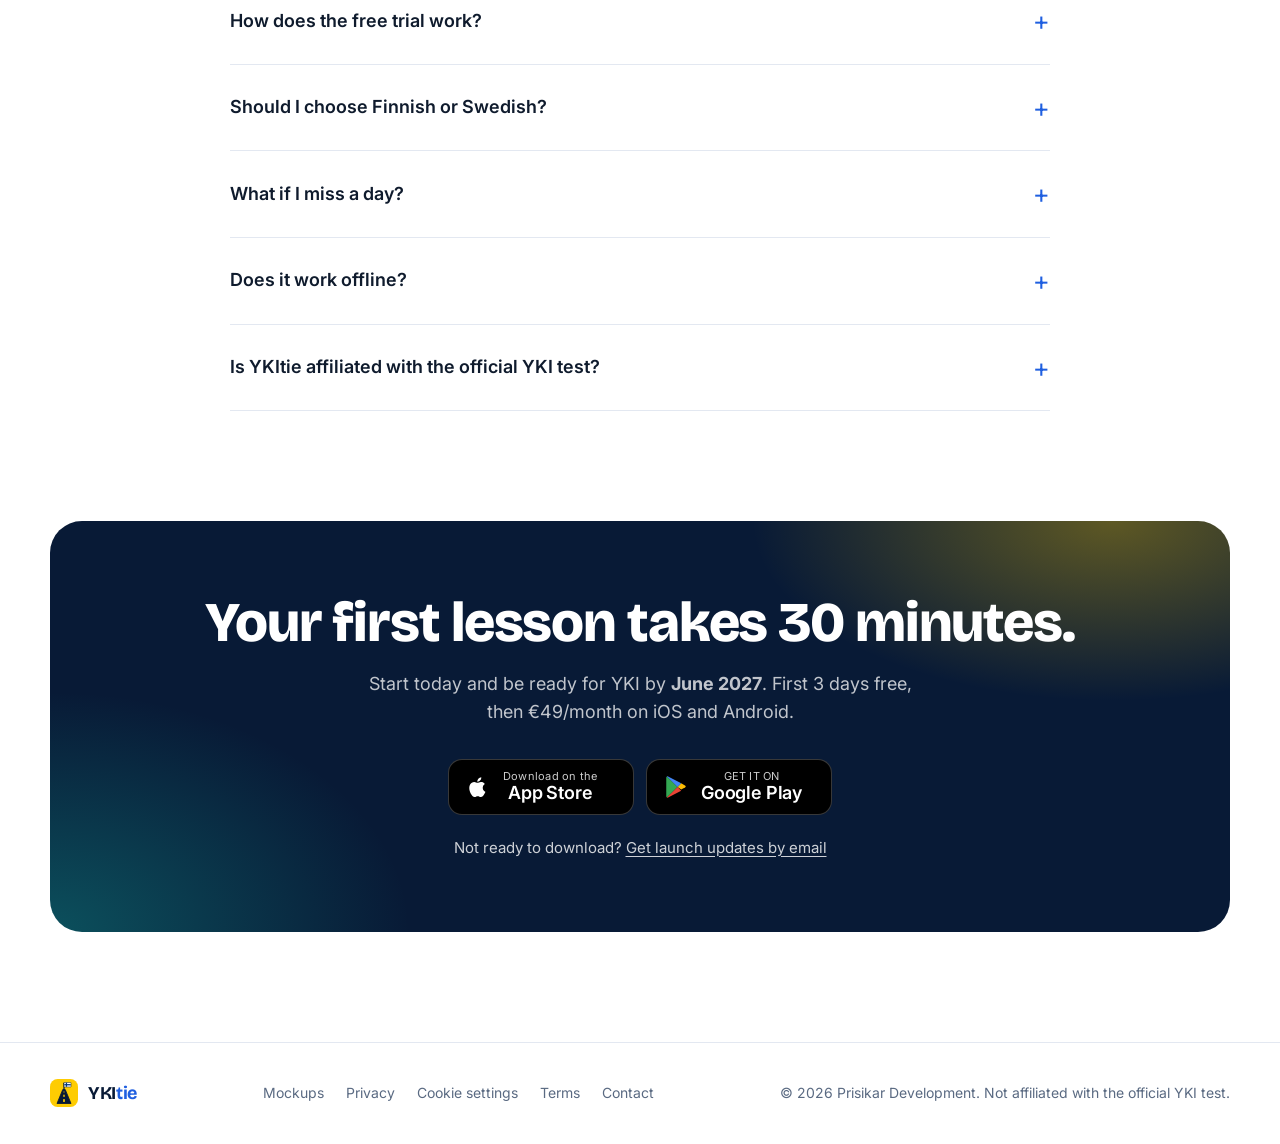
==== commit 337d3397: "Add Google Tag Manager with Consent Mode v2 and cookie banner GTM-MH88VLHT on index and privacy page" ====
--- a/index.html
+++ b/index.html
@@ -12,12 +12,31 @@
   <meta property="og:type" content="website">
   <meta name="theme-color" content="#081a36">
   <link rel="icon" href="assets/favicon.svg?v=2" type="image/svg+xml">
+  <!-- Google Tag Manager with Consent Mode v2: nothing is stored until the visitor accepts -->
+  <script>
+    window.dataLayer = window.dataLayer || [];
+    function gtag(){dataLayer.push(arguments);}
+    (function () {
+      var c = null; try { c = localStorage.getItem("ykitie-consent"); } catch (e) {}
+      gtag("consent", "default", {
+        ad_storage: "denied", ad_user_data: "denied", ad_personalization: "denied",
+        analytics_storage: c === "granted" ? "granted" : "denied",
+        wait_for_update: 500
+      });
+    })();
+    gtag("js", new Date());
+    dataLayer.push({ "gtm.start": new Date().getTime(), event: "gtm.js" });
+  </script>
+  <script async src="https://www.googletagmanager.com/gtm.js?id=GTM-MH88VLHT"></script>
+  <!-- End Google Tag Manager -->
   <link rel="preconnect" href="https://fonts.googleapis.com">
   <link rel="preconnect" href="https://fonts.gstatic.com" crossorigin>
   <link href="https://fonts.googleapis.com/css2?family=Bricolage+Grotesque:opsz,wght@12..96,600;12..96,700;12..96,800&family=Inter:wght@400;500;600;700&display=swap" rel="stylesheet">
-  <link rel="stylesheet" href="assets/styles.css?v=2026111220295">
+  <link rel="stylesheet" href="assets/styles.css?v=202611122308">
 </head>
 <body>
+<!-- Google Tag Manager (noscript) -->
+<noscript><iframe src="https://www.googletagmanager.com/ns.html?id=GTM-MH88VLHT" height="0" width="0" style="display:none;visibility:hidden"></iframe></noscript>
 
 <!-- Icon sprite -->
 <svg width="0" height="0" style="position:absolute" aria-hidden="true">
@@ -514,8 +533,9 @@
     <nav>
       <a href="mockups.html">Mockups</a>
       <a href="privacy.html">Privacy</a>
+      <a href="#" data-cookie-settings>Cookie settings</a>
       <a href="#">Terms</a>
-      <a href="#">Contact</a>
+      <a href="mailto:info@ykitie.com">Contact</a>
     </nav>
     <span>© <span id="year">2026</span> Prisikar Development. Not affiliated with the official YKI test.</span>
   </div>
@@ -561,6 +581,14 @@
   </div>
 </dialog>
 <div class="toast" role="status" aria-live="polite"></div>
-<script src="assets/app.js?v=2026111220295"></script>
+<script src="assets/app.js?v=202611122308"></script>
+<div class="consent" id="consent" role="dialog" aria-live="polite" aria-label="Cookie consent" hidden>
+  <p>We'd like to use Google Analytics cookies to understand how visitors use this site. No ads, no selling data. <a href="privacy.html#cookies">Learn more</a></p>
+  <div class="consent-actions">
+    <button type="button" class="consent-btn ghost" data-consent="denied">Decline</button>
+    <button type="button" class="consent-btn" data-consent="granted">Accept</button>
+  </div>
+</div>
+<script src="assets/consent.js?v=202611122308"></script>
 </body>
 </html>
--- a/assets/styles.css
+++ b/assets/styles.css
@@ -342,6 +342,29 @@
 .notify-link:hover { color: #fff; }
 .notify-link u { text-underline-offset: 3px; }
 @media (max-width: 640px) { .wl-body { padding: 32px 22px 24px; } .waitlist h2 { font-size: 24px; } }
+
+/* Cookie consent banner */
+.consent {
+  position: fixed; z-index: 90; left: 50%; bottom: 20px; transform: translate(-50%, 24px); opacity: 0;
+  width: min(720px, calc(100% - 32px));
+  display: flex; align-items: center; gap: 18px; padding: 16px 18px 16px 22px;
+  background: #fff; color: var(--ink); border-radius: 18px; border: 1px solid var(--line);
+  box-shadow: 0 24px 48px -16px rgba(8, 26, 54, .35);
+  transition: opacity .3s, transform .3s;
+}
+.consent.show { opacity: 1; transform: translate(-50%, 0); }
+.consent p { font-size: 14px; color: #2b3a52; flex: 1; }
+.consent a { color: var(--blue); text-decoration: underline; }
+.consent-actions { display: flex; gap: 8px; flex: none; }
+.consent-btn {
+  font: 600 14px var(--font-body); padding: 10px 18px; border-radius: 999px; cursor: pointer;
+  border: 1.5px solid var(--navy); background: var(--navy); color: #fff;
+}
+.consent-btn.ghost { background: #fff; color: var(--navy); }
+@media (max-width: 640px) {
+  .consent { flex-direction: column; align-items: stretch; gap: 12px; bottom: 12px; padding: 16px; }
+  .consent-actions .consent-btn { flex: 1; }
+}
 
 /* Toast */
 .toast {
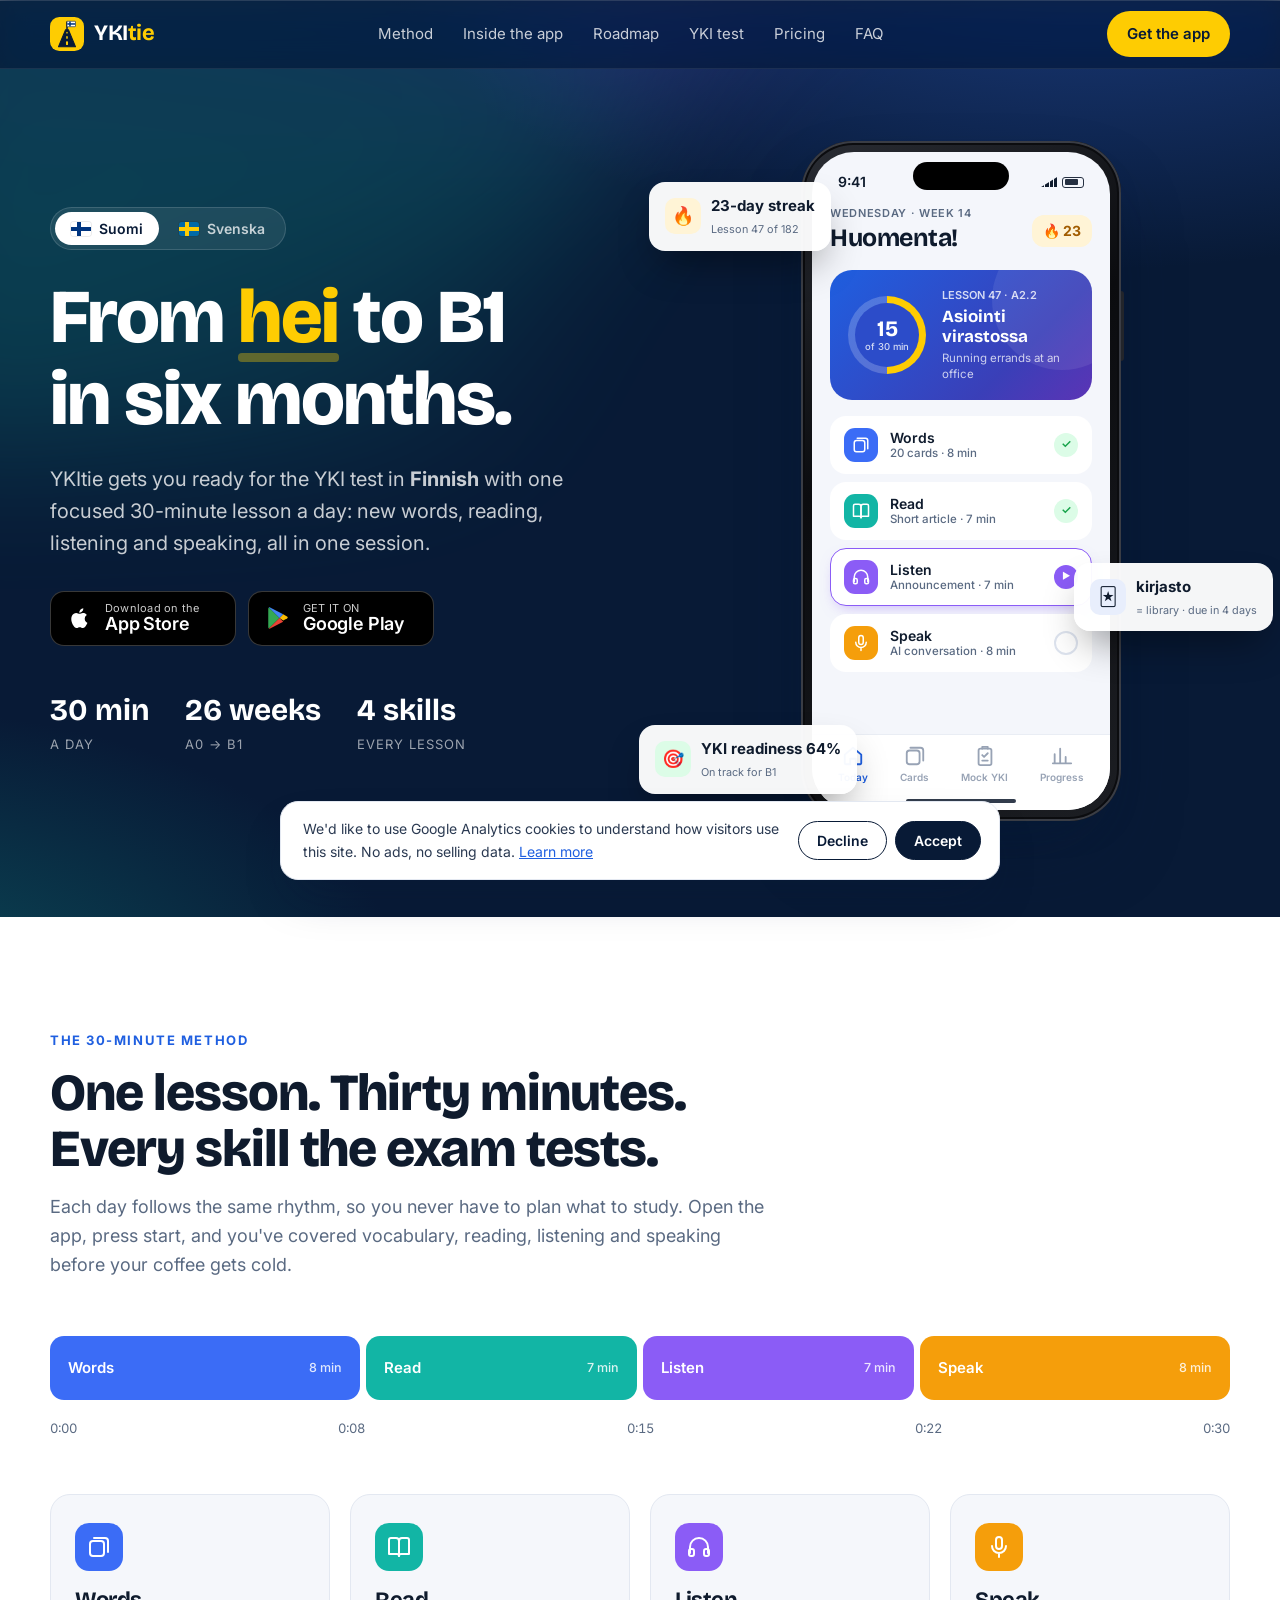
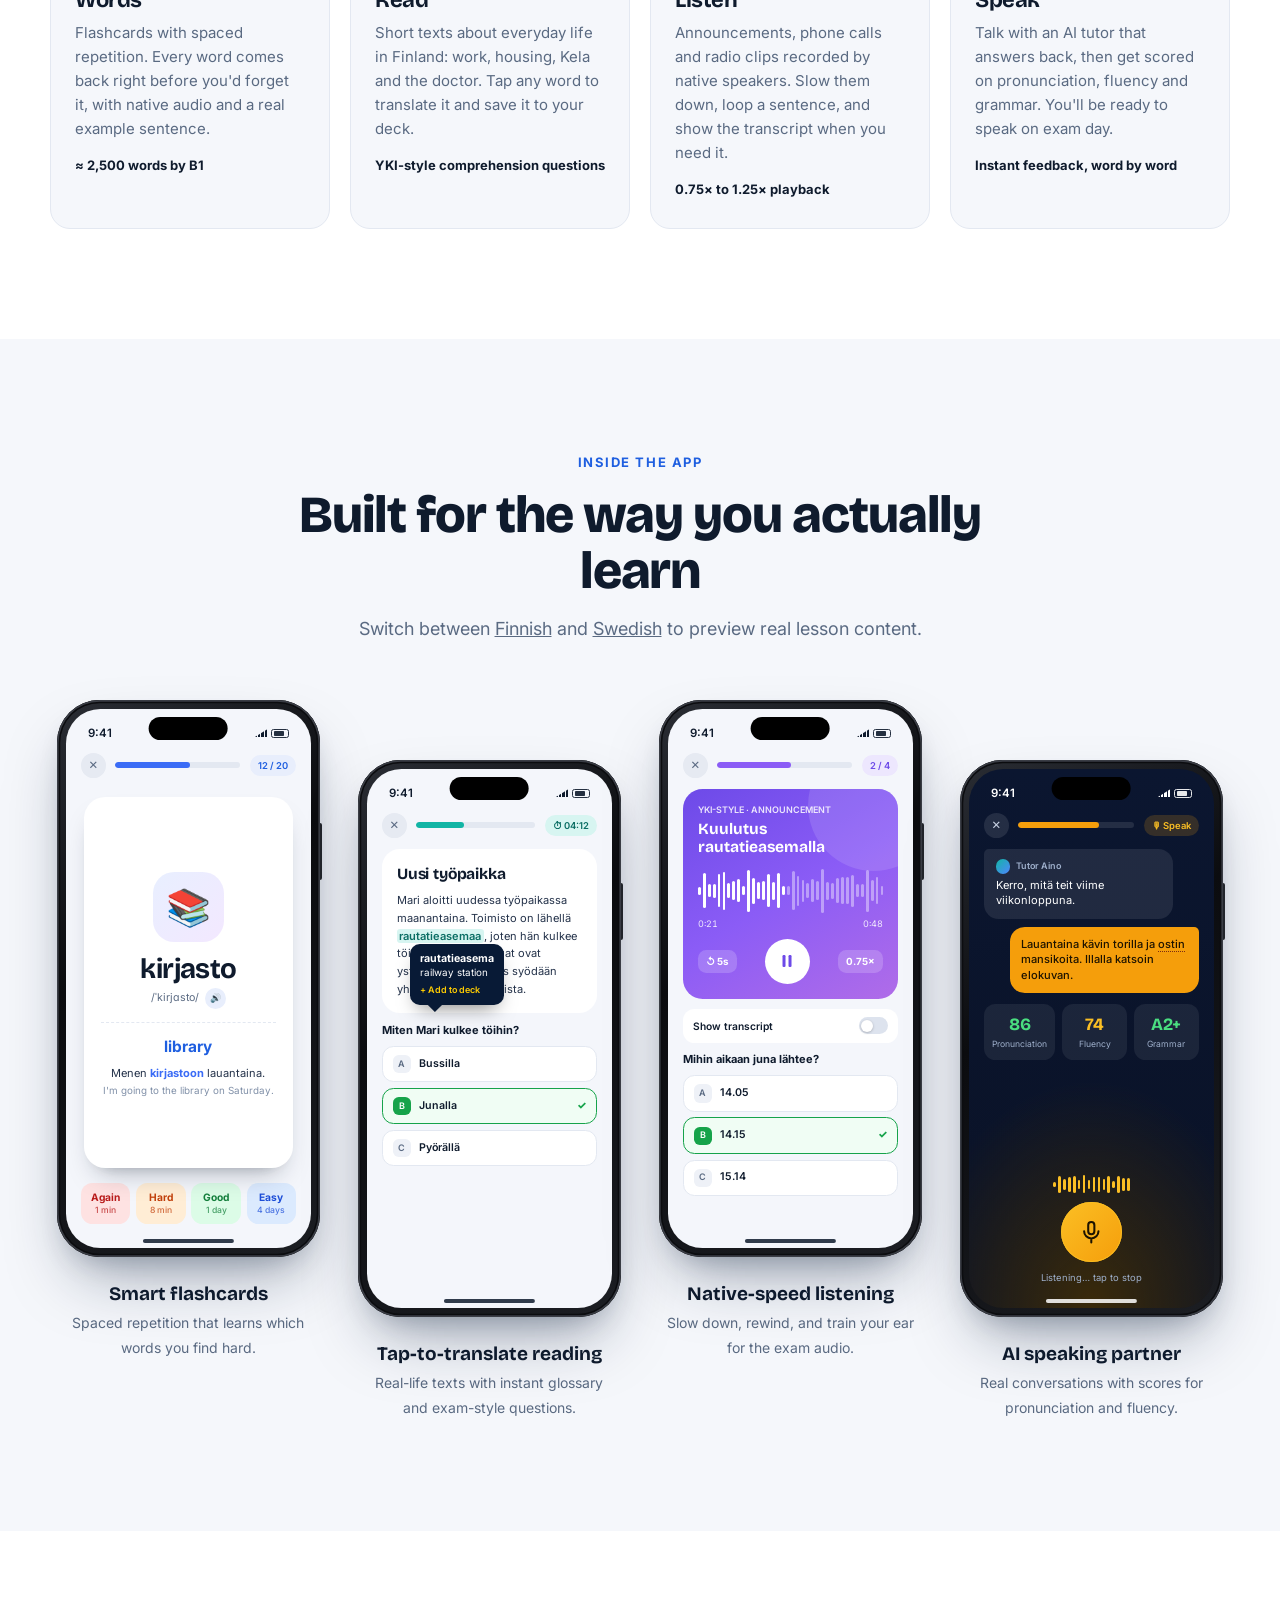
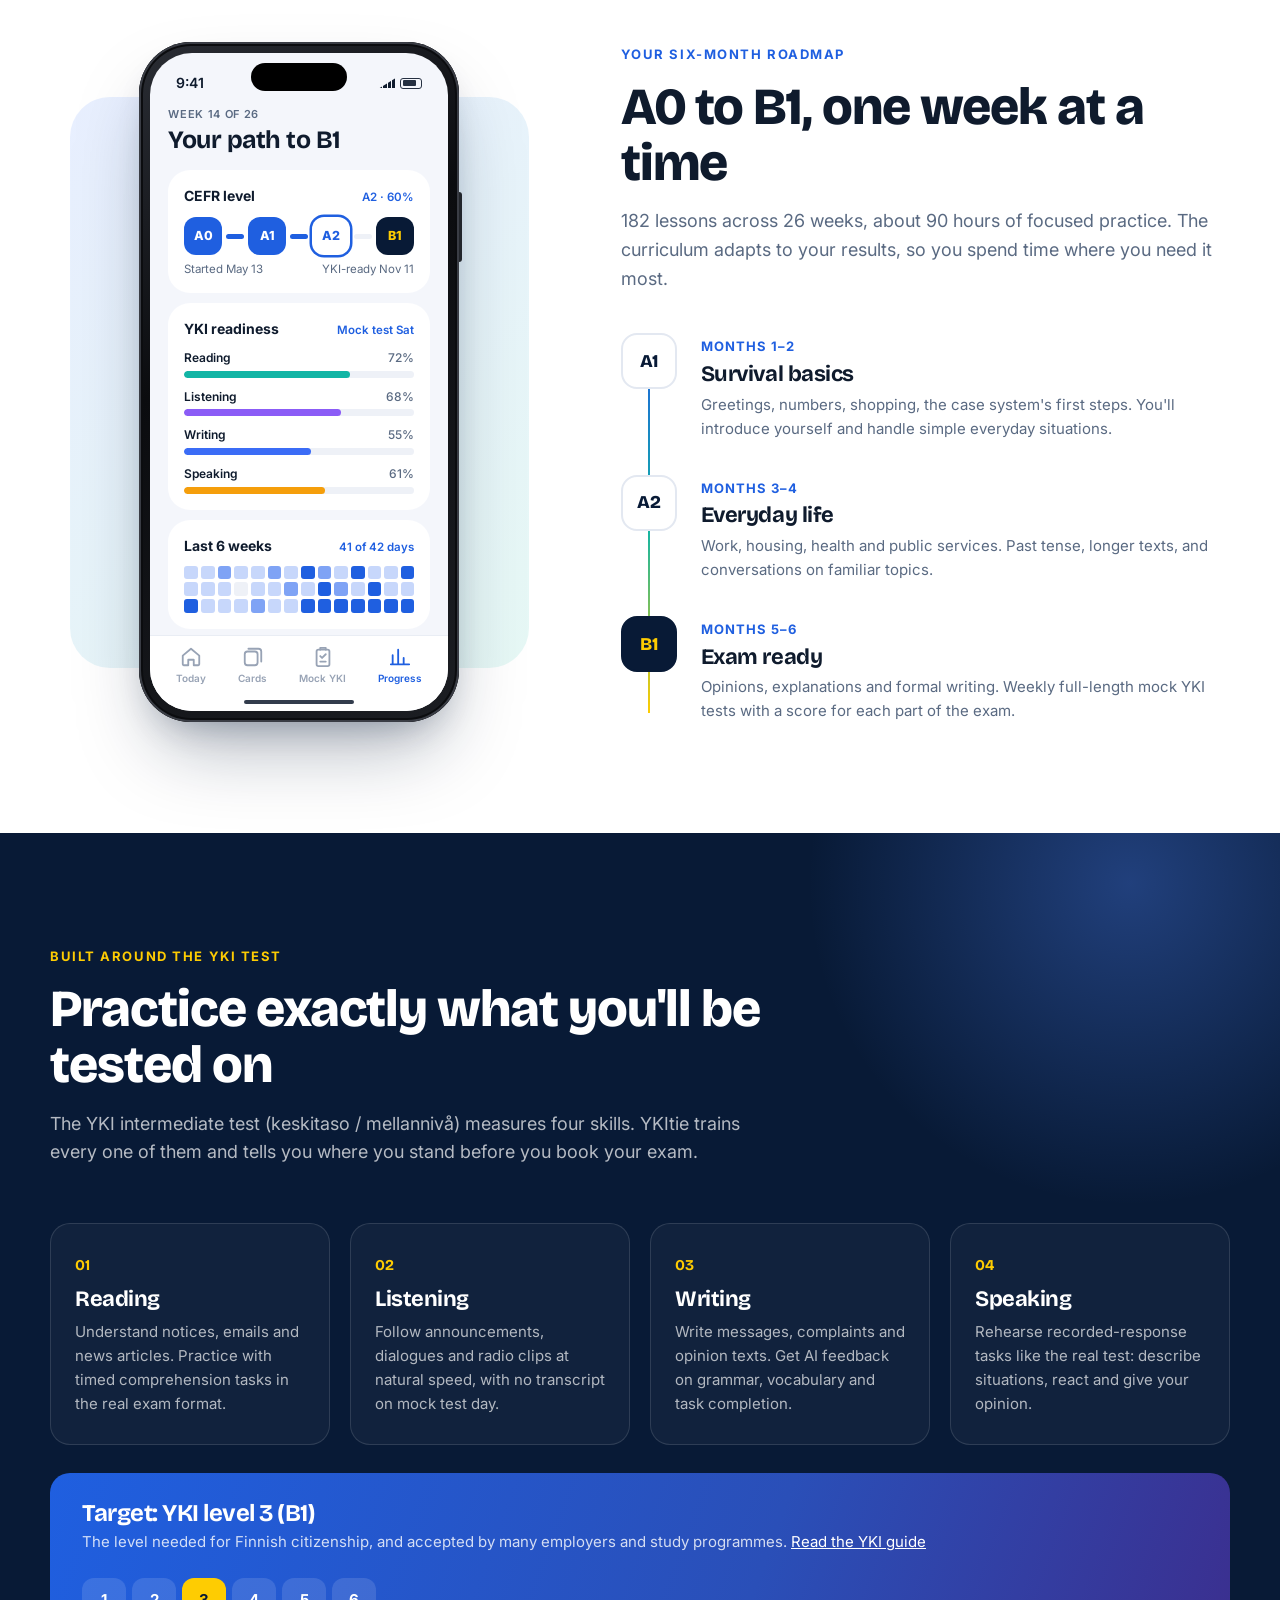
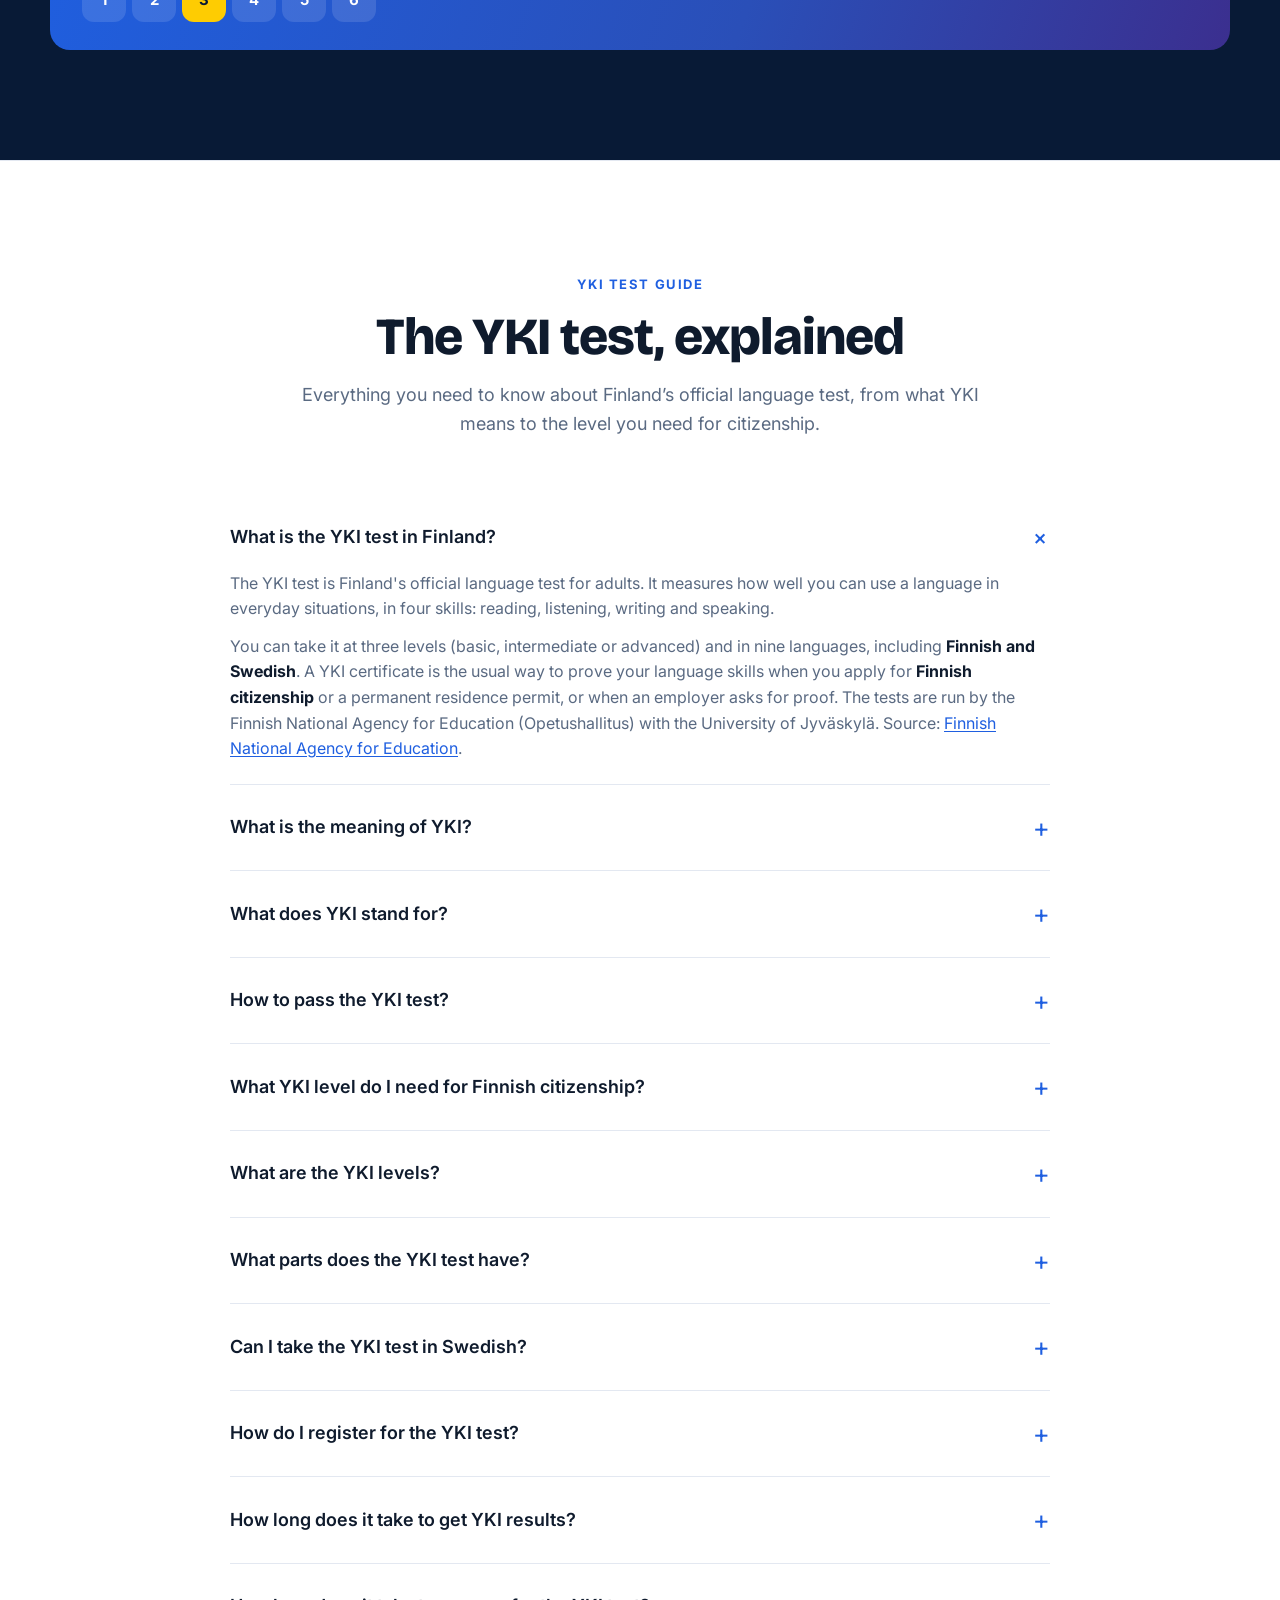
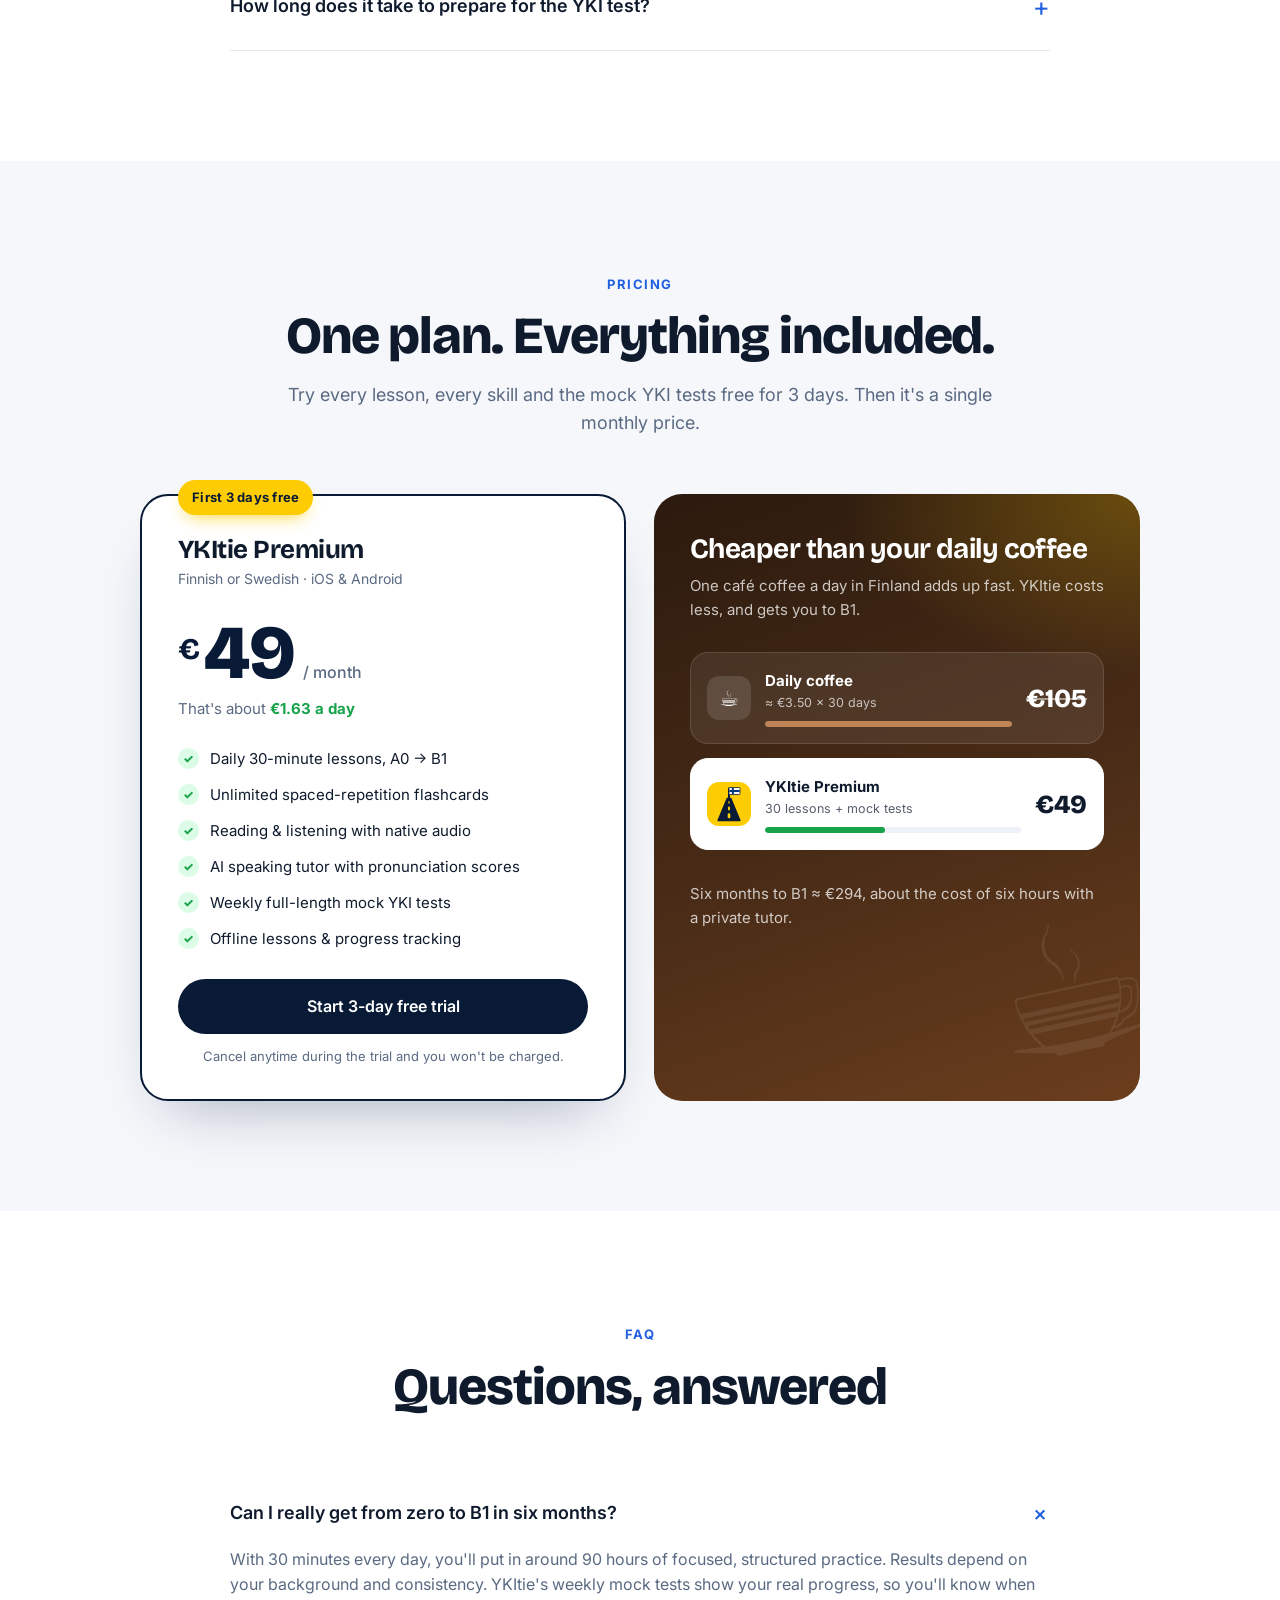
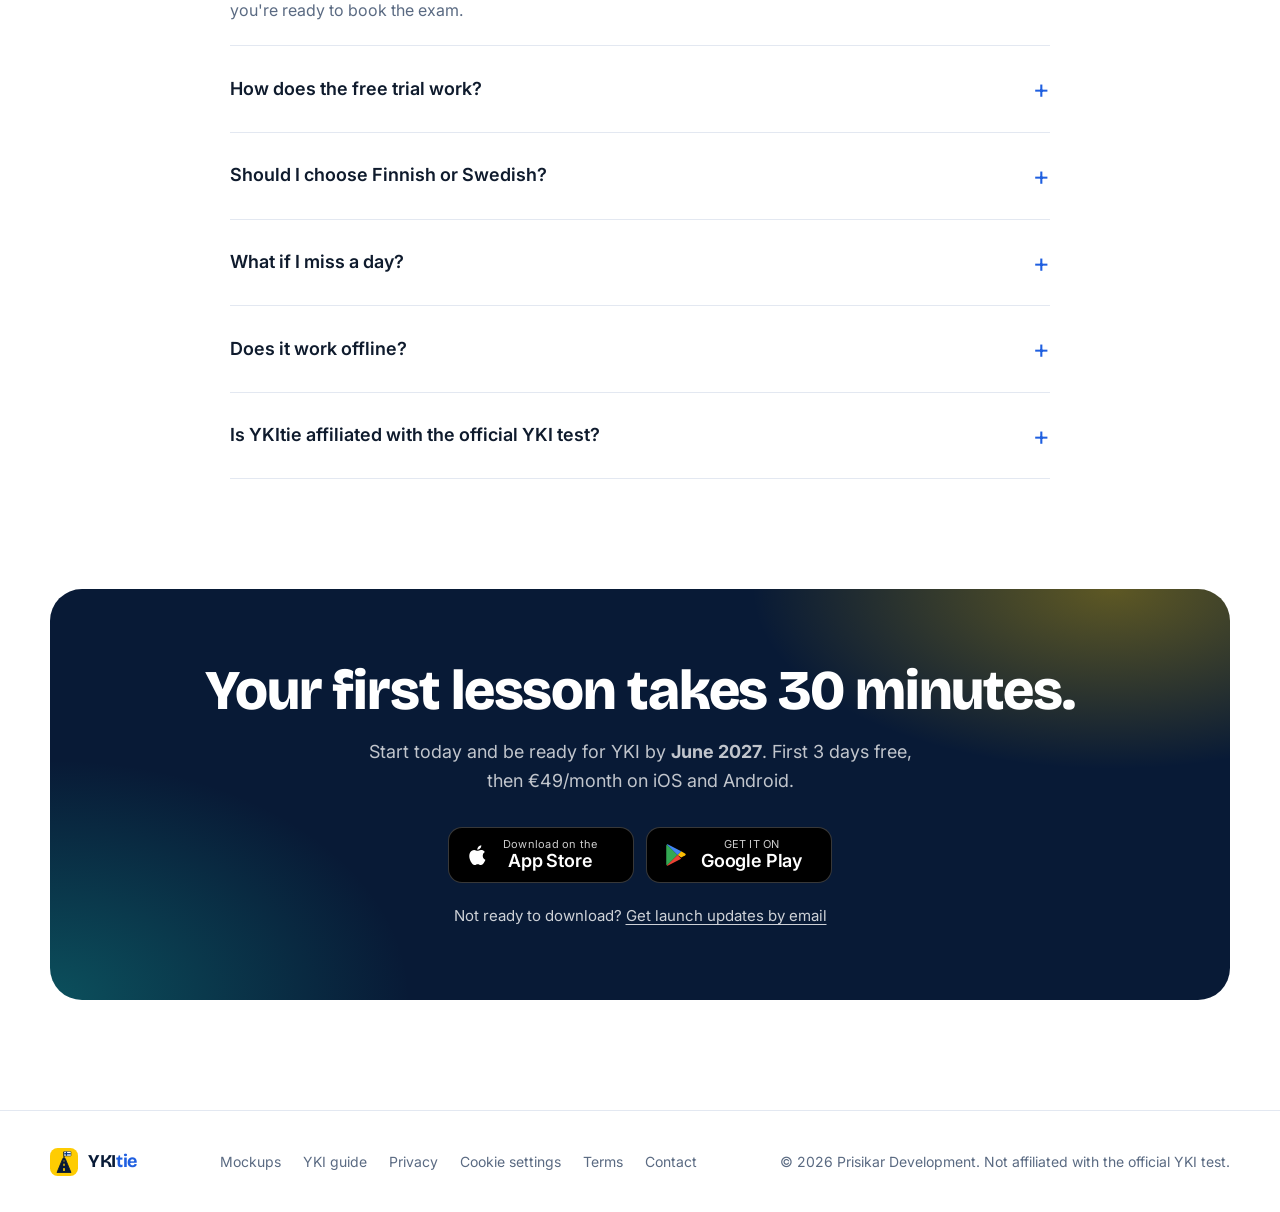
==== commit 024f8d29: "Add 'The YKI test, explained' Q&A section Eleven questions about the YKI test (meaning, what it stan" ====
--- a/index.html
+++ b/index.html
@@ -32,7 +32,103 @@
   <link rel="preconnect" href="https://fonts.googleapis.com">
   <link rel="preconnect" href="https://fonts.gstatic.com" crossorigin>
   <link href="https://fonts.googleapis.com/css2?family=Bricolage+Grotesque:opsz,wght@12..96,600;12..96,700;12..96,800&family=Inter:wght@400;500;600;700&display=swap" rel="stylesheet">
-  <link rel="stylesheet" href="assets/styles.css?v=202611122308">
+  <link rel="stylesheet" href="assets/styles.css?v=202611160814">
+  <script type="application/ld+json" id="yki-faq-jsonld">
+{
+  "@context": "https://schema.org",
+  "@type": "FAQPage",
+  "mainEntity": [
+    {
+      "@type": "Question",
+      "name": "What is the YKI test in Finland?",
+      "acceptedAnswer": {
+        "@type": "Answer",
+        "text": "<p>The YKI test is Finland's official language test for adults. It measures how well you can use a language in everyday situations, in four skills: reading, listening, writing and speaking.</p><p>You can take it at three levels (basic, intermediate or advanced) and in nine languages, including <strong>Finnish and Swedish</strong>. A YKI certificate is the usual way to prove your language skills when you apply for <strong>Finnish citizenship</strong> or a permanent residence permit, or when an employer asks for proof. The tests are run by the Finnish National Agency for Education (Opetushallitus) with the University of Jyväskylä. Source: <a href=\"https://www.oph.fi/en/national-certificates-language-proficiency-yki\">Finnish National Agency for Education</a>.</p>"
+      }
+    },
+    {
+      "@type": "Question",
+      "name": "What is the meaning of YKI?",
+      "acceptedAnswer": {
+        "@type": "Answer",
+        "text": "<p>YKI is short for <em>yleiset kielitutkinnot</em>, Finnish for “general language examinations”. In everyday use, “YKI” simply means Finland's national language test, and a <em>YKI-todistus</em> (YKI certificate) is the certificate you get after taking it.</p>"
+      }
+    },
+    {
+      "@type": "Question",
+      "name": "What does YKI stand for?",
+      "acceptedAnswer": {
+        "@type": "Answer",
+        "text": "<p>YKI stands for <strong>Yleiset kielitutkinnot</strong>. In Swedish the tests are called <strong>Allmänna språkexamina</strong>, and the official English name is <strong>National Certificates of Language Proficiency</strong>.</p>"
+      }
+    },
+    {
+      "@type": "Question",
+      "name": "How to pass the YKI test?",
+      "acceptedAnswer": {
+        "@type": "Answer",
+        "text": "<ul><li><strong>Choose the right level.</strong> Most people, including citizenship applicants, take the intermediate test (levels 3–4).</li><li><strong>Train all four skills.</strong> Reading, listening, writing and speaking are each assessed separately, so one weak skill can hold back your result.</li><li><strong>Learn the task types.</strong> Get to know the kinds of tasks in the test before exam day so nothing surprises you.</li><li><strong>Build vocabulary every day.</strong> Short daily reviews with spaced repetition work better than cramming.</li><li><strong>Speak out loud.</strong> Practise answering spoken prompts within a time limit, not just reading silently.</li><li><strong>Take mock tests.</strong> Timed practice tests show where you stand and build confidence.</li></ul><p>YKItie is built around exactly this: one 30-minute lesson a day covering all four skills, plus weekly mock YKI tests.</p>"
+      }
+    },
+    {
+      "@type": "Question",
+      "name": "What YKI level do I need for Finnish citizenship?",
+      "acceptedAnswer": {
+        "@type": "Answer",
+        "text": "<p>You need a YKI certificate in <strong>Finnish or Swedish at level 3 (intermediate) or higher</strong>, as proof of your written and spoken language skills. You must have the certificate before you submit your citizenship application. Rules can change, so always check the current requirements on <a href=\"https://migri.fi/en/language-skills\">Migri’s language skills page</a>.</p>"
+      }
+    },
+    {
+      "@type": "Question",
+      "name": "What are the YKI levels?",
+      "acceptedAnswer": {
+        "@type": "Answer",
+        "text": "<p>YKI uses a scale from 1 to 6, grouped into three test levels. They correspond roughly to the European CEFR scale:</p><table><thead><tr><th>Test level</th><th>YKI levels</th><th>≈ CEFR</th></tr></thead><tbody><tr><td>Basic (perustaso)</td><td>1–2</td><td>A1–A2</td></tr><tr><td>Intermediate (keskitaso)</td><td>3–4</td><td>B1–B2</td></tr><tr><td>Advanced (ylin taso)</td><td>5–6</td><td>C1–C2</td></tr></tbody></table><p>You choose the test level when you register, and each of the four skills gets its own result.</p>"
+      }
+    },
+    {
+      "@type": "Question",
+      "name": "What parts does the YKI test have?",
+      "acceptedAnswer": {
+        "@type": "Answer",
+        "text": "<p>Every YKI test has four subtests: <strong>reading comprehension, listening comprehension, writing and speaking</strong>. You get a separate assessment for each one.</p>"
+      }
+    },
+    {
+      "@type": "Question",
+      "name": "Can I take the YKI test in Swedish?",
+      "acceptedAnswer": {
+        "@type": "Answer",
+        "text": "<p>Yes. Swedish is one of Finland's two official languages, and a Swedish YKI certificate at level 3 or higher counts for citizenship just like a Finnish one. YKItie has a full Swedish track as well as a Finnish one, and you can switch at any time.</p>"
+      }
+    },
+    {
+      "@type": "Question",
+      "name": "How do I register for the YKI test?",
+      "acceptedAnswer": {
+        "@type": "Answer",
+        "text": "<p>You register online through the <a href=\"https://yki.opintopolku.fi/\">YKI registration service</a>. Tests are held at test centres around Finland several times a year, and places can fill up quickly, so register as soon as registration opens. After registering, you'll get instructions for reaching your test centre. For questions, the YKI helpdesk is at yki-info@jyu.fi.</p>"
+      }
+    },
+    {
+      "@type": "Question",
+      "name": "How long does it take to get YKI results?",
+      "acceptedAnswer": {
+        "@type": "Answer",
+        "text": "<p>Assessment takes approximately two months. When it's done, you receive an electronic or paper certificate.</p>"
+      }
+    },
+    {
+      "@type": "Question",
+      "name": "How long does it take to prepare for the YKI test?",
+      "acceptedAnswer": {
+        "@type": "Answer",
+        "text": "<p>It depends on your starting level and how regularly you practise. YKItie's plan takes a complete beginner to the intermediate target in 26 weeks with 30 minutes a day, which is about 90 hours of focused practice. Regular mock tests show when you're ready to book the exam.</p>"
+      }
+    }
+  ]
+}
+  </script>
 </head>
 <body>
 <!-- Google Tag Manager (noscript) -->
@@ -411,9 +507,66 @@
     <div class="yki-band reveal">
       <div>
         <h3>Target: YKI level 3 (B1)</h3>
-        <p>The level needed for Finnish citizenship, and accepted by many employers and study programmes.</p>
+        <p>The level needed for Finnish citizenship, and accepted by many employers and study programmes. <a href="#yki-guide" style="color:#fff;text-decoration:underline">Read the YKI guide</a></p>
       </div>
       <div class="levels" aria-label="YKI levels 1 to 6"><span>1</span><span>2</span><span class="target">3</span><span>4</span><span>5</span><span>6</span></div>
+    </div>
+  </div>
+</section>
+
+<!-- ============================== YKI GUIDE ============================== -->
+<section class="guide" id="yki-guide">
+  <div class="container">
+    <div class="section-head center reveal">
+      <span class="eyebrow-tag">YKI test guide</span>
+      <h2>The YKI test, explained</h2>
+      <p>Everything you need to know about Finland’s official language test, from what YKI means to the level you need for citizenship.</p>
+    </div>
+    <div class="faq-list guide-list">
+      <details class="reveal" open>
+        <summary>What is the YKI test in Finland?</summary>
+        <div class="guide-answer"><p>The YKI test is Finland's official language test for adults. It measures how well you can use a language in everyday situations, in four skills: reading, listening, writing and speaking.</p><p>You can take it at three levels (basic, intermediate or advanced) and in nine languages, including <strong>Finnish and Swedish</strong>. A YKI certificate is the usual way to prove your language skills when you apply for <strong>Finnish citizenship</strong> or a permanent residence permit, or when an employer asks for proof. The tests are run by the Finnish National Agency for Education (Opetushallitus) with the University of Jyväskylä. Source: <a href="https://www.oph.fi/en/national-certificates-language-proficiency-yki" target="_blank" rel="noopener">Finnish National Agency for Education</a>.</p></div>
+      </details>
+      <details class="reveal">
+        <summary>What is the meaning of YKI?</summary>
+        <div class="guide-answer"><p>YKI is short for <em>yleiset kielitutkinnot</em>, Finnish for “general language examinations”. In everyday use, “YKI” simply means Finland's national language test, and a <em>YKI-todistus</em> (YKI certificate) is the certificate you get after taking it.</p></div>
+      </details>
+      <details class="reveal">
+        <summary>What does YKI stand for?</summary>
+        <div class="guide-answer"><p>YKI stands for <strong>Yleiset kielitutkinnot</strong>. In Swedish the tests are called <strong>Allmänna språkexamina</strong>, and the official English name is <strong>National Certificates of Language Proficiency</strong>.</p></div>
+      </details>
+      <details class="reveal">
+        <summary>How to pass the YKI test?</summary>
+        <div class="guide-answer"><ul><li><strong>Choose the right level.</strong> Most people, including citizenship applicants, take the intermediate test (levels 3–4).</li><li><strong>Train all four skills.</strong> Reading, listening, writing and speaking are each assessed separately, so one weak skill can hold back your result.</li><li><strong>Learn the task types.</strong> Get to know the kinds of tasks in the test before exam day so nothing surprises you.</li><li><strong>Build vocabulary every day.</strong> Short daily reviews with spaced repetition work better than cramming.</li><li><strong>Speak out loud.</strong> Practise answering spoken prompts within a time limit, not just reading silently.</li><li><strong>Take mock tests.</strong> Timed practice tests show where you stand and build confidence.</li></ul><p>YKItie is built around exactly this: one 30-minute lesson a day covering all four skills, plus weekly mock YKI tests.</p></div>
+      </details>
+      <details class="reveal">
+        <summary>What YKI level do I need for Finnish citizenship?</summary>
+        <div class="guide-answer"><p>You need a YKI certificate in <strong>Finnish or Swedish at level 3 (intermediate) or higher</strong>, as proof of your written and spoken language skills. You must have the certificate before you submit your citizenship application. Rules can change, so always check the current requirements on <a href="https://migri.fi/en/language-skills" target="_blank" rel="noopener">Migri’s language skills page</a>.</p></div>
+      </details>
+      <details class="reveal">
+        <summary>What are the YKI levels?</summary>
+        <div class="guide-answer"><p>YKI uses a scale from 1 to 6, grouped into three test levels. They correspond roughly to the European CEFR scale:</p><table class="guide-table"><thead><tr><th>Test level</th><th>YKI levels</th><th>≈ CEFR</th></tr></thead><tbody><tr><td>Basic (perustaso)</td><td>1–2</td><td>A1–A2</td></tr><tr><td>Intermediate (keskitaso)</td><td>3–4</td><td>B1–B2</td></tr><tr><td>Advanced (ylin taso)</td><td>5–6</td><td>C1–C2</td></tr></tbody></table><p>You choose the test level when you register, and each of the four skills gets its own result.</p></div>
+      </details>
+      <details class="reveal">
+        <summary>What parts does the YKI test have?</summary>
+        <div class="guide-answer"><p>Every YKI test has four subtests: <strong>reading comprehension, listening comprehension, writing and speaking</strong>. You get a separate assessment for each one.</p></div>
+      </details>
+      <details class="reveal">
+        <summary>Can I take the YKI test in Swedish?</summary>
+        <div class="guide-answer"><p>Yes. Swedish is one of Finland's two official languages, and a Swedish YKI certificate at level 3 or higher counts for citizenship just like a Finnish one. YKItie has a full Swedish track as well as a Finnish one, and you can switch at any time.</p></div>
+      </details>
+      <details class="reveal">
+        <summary>How do I register for the YKI test?</summary>
+        <div class="guide-answer"><p>You register online through the <a href="https://yki.opintopolku.fi/" target="_blank" rel="noopener">YKI registration service</a>. Tests are held at test centres around Finland several times a year, and places can fill up quickly, so register as soon as registration opens. After registering, you'll get instructions for reaching your test centre. For questions, the YKI helpdesk is at yki-info@jyu.fi.</p></div>
+      </details>
+      <details class="reveal">
+        <summary>How long does it take to get YKI results?</summary>
+        <div class="guide-answer"><p>Assessment takes approximately two months. When it's done, you receive an electronic or paper certificate.</p></div>
+      </details>
+      <details class="reveal">
+        <summary>How long does it take to prepare for the YKI test?</summary>
+        <div class="guide-answer"><p>It depends on your starting level and how regularly you practise. YKItie's plan takes a complete beginner to the intermediate target in 26 weeks with 30 minutes a day, which is about 90 hours of focused practice. Regular mock tests show when you're ready to book the exam.</p></div>
+      </details>
     </div>
   </div>
 </section>
@@ -532,6 +685,7 @@
     </a>
     <nav>
       <a href="mockups.html">Mockups</a>
+      <a href="#yki-guide">YKI guide</a>
       <a href="privacy.html">Privacy</a>
       <a href="#" data-cookie-settings>Cookie settings</a>
       <a href="#">Terms</a>
@@ -581,7 +735,7 @@
   </div>
 </dialog>
 <div class="toast" role="status" aria-live="polite"></div>
-<script src="assets/app.js?v=202611122308"></script>
+<script src="assets/app.js?v=202611160814"></script>
 <div class="consent" id="consent" role="dialog" aria-live="polite" aria-label="Cookie consent" hidden>
   <p>We'd like to use Google Analytics cookies to understand how visitors use this site. No ads, no selling data. <a href="privacy.html#cookies">Learn more</a></p>
   <div class="consent-actions">
@@ -589,6 +743,6 @@
     <button type="button" class="consent-btn" data-consent="granted">Accept</button>
   </div>
 </div>
-<script src="assets/consent.js?v=202611122308"></script>
+<script src="assets/consent.js?v=202611160814"></script>
 </body>
 </html>
--- a/assets/styles.css
+++ b/assets/styles.css
@@ -253,6 +253,20 @@
   font-weight: 700; background: rgba(255, 255, 255, .12); font-size: 15px;
 }
 .levels span.target { background: var(--yellow); color: var(--navy); }
+
+/* YKI guide */
+.guide { background: var(--white); border-top: 1px solid var(--line); }
+.guide-answer { color: var(--muted); }
+.guide-answer p { margin-top: 12px; }
+.guide-answer ul { margin: 12px 0 0; padding-left: 20px; }
+.guide-answer li { margin: 8px 0; }
+.guide-answer strong { color: var(--ink); }
+.guide-answer a { color: var(--blue); text-decoration: underline; text-underline-offset: 2px; }
+.guide-table { width: 100%; max-width: 520px; border-collapse: collapse; margin-top: 12px; font-size: 15px; }
+.guide-table th, .guide-table td { text-align: left; padding: 10px 12px; border-bottom: 1px solid var(--line); }
+.guide-table th { font-size: 12px; text-transform: uppercase; letter-spacing: .06em; color: var(--muted); }
+.guide-table td { color: var(--ink); }
+.guide-table tr:nth-child(2) td { background: #fff8db; font-weight: 600; }
 
 /* FAQ */
 .faq-list { max-width: 820px; margin-inline: auto; }
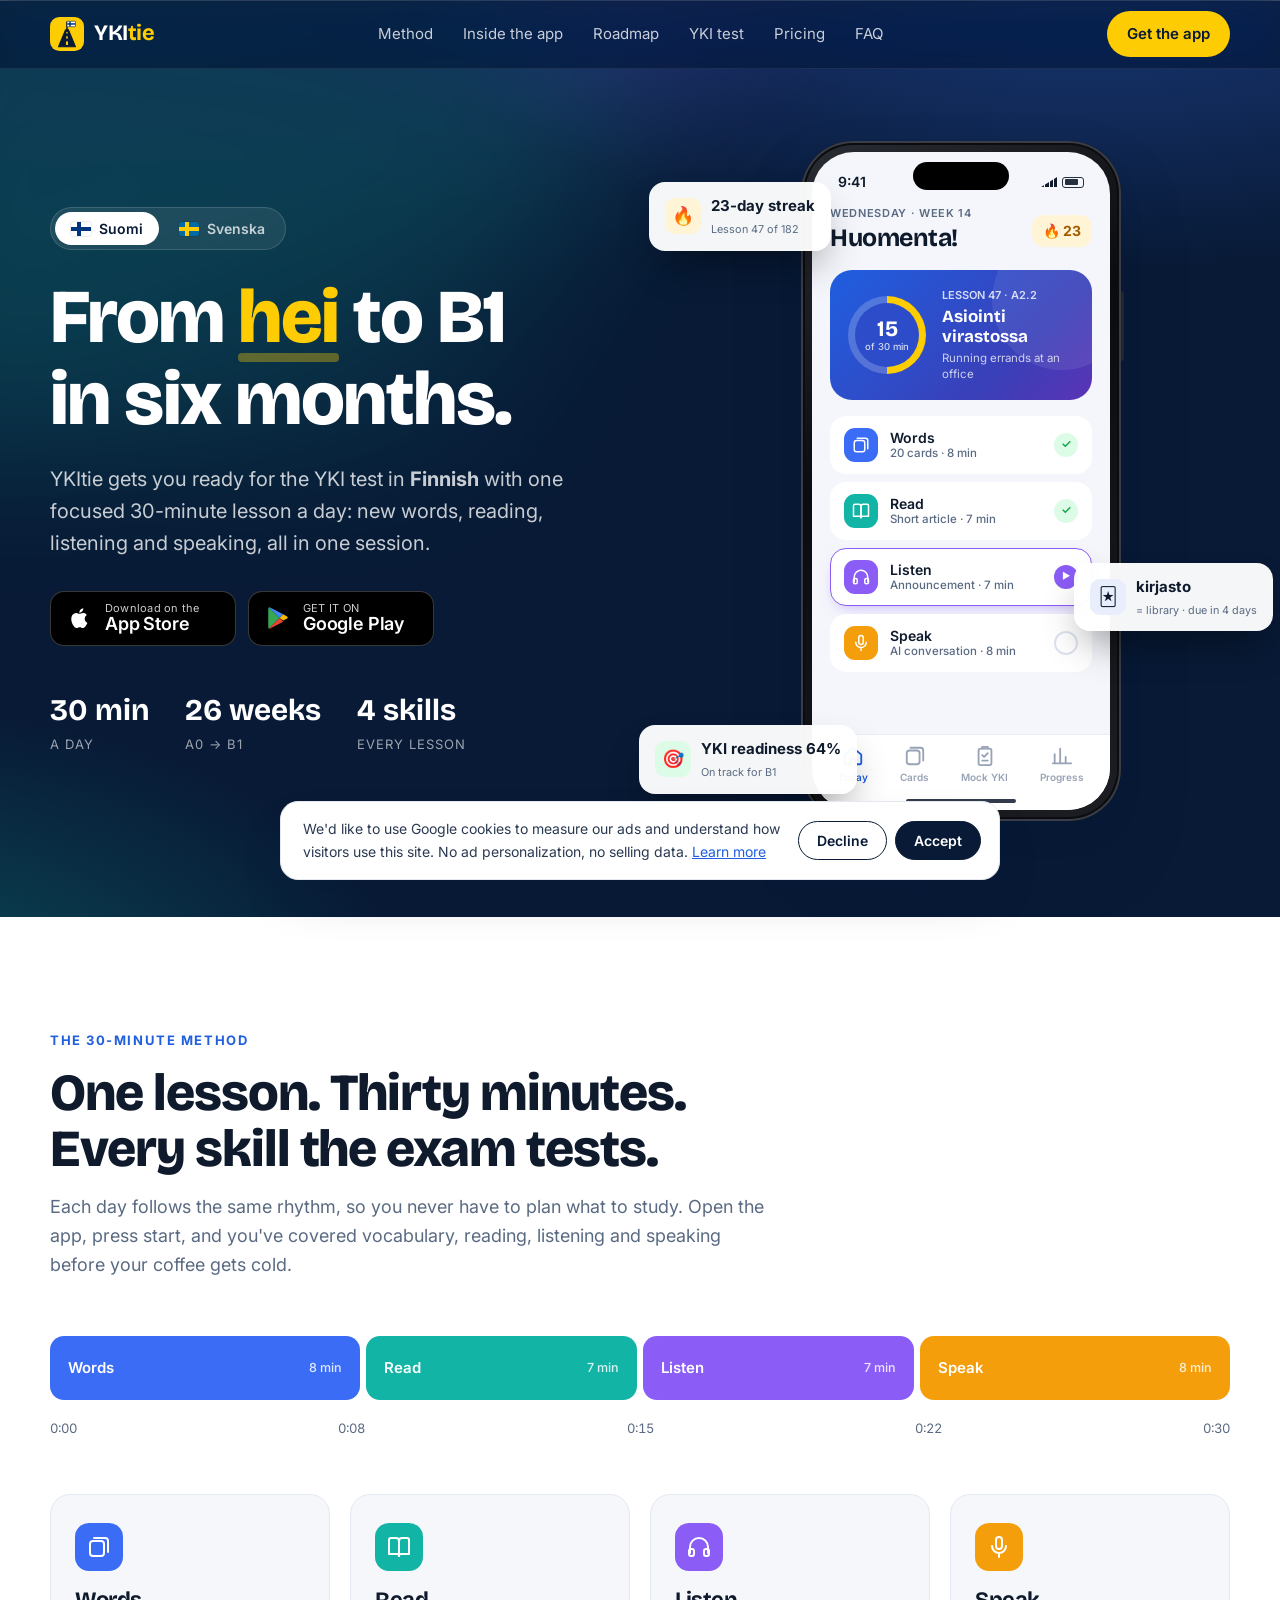
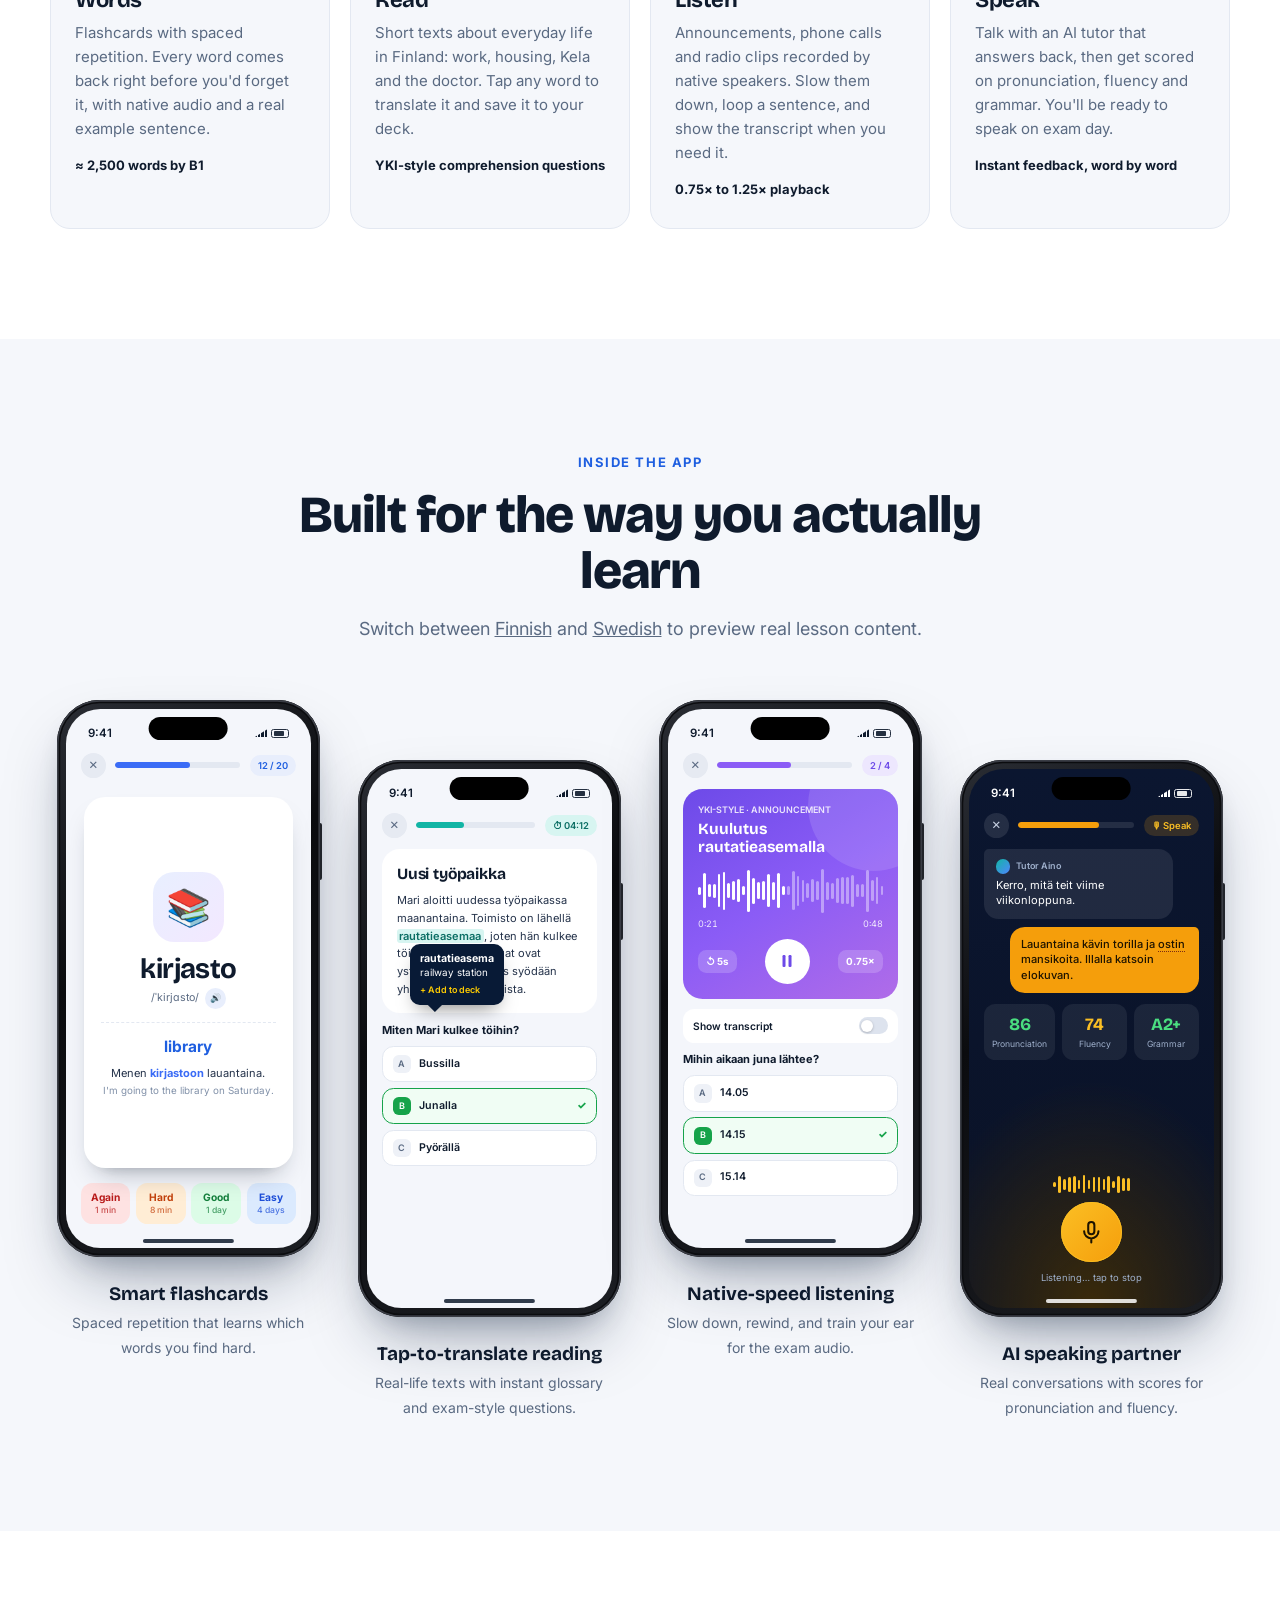
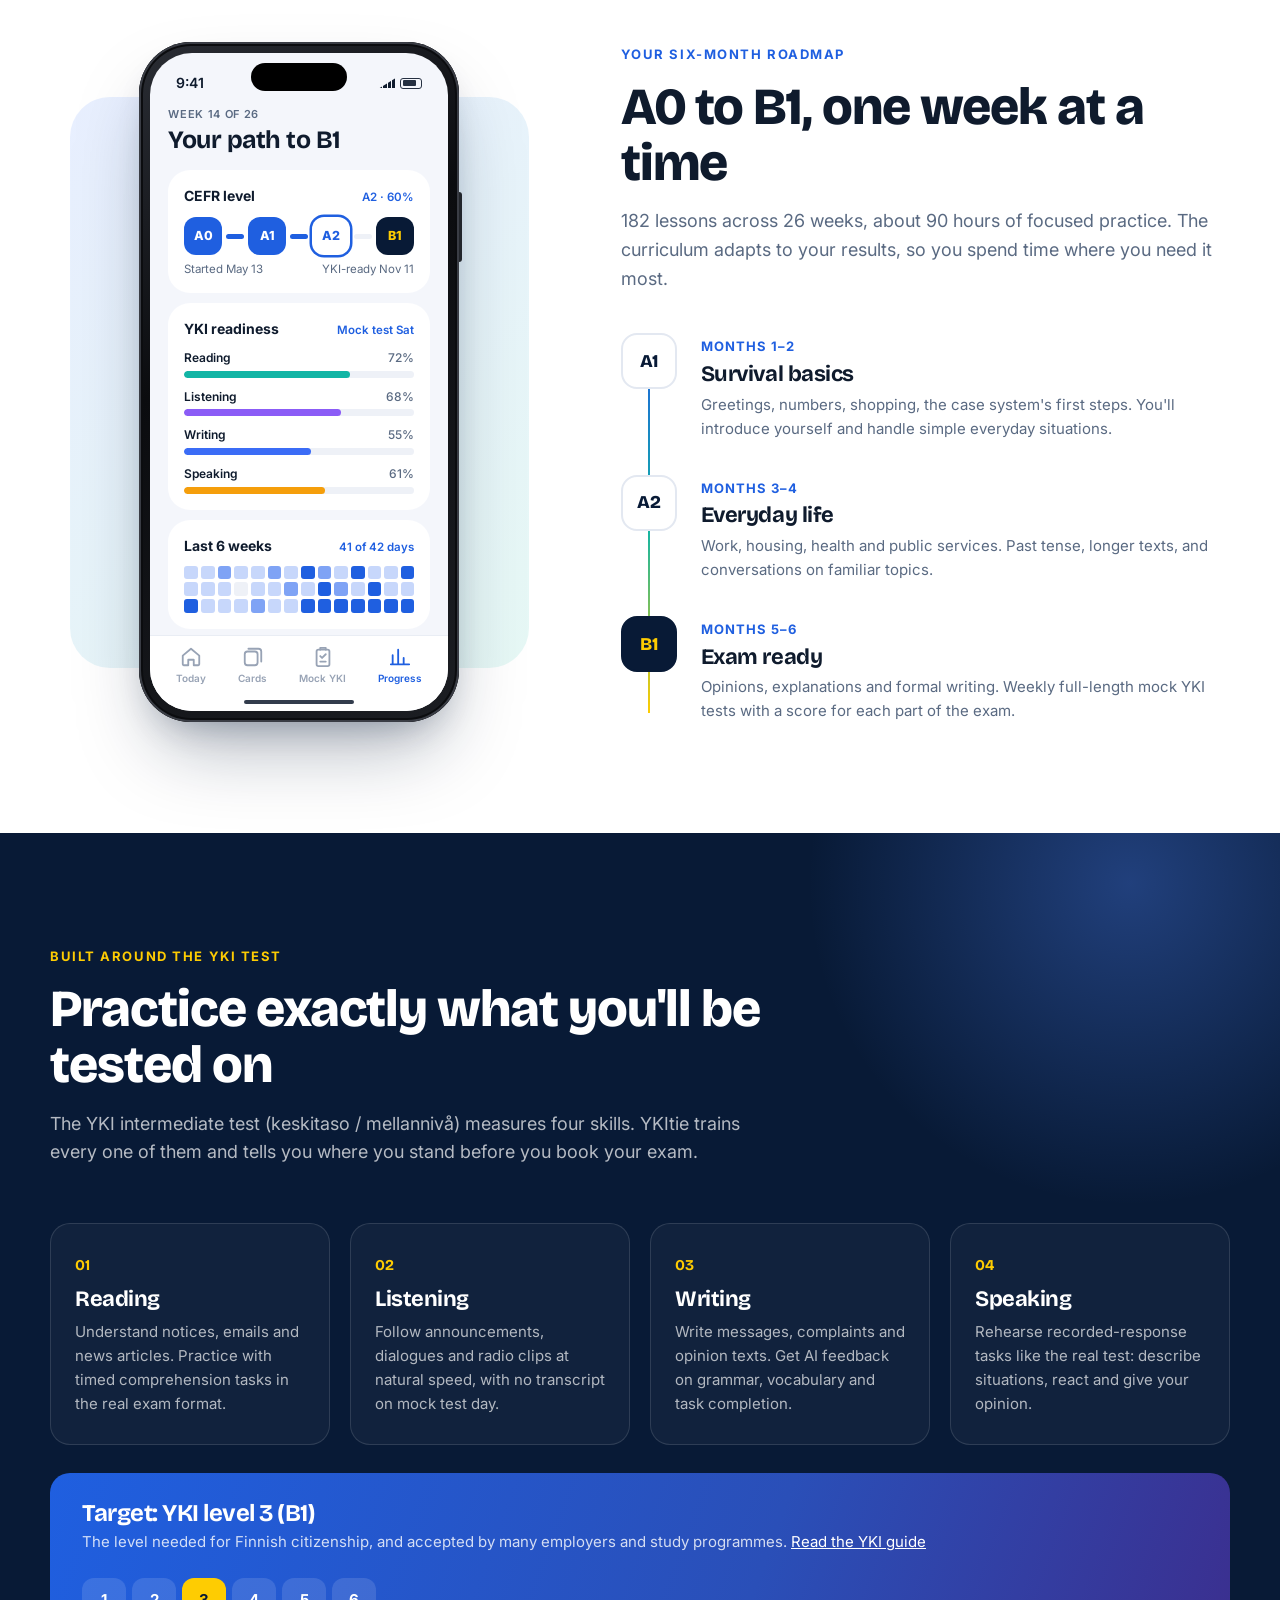
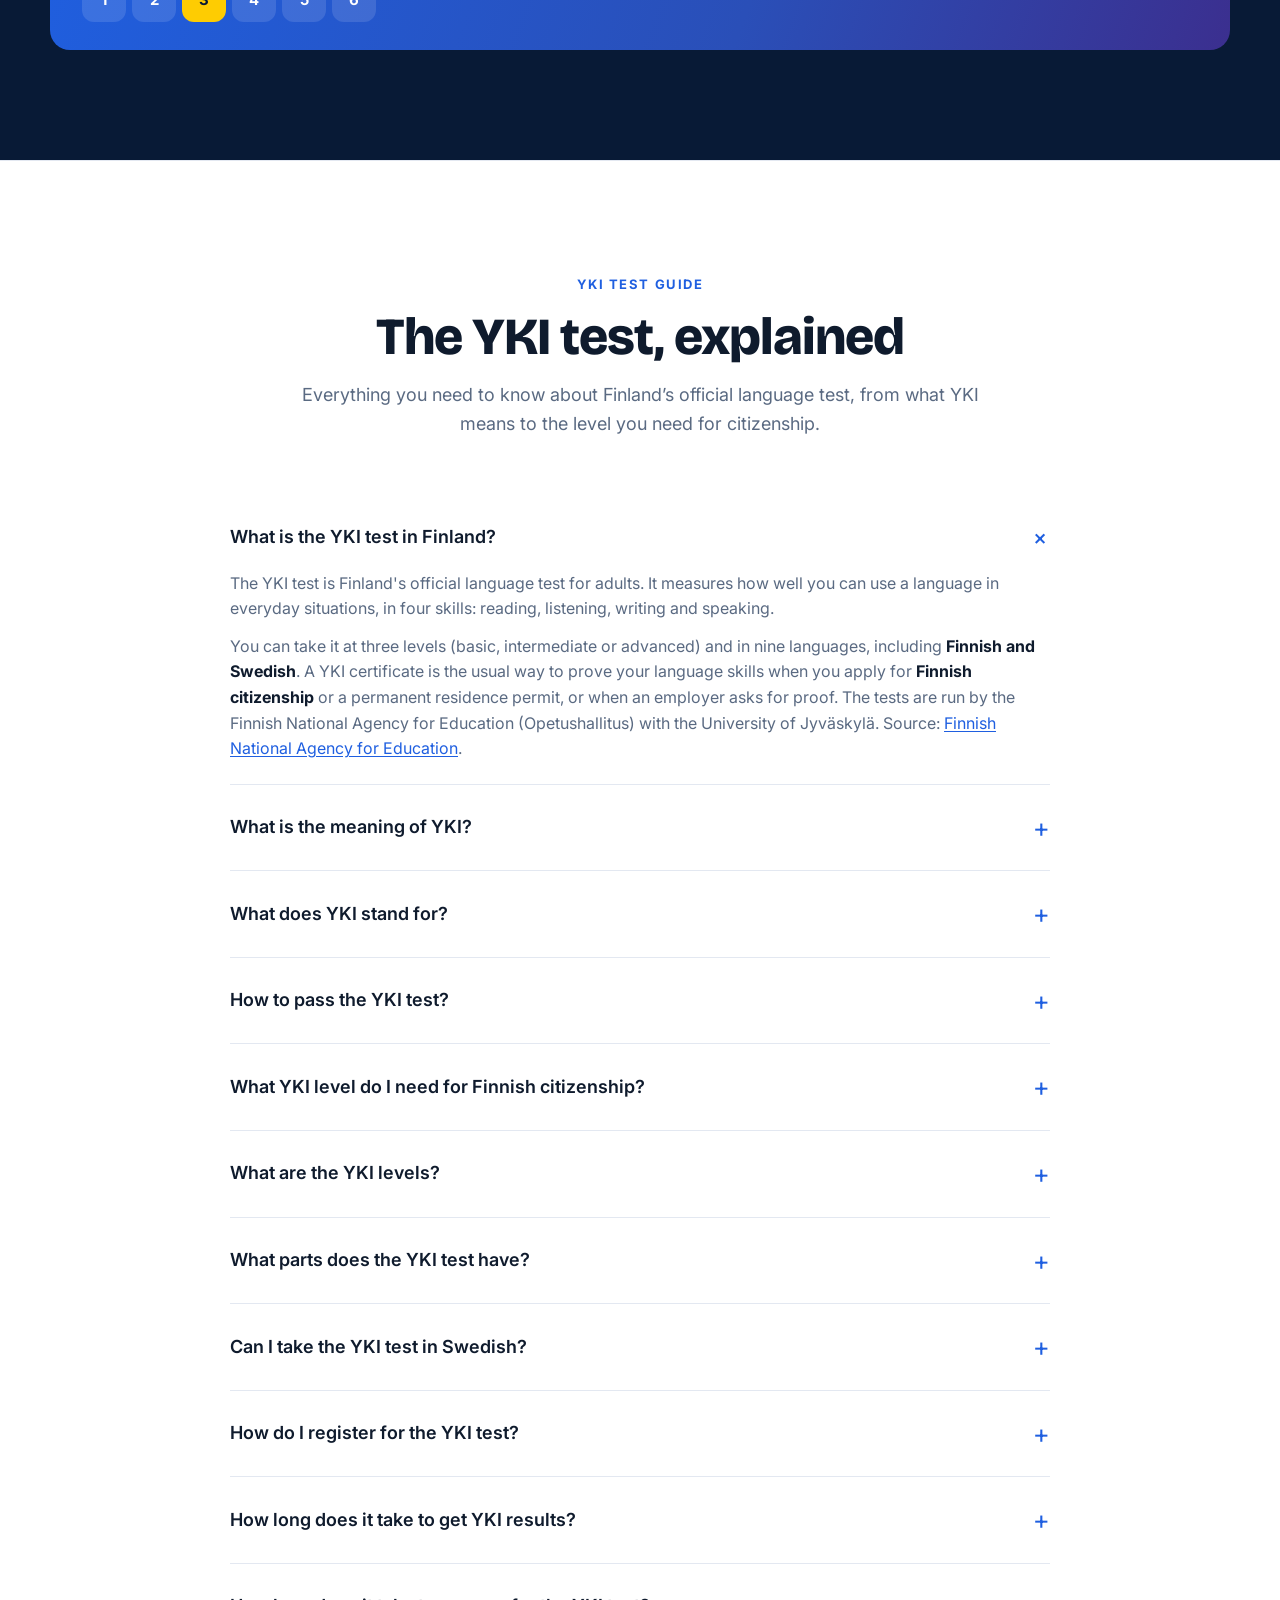
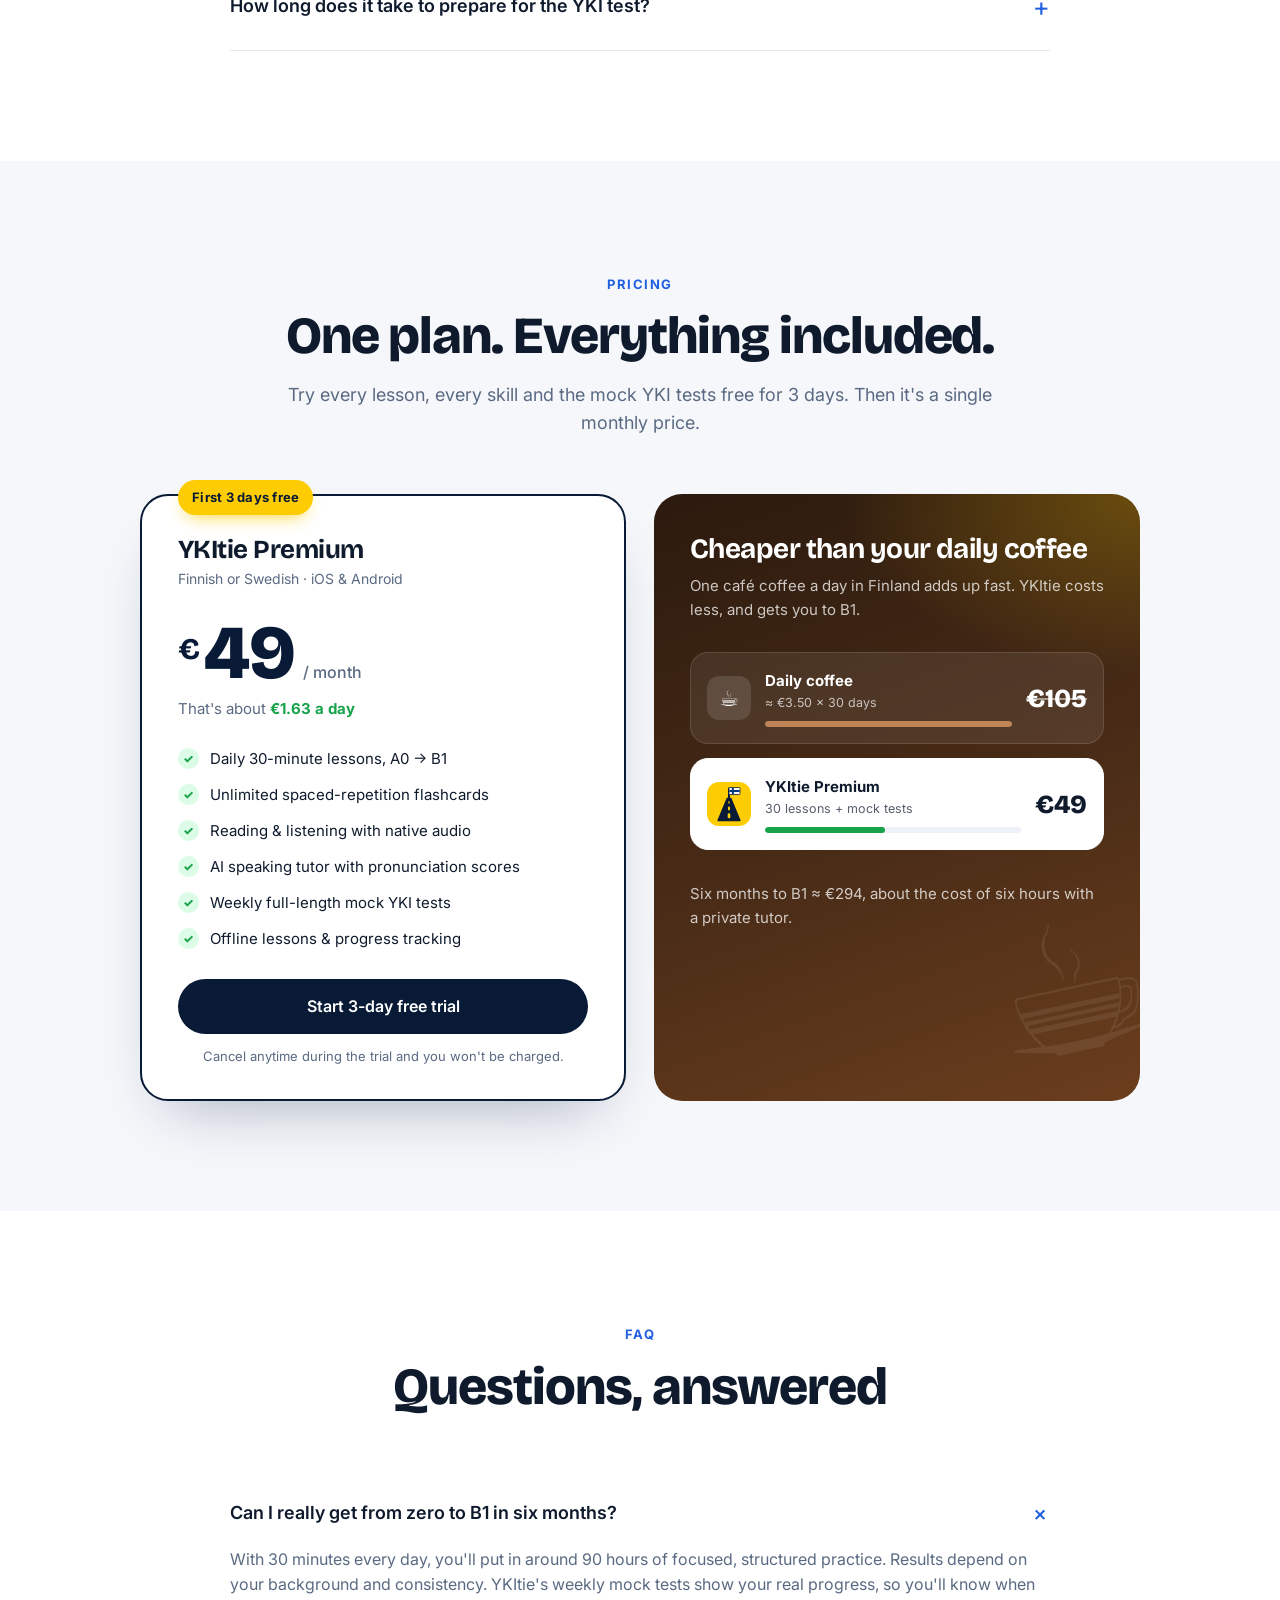
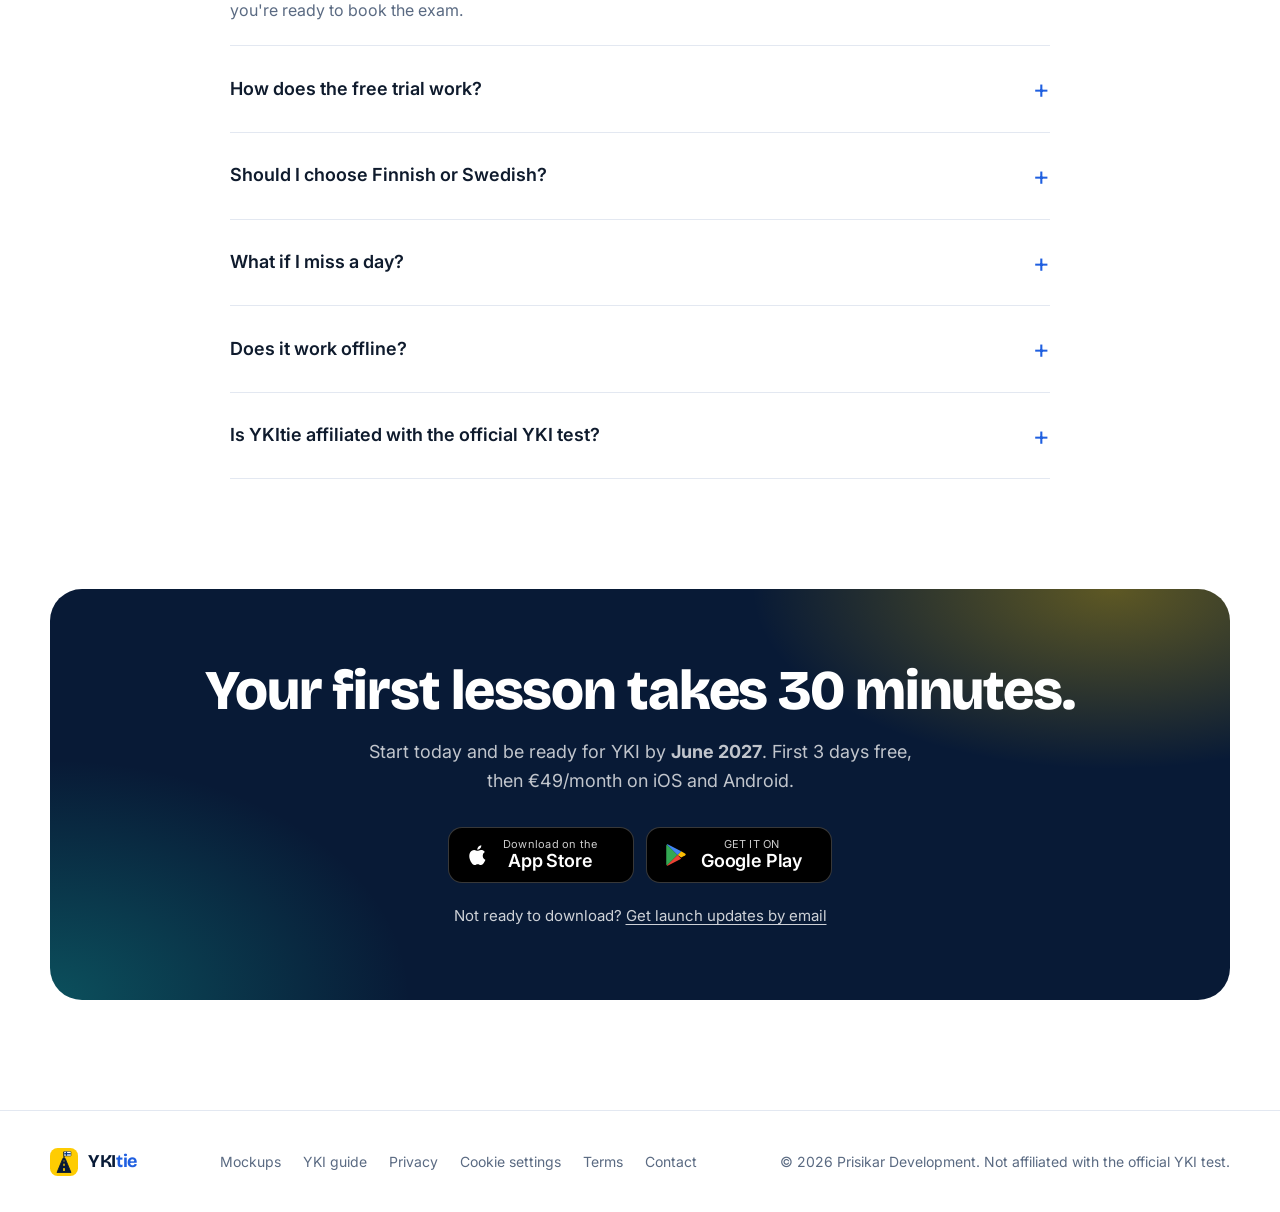
==== commit a45f08ac: "Add Google Ads sign-up conversion tracking Load the Google tag for AW-18571950570 and fire the 'Sign" ====
--- a/index.html
+++ b/index.html
@@ -19,7 +19,9 @@
     (function () {
       var c = null; try { c = localStorage.getItem("ykitie-consent"); } catch (e) {}
       gtag("consent", "default", {
-        ad_storage: "denied", ad_user_data: "denied", ad_personalization: "denied",
+        ad_storage: c === "granted" ? "granted" : "denied",
+        ad_user_data: c === "granted" ? "granted" : "denied",
+        ad_personalization: "denied",
         analytics_storage: c === "granted" ? "granted" : "denied",
         wait_for_update: 500
       });
@@ -29,10 +31,13 @@
   </script>
   <script async src="https://www.googletagmanager.com/gtm.js?id=GTM-MH88VLHT"></script>
   <!-- End Google Tag Manager -->
+  <!-- Google tag for Google Ads conversion tracking (AW-18571950570); respects the consent defaults above -->
+  <script async src="https://www.googletagmanager.com/gtag/js?id=AW-18571950570"></script>
+  <script>gtag("config", "AW-18571950570");</script>
   <link rel="preconnect" href="https://fonts.googleapis.com">
   <link rel="preconnect" href="https://fonts.gstatic.com" crossorigin>
   <link href="https://fonts.googleapis.com/css2?family=Bricolage+Grotesque:opsz,wght@12..96,600;12..96,700;12..96,800&family=Inter:wght@400;500;600;700&display=swap" rel="stylesheet">
-  <link rel="stylesheet" href="assets/styles.css?v=202611160814">
+  <link rel="stylesheet" href="assets/styles.css?v=202611161039">
   <script type="application/ld+json" id="yki-faq-jsonld">
 {
   "@context": "https://schema.org",
@@ -735,14 +740,14 @@
   </div>
 </dialog>
 <div class="toast" role="status" aria-live="polite"></div>
-<script src="assets/app.js?v=202611160814"></script>
+<script src="assets/app.js?v=202611161039"></script>
 <div class="consent" id="consent" role="dialog" aria-live="polite" aria-label="Cookie consent" hidden>
-  <p>We'd like to use Google Analytics cookies to understand how visitors use this site. No ads, no selling data. <a href="privacy.html#cookies">Learn more</a></p>
+  <p>We'd like to use Google cookies to measure our ads and understand how visitors use this site. No ad personalization, no selling data. <a href="privacy.html#cookies">Learn more</a></p>
   <div class="consent-actions">
     <button type="button" class="consent-btn ghost" data-consent="denied">Decline</button>
     <button type="button" class="consent-btn" data-consent="granted">Accept</button>
   </div>
 </div>
-<script src="assets/consent.js?v=202611160814"></script>
+<script src="assets/consent.js?v=202611161039"></script>
 </body>
 </html>
